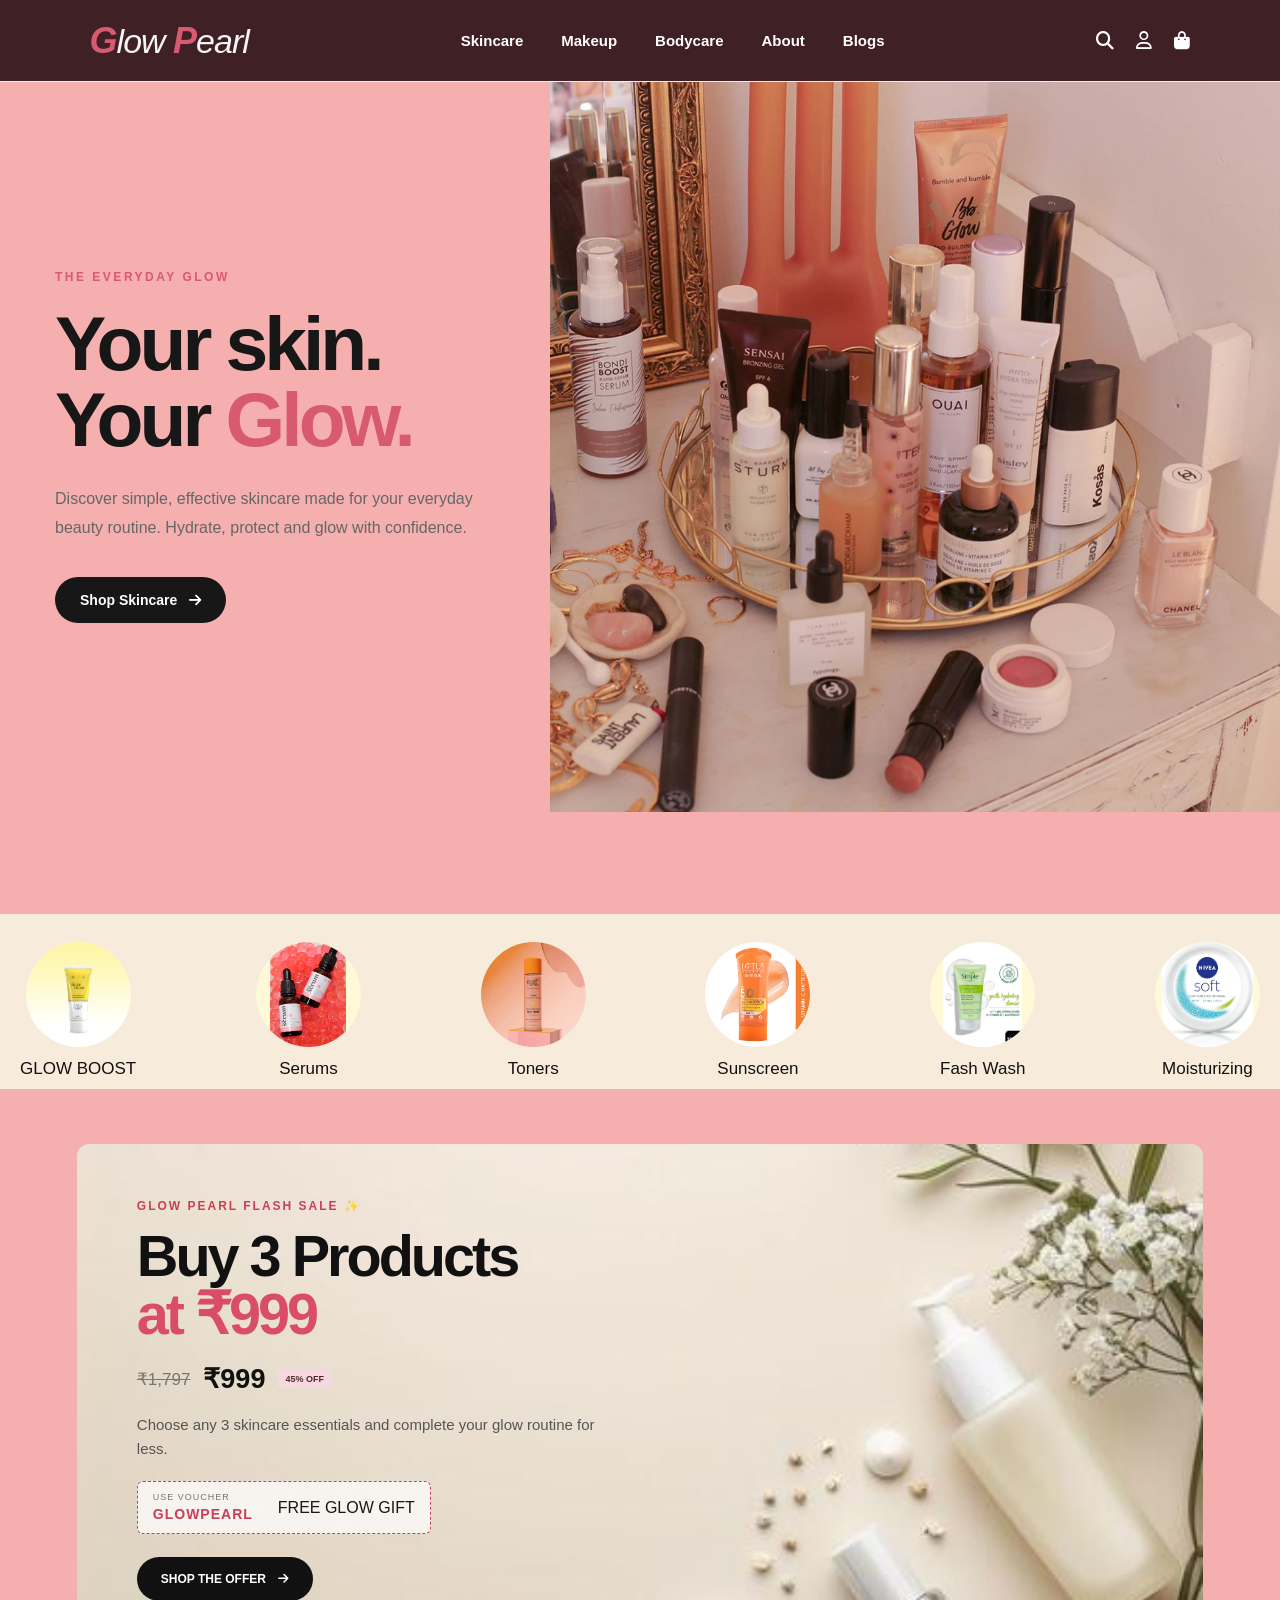
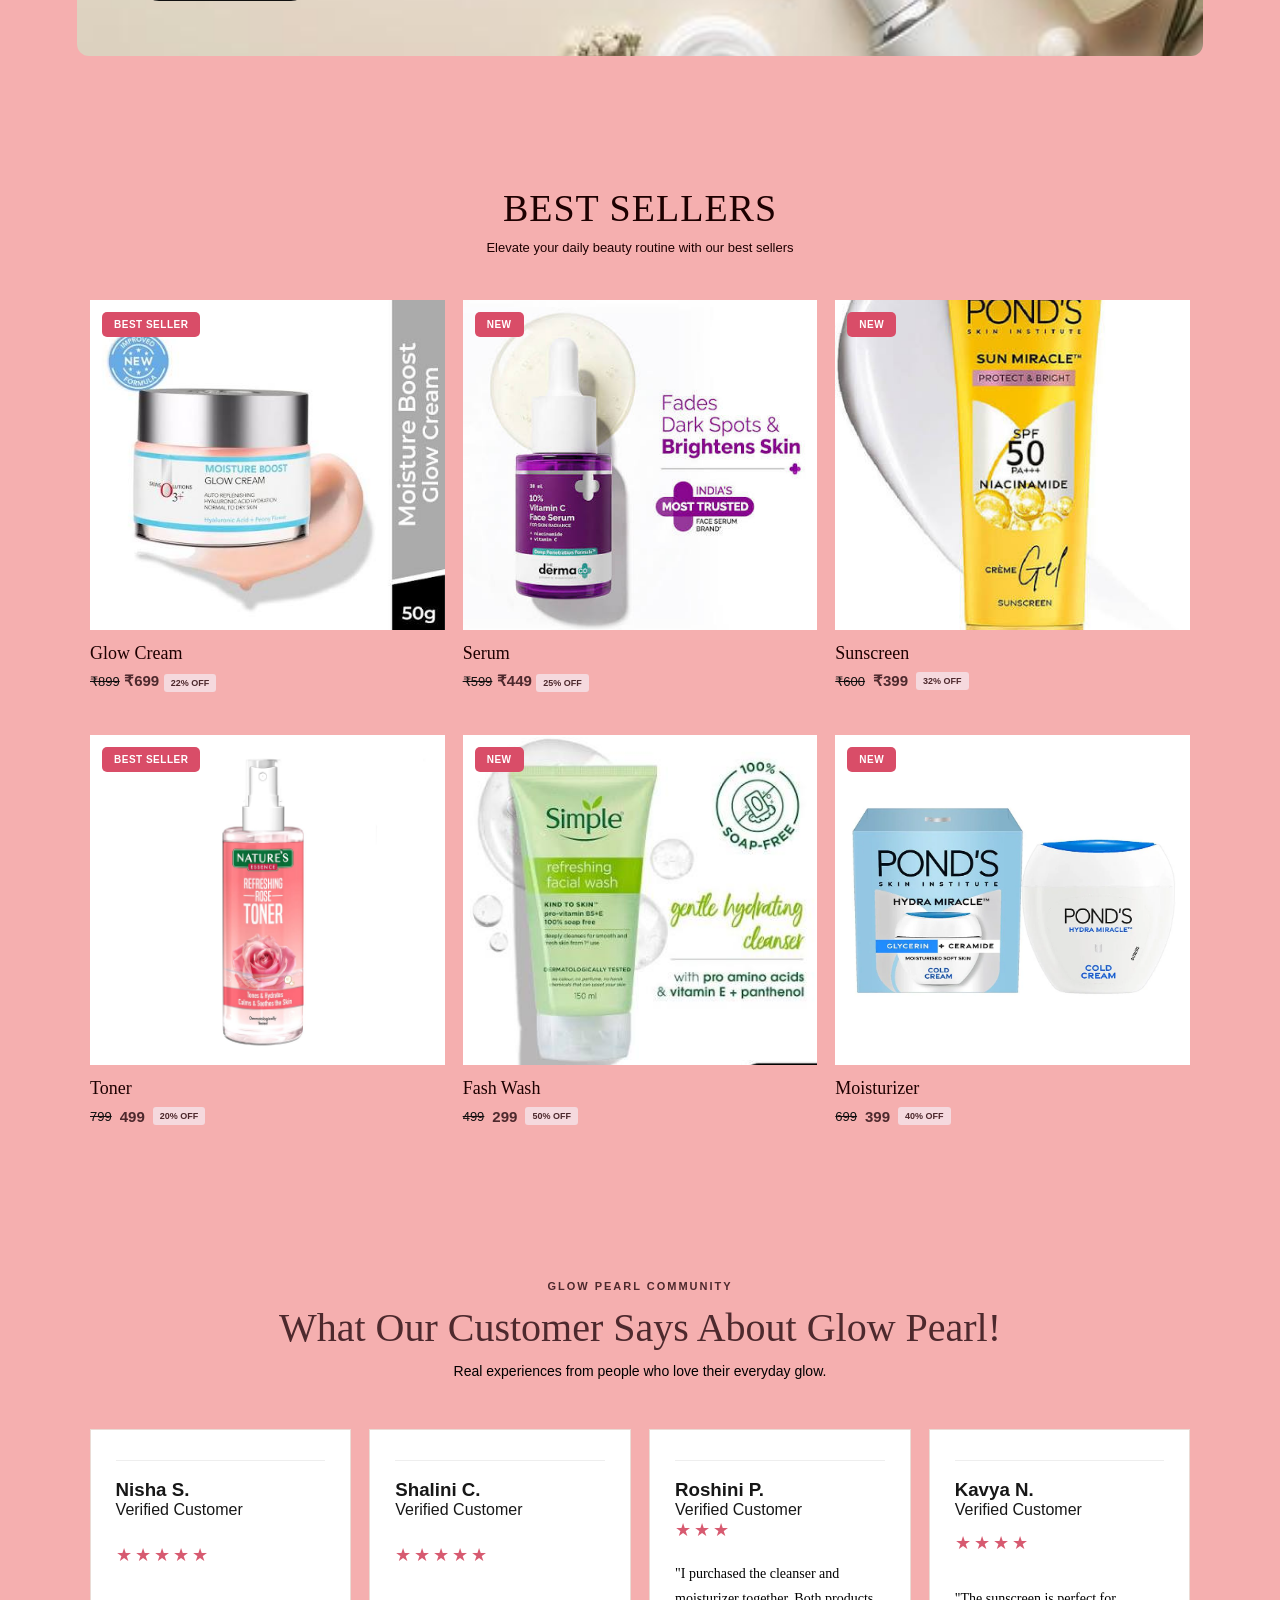
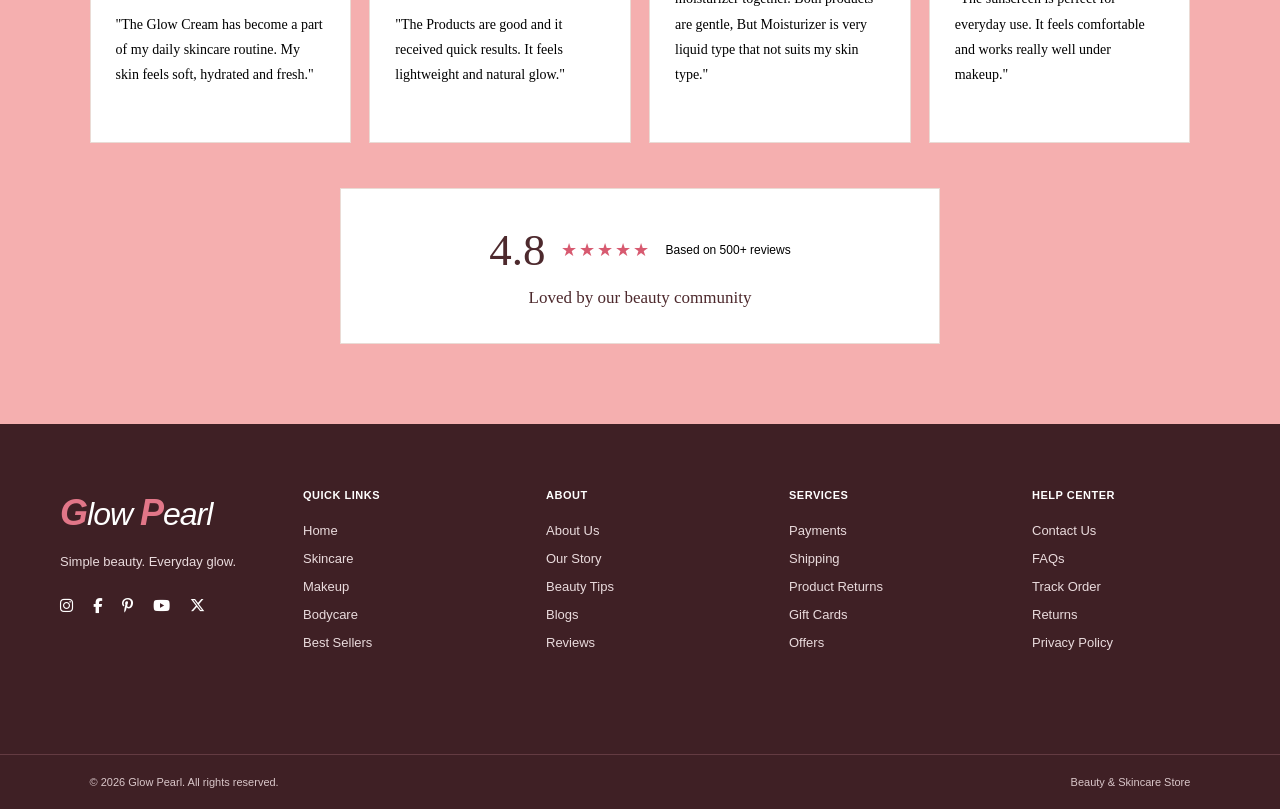
==== index.html @ 1fd9b57a "first commit" ====
<!DOCTYPE html>
<html lang="en">
<head>
    <meta charset="UTF-8">
    <meta name="viewport" content="width=device-width, initial-scale=1.0">
      <link rel = "icon" href = "gp.jpg"></a>
    <title>Glow Pearl | Beauty & Skincare</title>
    <link rel="stylesheet" href="style.css">
    <link rel="stylesheet"
        href="https://cdnjs.cloudflare.com/ajax/libs/font-awesome/6.5.2/css/all.min.css">
</head>
<body>
    <header class="navbar">
        <div class="logo">
  <span class="highlight">G</span>low <span class="highlight">P</span>earl
        </div>
        <nav class="nav-links">
            <a href="product.html">Skincare</a>
            <a href="product.html">Makeup</a>
            <a href="product.html">Bodycare</a>
            <a href="about.html">About</a>
            <a href="about.html">Blogs</a>
        </nav>
        <div class="nav-icons">
            <i class="fa-solid fa-magnifying-glass"></i>
            <i class="fa-regular fa-user"></i>
            <i class="fa-solid fa-bag-shopping"></i>
        </div>
    </header>
    <main>
        <section class="hero" id="skincare">
            <div class="hero-content">
                <p class="hero-small-text">
                    THE EVERYDAY GLOW
                </p>
                <h1>
                    Your skin.<br>
                    Your <span>Glow.</span>
                </h1>
                <p class="hero-description">
                    Discover simple, effective skincare made for
                    your everyday beauty routine. Hydrate, protect
                    and glow with confidence.
                </p>
                <a href="#" class="primary-btn">
                    Shop Skincare
                    <i class="fa-solid fa-arrow-right"></i>
                </a>   
            </div>
            <div class="hero-image">
                <img
                    src="images/skincare.jpg"
                    alt="Skincare products">
            </div>
        </section>

         <section class="category-strip">

            <div class="category-container">
                <div class="category-item active">

                    <div class="category-circle">
                        <img src="images/glowbost.webp" alt="Glow Boost">
                    </div>

                    <h3>GLOW BOOST</h3>

                </div>
                <div class="category-item">

                    <div class="category-circle">
                        <img src="images/serum.avif" alt="Serums">
                    </div>

                    <h3>Serums</h3>

                </div>

                <div class="category-item">

                    <div class="category-circle">
                        <img src="images/Toners.webp" alt="Toners">
                    </div>
                    <h3>Toners</h3>
                </div>
                <div class="category-item">
                    <div class = "category-circle">
                        <img src = "images/Sunscreen.webp" alt="Sunscreen">
                    </div>
                    <h3> Sunscreen</h3>
                </div>
                 <div class="category-item">
                    <div class = "category-circle">
                        <img src = "images/facewash.jpg" alt="Face Wash">
                    </div>
                    <h3> Fash Wash</h3>
                </div>
                 <div class="category-item">
                    <div class = "category-circle">
                        <img src = "images/moisturizing.jpg" alt="Moisturizing">
                    </div>
                    <h3>Moisturizing</h3>
                </div>
                </div>
         </section>
         <section class="sale-section">

    <div class="sale-banner">

        <img src="images/sales.jpg" alt="Glow Pearl Sale Offer">


        <div class="sale-content">

            <p class="sale-small">
                GLOW PEARL FLASH SALE ✨
            </p>

            <h2>
                Buy 3 Products
                <span>at ₹999</span>
            </h2>

            <div class="price-details">

                <span class="original-price">
                    ₹1,797
                </span>

                <span class="offer-price">
                    ₹999
                </span>

                <span class="discount">
                    45% OFF
                </span>

            </div>

            <p class="sale-description">
                Choose any 3 skincare essentials and
                complete your glow routine for less.
            </p>

            <div class="voucher-box">

                <div>
                    <small>USE VOUCHER</small>
                    <strong>GLOWPEARL</strong>
                </div>

                <div class="gift">
                     FREE GLOW GIFT
                </div>

            </div>

            <a href="#" class="sale-btn">
                SHOP THE OFFER
                <i class="fa-solid fa-arrow-right"></i>
            </a>

        </div>

    </div>

</section>


<section class="best-sellers">

    <div class="section-heading">
        <h2>BEST SELLERS</h2>
        <p>Elevate your daily beauty routine with our best sellers</p>
    </div>


    <div class="products-grid">

        <div class="product-card">

            <div class="product-image">

                <span class="product-badge">BEST SELLER</span>

                <img src="images/glowbostprice.jpg" alt="Glow Boost Cream">

                <div class="product-action">
                    <button>
                        Add To Cart
                        <i class="fa-solid fa-arrow-right"></i>
                    </button>
                </div>

            </div>

            <div class="product-info">

                <h3>Glow Cream</h3>

                <div class="price">
                    <span class="old-price">₹899</span>
                    <span class="new-price">₹699</span>
                    <span class="discount">22% OFF</span>
                </div>

            </div>

        </div>

        <div class="product-card">

            <div class="product-image">

                <span class="product-badge">NEW</span>

                <img src="images/serumprice.jpg" alt="Serum">

                <div class="product-action">
                    <button>
                        Add To Cart
                        <i class="fa-solid fa-arrow-right"></i>
                    </button>
                </div>

            </div>

            <div class="product-info">

                <h3>Serum</h3>

                <div class="price">
                    <span class="old-price">₹599</span>
                    <span class="new-price">₹449</span>
                    <span class="discount">25% OFF</span>
                </div>
            </div>

        </div>

      <div class="product-card">
        <div class="product-image">
            <span class = "product-badge">NEW</span>
            <img src = "images/sunscreenprice.jpg" alt="Sunscreen">
            <div class = "product-action">
                    <button>Add To Cart
                        <i class="fa-solid fa-arrow-right"></i>
                    </button>
                </div>
            </div>
            <div class="product-info">
                <h3> Sunscreen </h3>
                <div class="product-price">
                    <span class="old-price">₹600</span>
                    <span class = "new-price">₹399</span>
                    <span class = "discount">32% OFF</span>
                </div>
            </div>
        </div>
        <div class ="product-card">
            <div class = "product-image">
                <span class = "product-badge"> BEST SELLER</span>
                <img src = "images/tonerprice.jpg" alt = "Toner">
            <div class = "product-action">
                <button> Add To Cart</button>
                 <i class="fa-solid fa-arrow-right"></i>
            </div>
        </div>
            <div class="product-info">
                <h3> Toner</h3>
            <div class = "product-price">
                <span class="old-price"> 799</span>
                <span class="new-price">499</span>
                <span class="discount"> 20% OFF</span>
            </div>
            </div>
        </div>
    
       <div class = "product-card">
        <div class = "product-image">
        <span class = "product-badge"> NEW</span>
        <img src = "images/facewash.jpg" alt = "Fash wash">
        <div class = "product-action">
            <button> Add To Cart</button>
            <i class="fa-solid fa-arrow-right"></i>
        </div>
            </div>
        <div class = "product-info">
            <h3> Fash Wash</h3>
            <div class = "product-price">
                <span class="old-price"> 499 </span>
                <span class="new-price">299</span>
                <span class="discount">50% OFF</span>
            </div>
        </div>
        </div>
      
        <div class ="product-card">
            <div class = "product-image">
                <span class = "product-badge"> NEW</span>
                <img src = "images/moisturizingprice.jpg" alt = "Moisturize">
            <div class = "product-action">
                <button> Add To Cart</button>
                 <i class="fa-solid fa-arrow-right"></i>
            </div>
        </div>
            <div class="product-info">
                <h3> Moisturizer</h3>
            <div class = "product-price">
                <span class="old-price"> 699</span>
                <span class="new-price">399</span>
                <span class="discount"> 40% OFF</span>
            </div>
            </div>
        </div>
      </div>

</section>      

<section class = "review">
    <div class="review-section">
        <h1 class = "review-small"> GLOW PEARL COMMUNITY </h1>
        <h2> What Our Customer Says About Glow Pearl!</h2>
        <p class="review-description">Real experiences from people who love their everyday glow.</p>
        </div>
    <div class="review-container">
       <div class = "review-card">
        <div class="review-users">
                <div class="review-details">
                    <h3> Nisha S.</h3>
                    <span> Verified Customer</span>
                </div>
            </div>
            <div class="star">
                ★★★★★</div>
             <p class="review-text">
                "The Glow Cream has become a part of my
                daily skincare routine. My skin feels soft,
                hydrated and fresh."
            </p>
        </div>
        <div class="review-card">
            <div class="review-users">
                    <div class=""review-details>
                        <h3> Shalini C.</h3>
                        <span> Verified Customer</span>
                    </div>
                </div>
            <div class="star">
                   ★★★★★</div>
            <p class="review-text"> "The Products are good and it received quick results. 
                It feels lightweight and natural glow."</p>
        </div>

       <div class="review-card">
        <div class="review-users">
            <div class="'review-details">
            <h3> Roshini P.</h3>
            <span> Verified Customer</span>
        </div>
        </div>
        <div class="star"> ★★★ </div>
        <p class="review-text"> "I purchased the cleanser and moisturizer
                together. Both products are gentle, But Moisturizer is very liquid type that not suits my skin type."</p>
       </div>
       

       <div class="review-card">
        <div class="review-users">
            <div class="'review-details">
            <h3> Kavya N.</h3>
            <span> Verified Customer</span>
        </div>
        </div>
        <div class="star"> ★★★★ </div>
        <p class="review-text"> "The sunscreen is perfect for everyday use.
                It feels comfortable and works really well
                under makeup."</p>
       </div>
     </div>
      <div class="review-summary">
    <div class="summary-rating">
        <strong>4.8</strong>
        <div class="summary-stars">
            ★★★★★</div>
        <span> Based on 500+ reviews</span>
    </div>
    <div class="summary-message">
        <p>Loved by our beauty community</p>
    </div>
</div>
</section>
<footer class="footer">
    <div class="footer-container">
        <div class="footer-brand">
            <div class="footer-logo">
                <span>G</span>low <span>P</span>earl
            </div>
            <p>
                Simple beauty. Everyday glow.
            </p>
            <div class="social-icons">
                    <i class="fa-brands fa-instagram"></i> 
                    <i class="fa-brands fa-facebook-f"></i>
                    <i class="fa-brands fa-pinterest-p"></i>
                    <i class="fa-brands fa-youtube"></i>
                    <i class="fa-brands fa-x-twitter"></i>
            </div>
        </div>
        <div class="footer-column">
            <h3>QUICK LINKS</h3>
            <a href="#">Home</a>
            <a href="#">Skincare</a>
            <a href="#">Makeup</a>
            <a href="#">Bodycare</a>
            <a href="#">Best Sellers</a>
        </div>
        <div class="footer-column">
            <h3>ABOUT</h3>
            <a href="#">About Us</a>
            <a href="#">Our Story</a>
            <a href="#">Beauty Tips</a>
            <a href="#">Blogs</a>
            <a href="#">Reviews</a>
        </div>
        <div class="footer-column">
            <h3>SERVICES</h3>
            <a href="#">Payments</a>
            <a href="#">Shipping</a>
            <a href="#">Product Returns</a>
            <a href="#">Gift Cards</a>
            <a href="#">Offers</a>
        </div>
        <div class="footer-column">
            <h3>HELP CENTER</h3>
            <a href="#">Contact Us</a>
            <a href="#">FAQs</a>
            <a href="#">Track Order</a>
            <a href="#">Returns</a>
            <a href="#">Privacy Policy</a>
        </div>
    </div>
    <div class="footer-bottom">
        <p>
            &copy; 2026 Glow Pearl. All rights reserved.
        </p>
        <p>
            Beauty & Skincare Store
        </p>
    </div>
</footer>
</main>
</body>
</html>
---- style.css ----
* {
    margin: 0;
    padding: 0;
    box-sizing: border-box;
  }
  
  html {
    scroll-behavior: smooth;
  }
  
  body {
    font-family: Arial, Helvetica, sans-serif;
    background: #f5afaf;
    color: #171717;
  }
  
  img {
    width: 100%;
    display: block;
  }
  
  a {
    text-decoration: none;
    color: inherit;
  }
  
  button {
    font-family: inherit;
  }
  .navbar {
    width: 100%;
    height: 82px;
    padding: 0 7%;
    display: flex;
    align-items: center;
    justify-content: space-between;
    background: #3f2025;
    border-bottom: 1px solid #eeeeee;
    position: sticky;
    top: 0;
    z-index: 1000;
  }
  .logo {
    font-size: 34px;
    font-weight: 400;
    font-style: italic;
    letter-spacing: -1px;
    color: whitesmoke;
  }
  .logo .highlight {
    font-size: 36px;
    font-weight: bold;
    color: #d75a70;
  }
  .nav-links {
    display: flex;
    align-items: center;
    gap: 38px;
  }
  .nav-links a {
    font-size: 15px;
    font-weight: 600;
    color: white;
    position: relative;
    transition: 0.3s;
  }
  .nav-links a:hover {
    color: #d75a70;
  }
  .nav-links a::after {
    content: "";
    position: absolute;
    width: 0;
    height: 2px;
    background: #d75a70;
    left: 0;
    bottom: 0px;
    transition: 0.3s;
  }
  .nav-links a:hover::after {
    width: 100%;
  }
  .nav-icons {
    display: flex;
    align-items: center;
    gap: 22px;
    color: white;
    font-size: 18px;
  }
  .nav-icons i {
    cursor: pointer;
    transition: 0.3s;
  }
  .nav-icons i:hover {
    color: #d75a70;
  }
  .hero {
    min-height: 600px;
    display: grid;
    grid-template-columns: 43% 57%;
    background: #f5afaf;
  }
  .hero-content {
    padding: 80px 10%;
    display: flex;
    flex-direction: column;
    justify-content: center;
  }
  .hero-small-text {
    font-size: 12px;
    font-weight: 700;
    letter-spacing: 2.5px;
    color: #d75a70;
    margin-bottom: 22px;
  }
  .hero h1 {
    font-size: clamp(50px, 6vw, 82px);
    line-height: 0.98;
    letter-spacing: -4px;
    margin-bottom: 28px;
  }
  
  .hero h1 span {
    color: #d75a70;
  }
  
  .hero-description {
    max-width: 480px;
    color: #666;
    font-size: 16px;
    line-height: 1.8;
    margin-bottom: 35px;
  }
  .primary-btn {
    width: fit-content;
    display: inline-flex;
    align-items: center;
    gap: 12px;
    padding: 15px 25px;
    border-radius: 30px;
    font-size: 14px;
    font-weight: 600;
    transition: 0.3s;
  }
  
  .primary-btn {
    color: white;
  
    background: #171717;
  }
  .primary-btn:hover {
    background: #d75a70;
    transform: translateY(-3px);
  }
  .hero-image {
    min-height: 600px;
    overflow: hidden;
  }
  .hero-image img {
    width: 100%;
    height: 100%;
    object-fit: cover;
  }
  .category-strip {
    margin-top: 8%;
    width: 100%;
    height: 100%;
    background: rgb(247, 235, 220);
    padding: 28px 20px 0;
    border-bottom: 1 solid #dddddd;
  }
  .category-container {
    min-width: 1100px;
    display: flex;
    justify-content: space-between;
    align-items: flex-start;
    gap: 25px;
  }
  .category-item {
    min-width: 105px;
    text-align: center;
    cursor: pointer;
    position: relative;
    padding-bottom: 10px;
  }
  .category-circle {
    width: 105px;
    height: 105px;
    margin: 0 auto 12px;
    border-radius: 50%;
    background: #fff9d8;
    display: flex;
    align-items: center;
    justify-content: center;
    overflow: hidden;
  }
  .category-circle img {
    width: 100%;
    height: 100%;
    object-fit: contain;
    transition: transform 0.3s ease;
  }
  .category-item:hover .category-circle img {
    transform: scale(1.08);
  }
  .category-item h3 {
    font-size: 17px;
    font-weight: 500;
    color: #111;
    white-space: nowrap;
  }
  
  .sale-section {
    width: 100%;
  
    padding: 55px 6%;
  
    background: #f5afaf;
  }
  
  .sale-banner {
    width: 100%;
  
    min-height: 430px;
  
    position: relative;
  
    overflow: hidden;
  
    border-radius: 12px;
  
    background: #f5afaf;
  }
  
  .sale-banner > img {
    position: absolute;
  
    width: 100%;
    height: 100%;
  
    object-fit: cover;
  
    z-index: 1;
  }
  .sale-banner::after {
    content: "";
    position: absolute;
  }
  .sale-content {
    position: relative;
    z-index: 3;
    width: 55%;
    min-height: 430px;
    padding: 55px 60px;
    display: flex;
    flex-direction: column;
    justify-content: center;
  }
  .sale-small {
    font-size: 12px;
    font-weight: 700;
    letter-spacing: 2px;
    color: #c93f5a;
    margin-bottom: 15px;
  }
  .sale-content h2 {
    font-size: clamp(38px, 4.5vw, 65px);
    line-height: 1;
    letter-spacing: -3px;
    color: #111;
    margin-bottom: 20px;
  }
  .sale-content h2 span {
    display: block;
    color: #d94d68;
  }
  .price-details {
    display: flex;
    align-items: center;
    gap: 13px;
    margin-bottom: 18px;
  }
  .original-price {
    color: #777;
    font-size: 17px;
    text-decoration: line-through;
  }
  .offer-price {
    font-size: 27px;
    font-weight: 800;
    color: #111;
  }
  .discount {
    padding: 7px 11px;
    border-radius: 5px;
    background: #111;
    color: white;
    font-size: 11px;
    font-weight: 700;
  }
  .sale-description {
    max-width: 470px;
    color: #555;
    font-size: 15px;
  
    line-height: 1.6;
  
    margin-bottom: 20px;
  }
  
  .voucher-box {
    width: fit-content;
    display: flex;
    align-items: center;
    gap: 25px;
    padding: 10px 15px;
    margin-bottom: 23px;
    border: 1px dashed #c93f5a;
    background: rgba(255, 255, 255, 0.7);
    border-radius: 6px;
  }
  
  .voucher-box small {
    display: block;
  
    font-size: 9px;
  
    letter-spacing: 1px;
  
    color: #777;
  
    margin-bottom: 3px;
  }
  
  .voucher-box strong {
    font-size: 14px;
  
    letter-spacing: 1px;
  
    color: #c93f5a;
  }
  .sale-btn {
    width: fit-content;
  
    padding: 15px 24px;
  
    border-radius: 30px;
  
    background: #111;
  
    color: white;
  
    font-size: 12px;
  
    font-weight: 700;
  
    display: flex;
  
    align-items: center;
  
    gap: 12px;
  
    transition: 0.3s;
  }
  
  .sale-btn:hover {
    background: #d94d68;
    transform: translateY(-3px);
  }
  
  .best-sellers {
    width: 100%;
    padding: 75px 7%;
    background: #f5afaf;
  }
  .section-heading {
    text-align: center;
    margin-bottom: 45px;
  }
  
  .section-heading h2 {
    font-family: Georgia, "Times New Roman", serif;
    font-size: 38px;
    font-weight: 400;
    letter-spacing: 1px;
    color: #1d0101;
    margin-bottom: 10px;
  }
  
  .section-heading p {
    font-size: 13px;
    color: #1d0101;
  }
  .products-grid {
    max-width: 1100px;
    margin: 0 auto;
    display: grid;
    grid-template-columns: repeat(3, 1fr);
    gap: 45px 18px;
  }
  
  .product-card {
    width: 100%;
    background: transparent;
  }
  .product-image {
    position: relative;
    width: 100%;
    height: 330px;
    overflow: hidden;
    background: #f3eeee;
  }
  
  .product-image img {
    width: 100%;
    height: 100%;
    object-fit: cover;
    display: block;
    transition: transform 0.5s ease;
  }
  .product-card:hover .product-image img {
    transform: scale(1.05);
  }
  .product-badge {
    position: absolute;
    top: 12px;
    left: 12px;
    z-index: 5;
    padding: 7px 12px;
    background: #d94d68;
    color: white;
    border-radius: 5px;
    font-size: 10px;
    font-weight: 700;
    letter-spacing: 0.5px;
  }
  .product-action {
    position: absolute;
    left: 12px;
    right: 12px;
    bottom: -55px;
    height: 45px;
    display: flex;
    align-items: center;
    justify-content: center;
    background: rgba(255, 250, 245, 0.96);
    transition: 0.35s ease;
  }
  .product-card:hover .product-action {
    bottom: 12px;
  }
  .product-action button {
    border: none;
    background: transparent;
    color: #1d0101;
    font-size: 12px;
    font-weight: 600;
    cursor: pointer;
    display: flex;
    align-items: center;
    gap: 10px;
  }
  .product-action button i {
    font-size: 11px;
    transition: 0.3s;
  }
  .product-action button:hover i {
    transform: translateX(4px);
  }
  .product-info {
    padding-top: 13px;
  }
  .product-info h3 {
    font-family: Georgia, "Times New Roman", serif;
    font-size: 18px;
    font-weight: 400;
    color: #1d0101;
    margin-bottom: 8px;
  }
  .product-price {
    display: flex;
    align-items: center;
    gap: 8px;
    flex-wrap: wrap;
  }
  .old-price {
    font-size: 13px;
    color: #0f0f0f;
    text-decoration: line-through;
  }
  .new-price {
    font-size: 15px;
    font-weight: 700;
    color: #4d292d;
  }
  .discount {
    padding: 4px 7px;
    border-radius: 3px;
    background: #f5d9de;
    color: #4d292d;
    font-size: 9px;
    font-weight: 700;
  }
  .review {
    width: 100%;
    padding: 80px 7%;
    background: #f5afaf;
  }
  .review-section {
    text-align: center;
    margin-bottom: 50px;
  }
  .review-small {
    color: #4d292d;
    font-size: 11px;
    font-weight: 700;
    letter-spacing: 2px;
    margin-bottom: 12px;
  }
  .review-section h2 {
    font-family: Georgia, "Times New Roman", serif;
    font-size: 40px;
    font-weight: 400;
    color: #4d292d;
    margin-bottom: 12px;
  }
  .review-description {
    font-size: 14px;
    color: black;
  }
  .review-container {
    max-width: 1150px;
    margin: 0 auto;
    display: grid;
    grid-template-columns: repeat(4, 1fr);
    gap: 18px;
  }
  .review-card {
    background: #ffffff;
    padding: 30px 25px;
    min-height: 280px;
    display: flex;
    flex-direction: column;
    justify-content: space-between;
    border: 1px solid #eadbd5;
    transition: 0.3s ease;
  }
  .review-card:hover {
    transform: translateY(-6px);
  }
  .star {
    color: #d75a70;
    font-size: 18px;
    letter-spacing: 3px;
    margin-bottom: 20px;
  }
  .review-text {
    color: black;
    font-family: Georgia, "Times New Roman", serif;
    font-size: 14px;
    line-height: 1.8;
    margin-bottom: 25px;
  }
  .review-users {
    display: flex;
    align-items: center;
    gap: 12px;
    padding-top: 18px;
    border-top: 1px solid #eeeeee;
  }
  .user-details h3 {
    font-size: 13px;
    font-weight: 700;
    color: #3f292b;
    margin-bottom: 4px;
  }
  .user-details span {
    font-size: 10px;
    color: #8b7777;
  }
  .review-summary {
    max-width: 600px;
    margin: 45px auto 0;
    padding: 35px;
    background: #ffffff;
    border: 1px solid #eadbd5;
    display: flex;
    flex-direction: column;
    align-items: center;
    justify-content: center;
    gap: 12px;
    text-align: center;
  }
  .summary-rating {
    display: flex;
    align-items: center;
    justify-content: center;
    gap: 15px;
  }
  .summary-rating strong {
    font-family: Georgia, "Times New Roman", serif;
    font-size: 45px;
    font-weight: 400;
    color: #4d292d;
  }
  .summary-stars {
    color: #d75a70;
    font-size: 18px;
    letter-spacing: 2px;
  }
  .summary-rating span {
    font-size: 12px;
    color: black;
  }
  .summary-message p {
    margin: 0;
    font-family: Georgia, "Times New Roman", serif;
    font-size: 17px;
    color: #4d292d;
  }
  .footer {
    width: 100%;
    background: #3f2025;
    color: #ffffff;
    margin-top: 0;
  }
  .footer-container {
    max-width: 1200px;
    min-height: 330px;
    margin: 0 auto;
    padding: 65px 20px 55px;
    display: grid;
    grid-template-columns: repeat(5, 1fr);
    gap: 55px;
    align-items: start;
  }
  .footer-brand {
    padding-top: 3px;
  }
  .footer-logo {
    font-size: 32px;
    font-weight: 400;
    font-style: italic;
    letter-spacing: -1px;
    color: #ffffff;
    margin-bottom: 18px;
  }
  .footer-logo span {
    color: #e27688;
    font-size: 36px;
    font-weight: 700;
  }
  .footer-brand p {
    font-size: 13px;
    color: #eadbdd;
    line-height: 1.6;
    margin-bottom: 25px;
  }
  .social-icons {
    display: flex;
    align-items: center;
    gap: 20px;
  }
  .social-icons i {
    color: #ffffff;
    font-size: 15px;
    transition: 0.3s ease;
  }
  .social-icons i:hover {
    color: #e27688;
    transform: translateY(-3px);
  }
  .footer-column {
    display: flex;
    flex-direction: column;
    align-items: flex-start;
  }
  .footer-column h3 {
    font-size: 11px;
    font-weight: 700;
    letter-spacing: 0.5px;
    color: #ffffff;
    margin-bottom: 22px;
  }
  .footer-column a {
    font-size: 13px;
    color: #eadbdd;
    margin-bottom: 13px;
    transition: 0.3s ease;
  }
  .footer-column a:hover {
    color: #e27688;
    padding-left: 3px;
  }
  .footer-bottom {
    width: 100%;
    min-height: 55px;
    border-top: 1px solid #633b42;
    padding: 0 7%;
    display: flex;
    align-items: center;
    justify-content: space-between;
  }
  .footer-bottom p {
    font-size: 11px;
    color: #d9c6c9;
  }
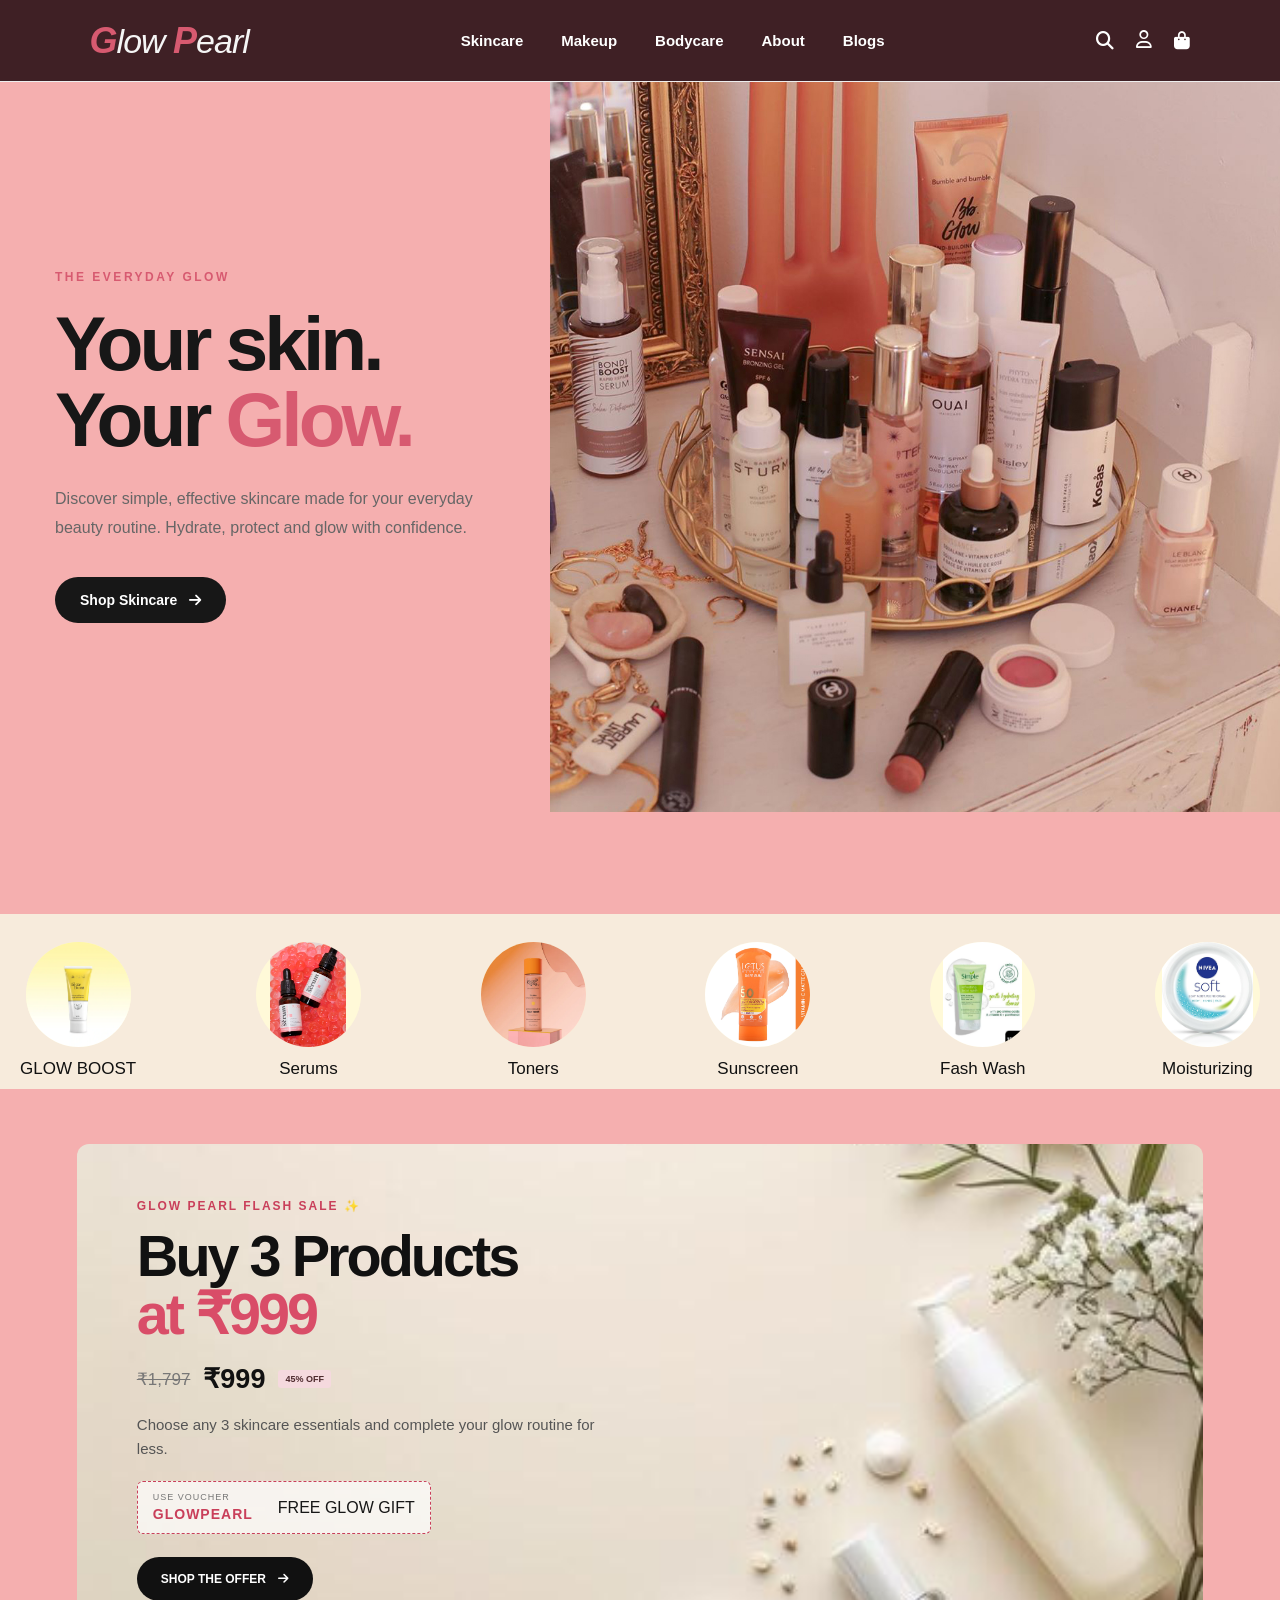
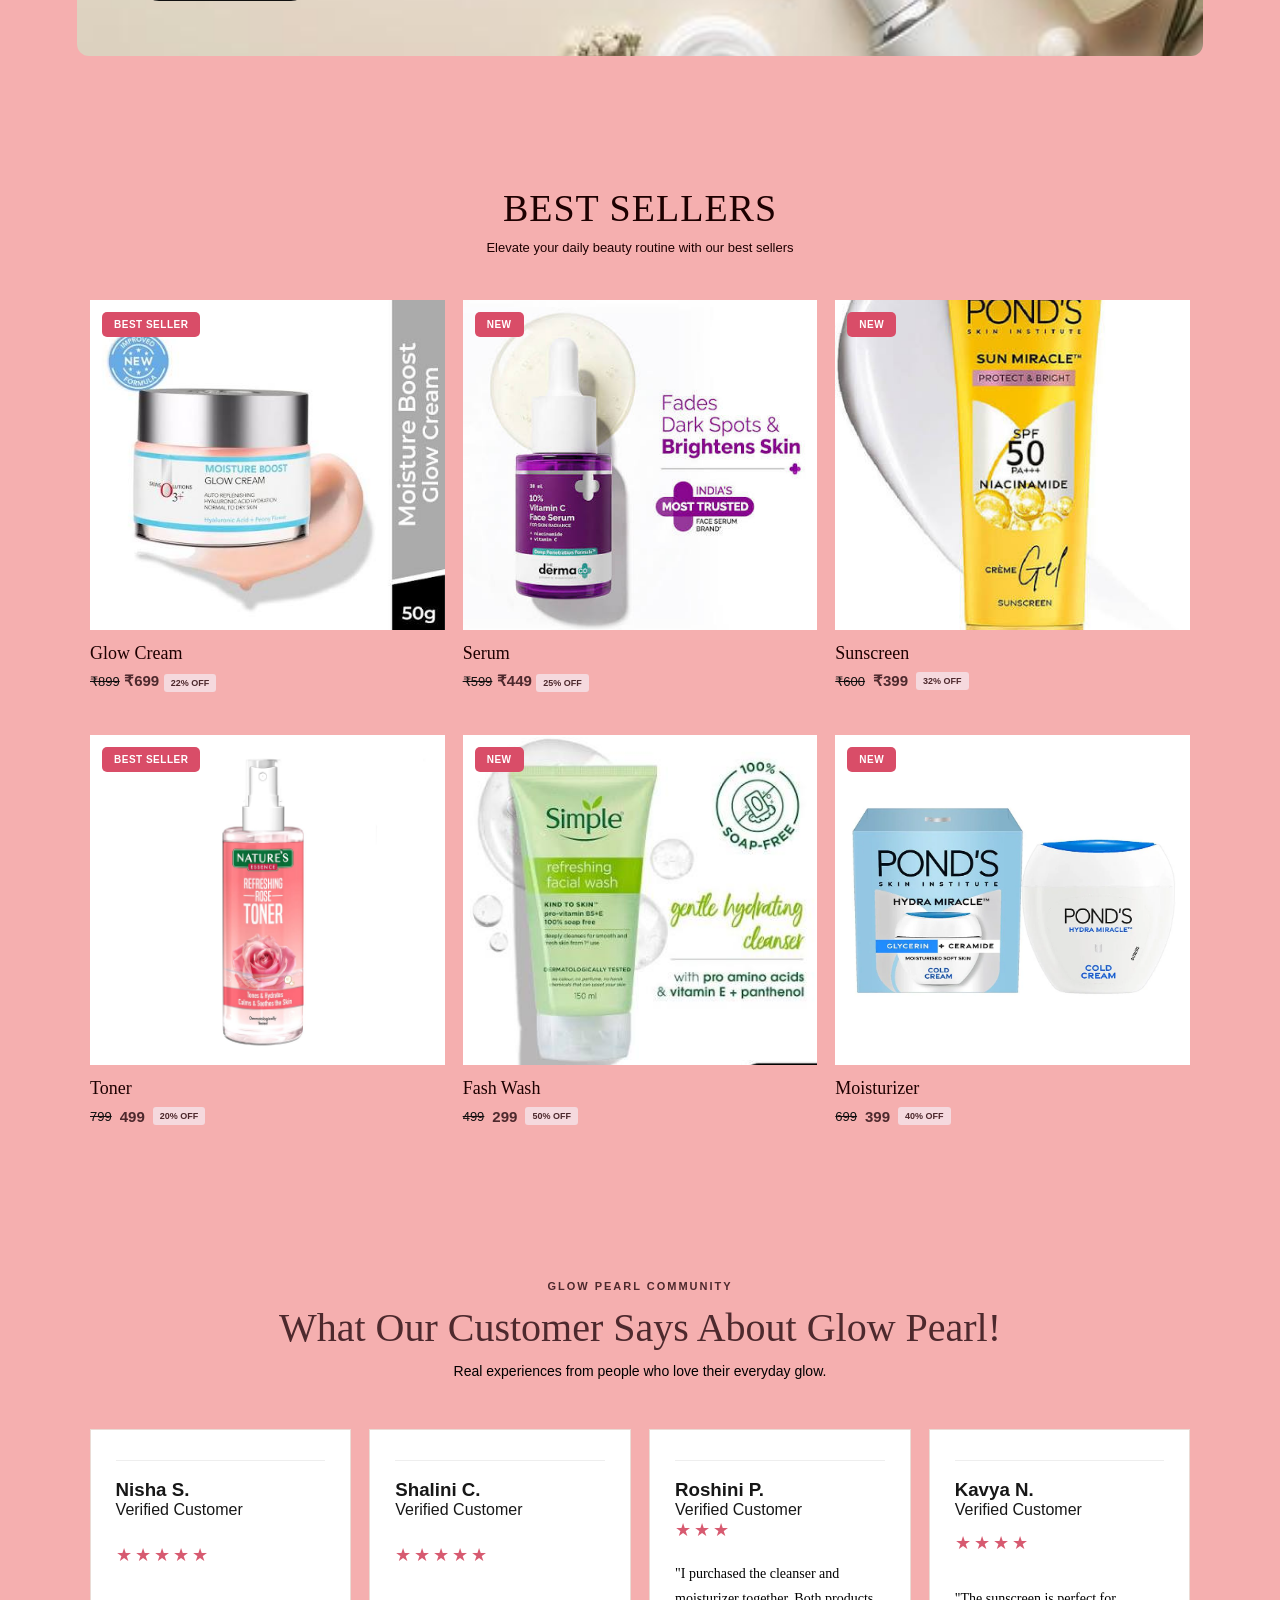
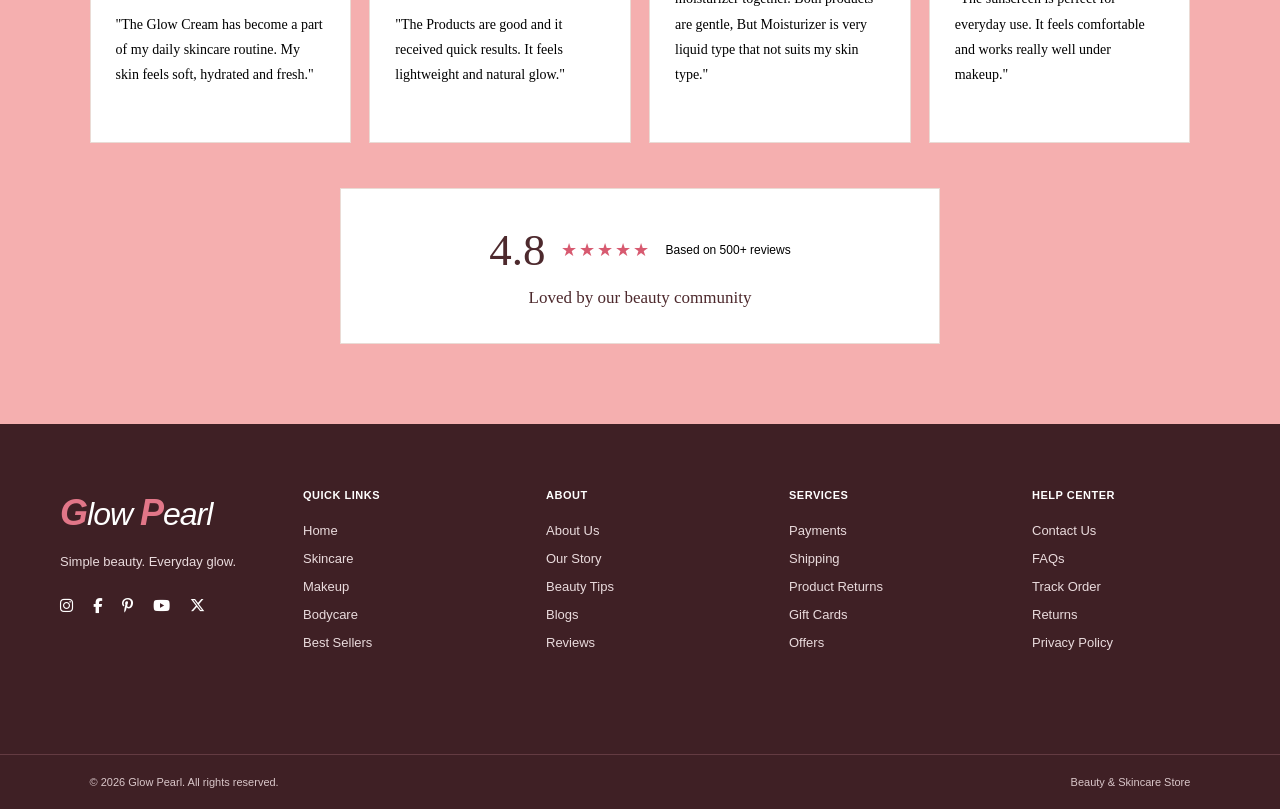
==== commit c2cdcb12: "changed all files" ====
--- a/index.html
+++ b/index.html
@@ -23,7 +23,9 @@
         </nav>
         <div class="nav-icons">
             <i class="fa-solid fa-magnifying-glass"></i>
+            <a href="login.html">
             <i class="fa-regular fa-user"></i>
+        </a>
             <i class="fa-solid fa-bag-shopping"></i>
         </div>
     </header>
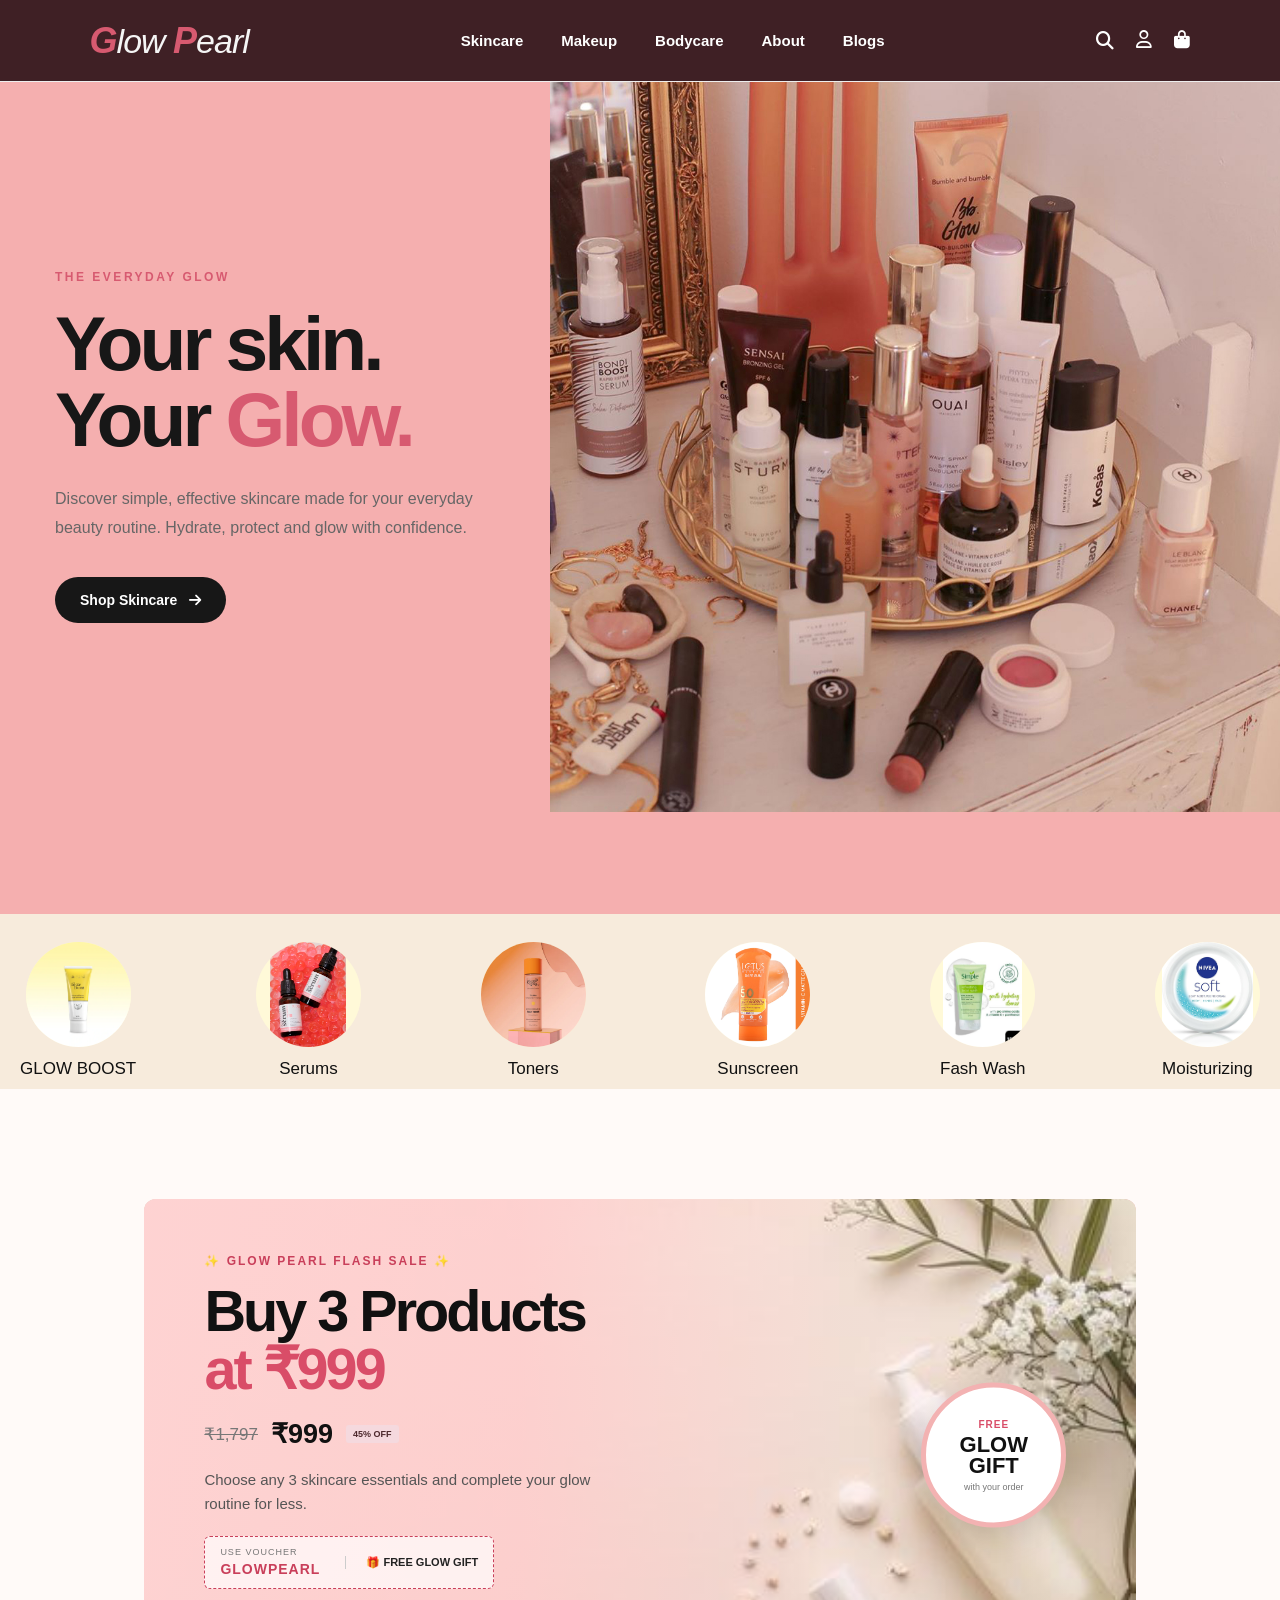
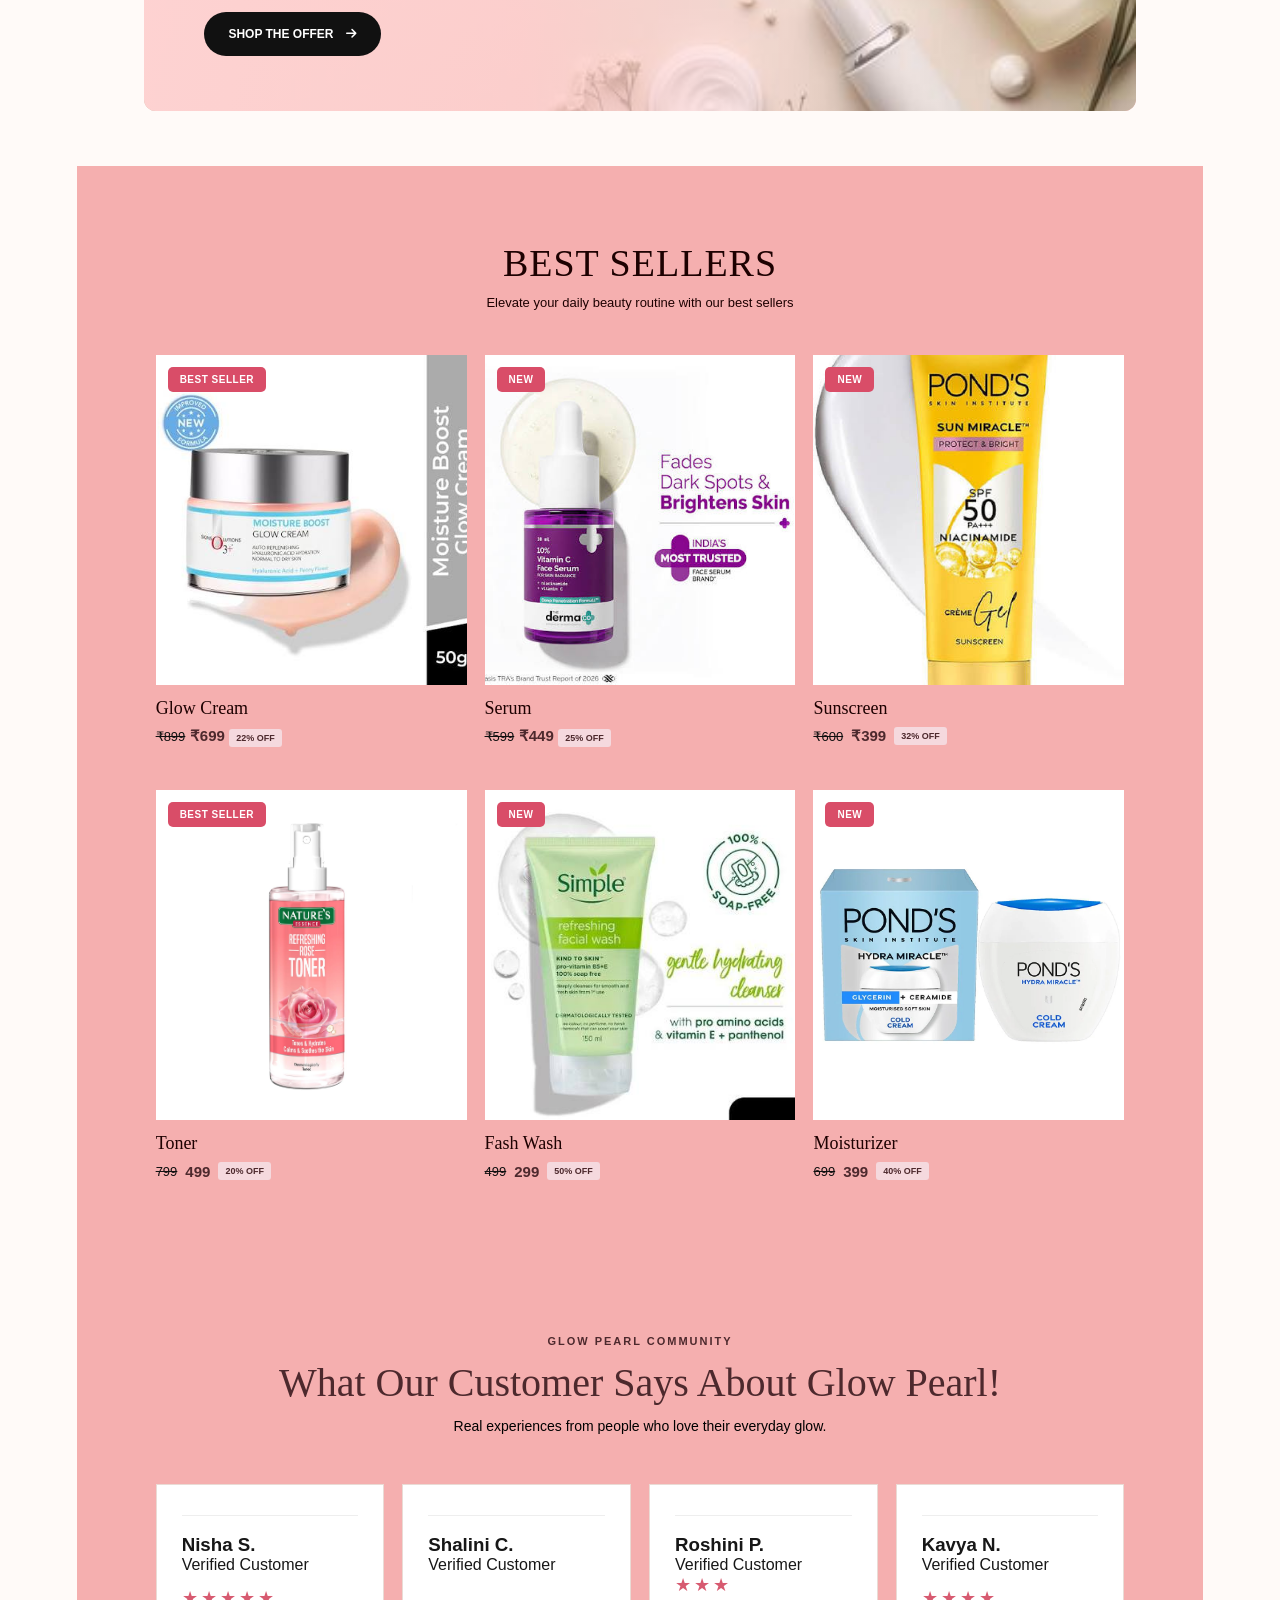
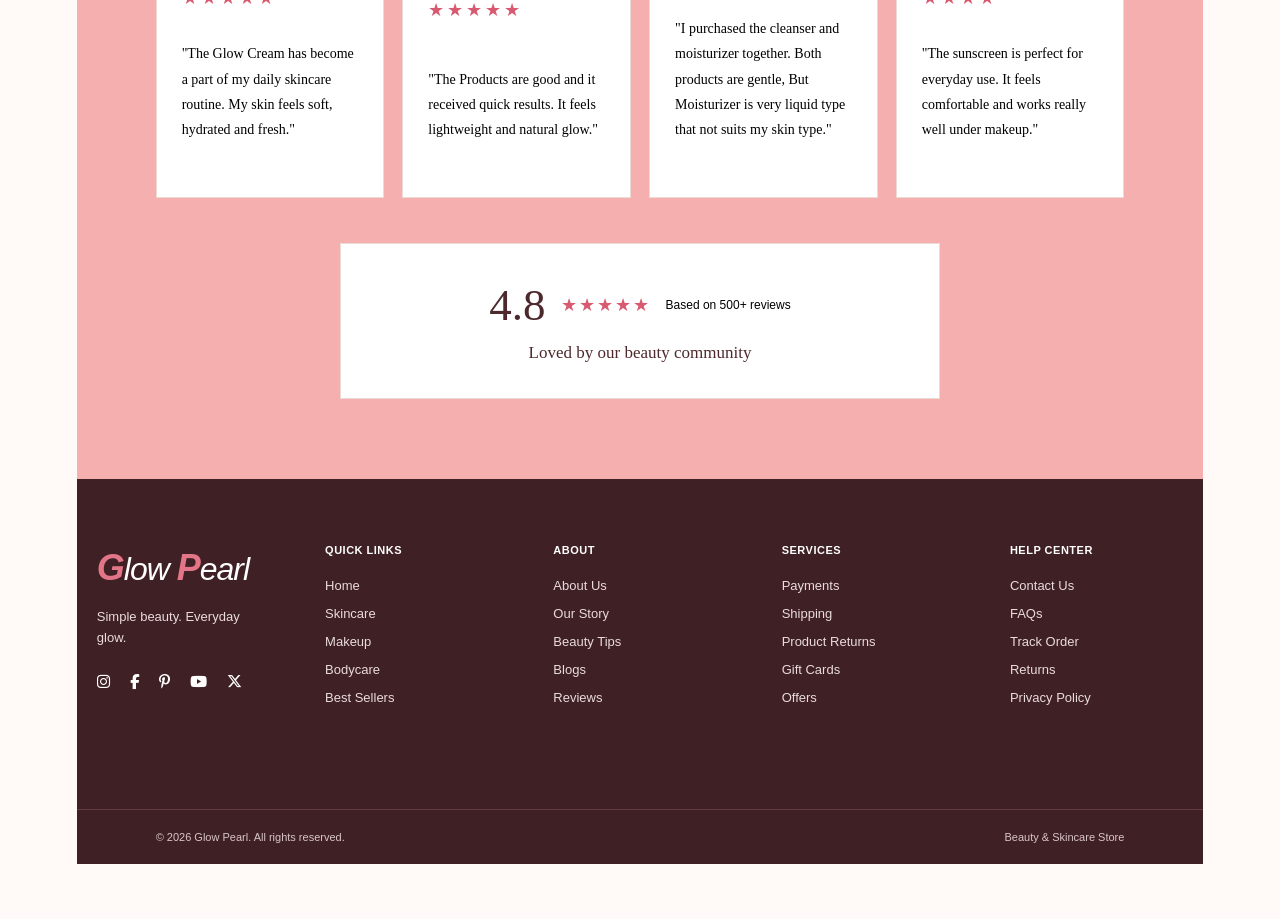
==== commit 3a76e916: "changed all files" ====
--- a/index.html
+++ b/index.html
@@ -26,7 +26,9 @@
             <a href="login.html">
             <i class="fa-regular fa-user"></i>
         </a>
+        <a href="cart.html">
             <i class="fa-solid fa-bag-shopping"></i>
+            </a>
         </div>
     </header>
     <main>
@@ -105,68 +107,93 @@
                 </div>
                 </div>
          </section>
+
          <section class="sale-section">
-
-    <div class="sale-banner">
-
-        <img src="images/sales.jpg" alt="Glow Pearl Sale Offer">
-
-
-        <div class="sale-content">
-
-            <p class="sale-small">
-                GLOW PEARL FLASH SALE ✨
-            </p>
-
-            <h2>
-                Buy 3 Products
-                <span>at ₹999</span>
-            </h2>
-
-            <div class="price-details">
-
-                <span class="original-price">
-                    ₹1,797
-                </span>
-
-                <span class="offer-price">
-                    ₹999
-                </span>
-
-                <span class="discount">
-                    45% OFF
-                </span>
-
-            </div>
-
-            <p class="sale-description">
-                Choose any 3 skincare essentials and
-                complete your glow routine for less.
-            </p>
-
-            <div class="voucher-box">
-
-                <div>
-                    <small>USE VOUCHER</small>
-                    <strong>GLOWPEARL</strong>
-                </div>
-
-                <div class="gift">
-                     FREE GLOW GIFT
-                </div>
-
-            </div>
-
-            <a href="#" class="sale-btn">
-                SHOP THE OFFER
-                <i class="fa-solid fa-arrow-right"></i>
-            </a>
-
-        </div>
-
-    </div>
-
-</section>
+            <!-- ================= SALE OFFER ================= -->
+
+            <section class="sale-section">
+            
+                <div class="sale-banner">
+            
+                    <!-- Background / Product Image -->
+                    <img src="images/sales.jpg" alt="Glow Pearl Sale Offer">
+            
+            
+                    <!-- Sale Content -->
+            
+                    <div class="sale-content">
+            
+                        <p class="sale-small">
+                            ✨ GLOW PEARL FLASH SALE ✨
+                        </p>
+            
+                        <h2>
+                            Buy 3 Products
+                            <span>at ₹999</span>
+                        </h2>
+            
+                        <div class="price-details">
+            
+                            <span class="original-price">
+                                ₹1,797
+                            </span>
+            
+                            <span class="offer-price">
+                                ₹999
+                            </span>
+            
+                            <span class="discount">
+                                45% OFF
+                            </span>
+            
+                        </div>
+            
+                        <p class="sale-description">
+                            Choose any 3 skincare essentials and
+                            complete your glow routine for less.
+                        </p>
+            
+                        <div class="voucher-box">
+            
+                            <div>
+                                <small>USE VOUCHER</small>
+                                <strong>GLOWPEARL</strong>
+                            </div>
+            
+                            <div class="gift">
+                                🎁 FREE GLOW GIFT
+                            </div>
+            
+                        </div>
+            
+                        <a href="#" class="sale-btn">
+                            SHOP THE OFFER
+                            <i class="fa-solid fa-arrow-right"></i>
+                        </a>
+            
+                    </div>
+            
+            
+                    <!-- Free Gift -->
+            
+                    <div class="gift-badge">
+            
+                        <span>FREE</span>
+            
+                        <strong>
+                            GLOW<br>
+                            GIFT
+                        </strong>
+            
+                        <small>
+                            with your order
+                        </small>
+            
+                    </div>
+            
+                </div>
+            
+            </section>
 
 
 <section class="best-sellers">
--- a/style.css
+++ b/style.css
@@ -210,70 +210,468 @@
     white-space: nowrap;
   }
   
-  .sale-section {
-    width: 100%;
-  
+  /* =====================================================
+   SALE OFFER SECTION
+===================================================== */
+
+.sale-section {
+    width: 100%;
+
     padding: 55px 6%;
-  
-    background: #f5afaf;
-  }
-  
-  .sale-banner {
-    width: 100%;
-  
+
+    background: #fffaf8;
+}
+
+
+/* Main Banner */
+
+.sale-banner {
+    width: 100%;
+
     min-height: 430px;
-  
+
     position: relative;
-  
+
     overflow: hidden;
-  
+
     border-radius: 12px;
-  
-    background: #f5afaf;
-  }
-  
-  .sale-banner > img {
+
+    background: #f3b2b2;
+}
+
+
+/* Banner Image */
+
+.sale-banner > img {
     position: absolute;
-  
+
+    inset: 0;
+
     width: 100%;
     height: 100%;
-  
+
     object-fit: cover;
-  
+
     z-index: 1;
-  }
-  .sale-banner::after {
+}
+
+
+/* Slight overlay so text is readable */
+
+.sale-banner::after {
     content: "";
+
     position: absolute;
-  }
-  .sale-content {
+
+    inset: 0;
+
+    background: linear-gradient(
+        90deg,
+        rgba(255, 210, 210, 0.96) 0%,
+        rgba(255, 205, 205, 0.88) 38%,
+        rgba(255, 205, 205, 0.25) 70%,
+        rgba(255, 205, 205, 0.05) 100%
+    );
+
+    z-index: 2;
+}
+
+
+/* =====================================================
+   SALE CONTENT
+===================================================== */
+
+.sale-content {
     position: relative;
+
     z-index: 3;
+
     width: 55%;
+
     min-height: 430px;
+
     padding: 55px 60px;
-    display: flex;
+
+    display: flex;
+
     flex-direction: column;
+
     justify-content: center;
-  }
-  .sale-small {
+}
+
+
+/* Small Heading */
+
+.sale-small {
     font-size: 12px;
-    font-weight: 700;
+
+    font-weight: 700;
+
     letter-spacing: 2px;
+
     color: #c93f5a;
+
     margin-bottom: 15px;
-  }
-  .sale-content h2 {
+}
+
+
+/* Main Heading */
+
+.sale-content h2 {
     font-size: clamp(38px, 4.5vw, 65px);
+
     line-height: 1;
+
     letter-spacing: -3px;
+
     color: #111;
+
     margin-bottom: 20px;
-  }
-  .sale-content h2 span {
+}
+
+.sale-content h2 span {
     display: block;
+
     color: #d94d68;
-  }
+}
+
+
+/* =====================================================
+   PRICE
+===================================================== */
+
+.price-details {
+    display: flex;
+
+    align-items: center;
+
+    gap: 13px;
+
+    margin-bottom: 18px;
+}
+
+
+.original-price {
+    color: #777;
+
+    font-size: 17px;
+
+    text-decoration: line-through;
+}
+
+
+.offer-price {
+    font-size: 27px;
+
+    font-weight: 800;
+
+    color: #111;
+}
+
+
+.discount {
+    padding: 7px 11px;
+
+    border-radius: 5px;
+
+    background: #111;
+
+    color: white;
+
+    font-size: 11px;
+
+    font-weight: 700;
+}
+
+
+/* Description */
+
+.sale-description {
+    max-width: 470px;
+
+    color: #555;
+
+    font-size: 15px;
+
+    line-height: 1.6;
+
+    margin-bottom: 20px;
+}
+
+
+/* =====================================================
+   VOUCHER
+===================================================== */
+
+.voucher-box {
+    width: fit-content;
+
+    display: flex;
+
+    align-items: center;
+
+    gap: 25px;
+
+    padding: 10px 15px;
+
+    margin-bottom: 23px;
+
+    border: 1px dashed #c93f5a;
+
+    background: rgba(255, 255, 255, 0.7);
+
+    border-radius: 6px;
+}
+
+
+.voucher-box small {
+    display: block;
+
+    font-size: 9px;
+
+    letter-spacing: 1px;
+
+    color: #777;
+
+    margin-bottom: 3px;
+}
+
+
+.voucher-box strong {
+    font-size: 14px;
+
+    letter-spacing: 1px;
+
+    color: #c93f5a;
+}
+
+
+.gift {
+    font-size: 11px;
+
+    font-weight: 700;
+
+    color: #222;
+
+    border-left: 1px solid #ccc;
+
+    padding-left: 20px;
+}
+
+
+/* =====================================================
+   SALE BUTTON
+===================================================== */
+
+.sale-btn {
+    width: fit-content;
+
+    padding: 15px 24px;
+
+    border-radius: 30px;
+
+    background: #111;
+
+    color: white;
+
+    font-size: 12px;
+
+    font-weight: 700;
+
+    display: flex;
+
+    align-items: center;
+
+    gap: 12px;
+
+    transition: 0.3s;
+}
+
+
+.sale-btn:hover {
+    background: #d94d68;
+
+    transform: translateY(-3px);
+}
+
+
+/* =====================================================
+   FREE GIFT BADGE
+===================================================== */
+
+.gift-badge {
+    position: absolute;
+
+    z-index: 4;
+
+    right: 7%;
+
+    top: 50%;
+
+    transform: translateY(-50%);
+
+    width: 145px;
+
+    height: 145px;
+
+    border-radius: 50%;
+
+    background: #fff;
+
+    border: 5px solid #f3b2b2;
+
+    box-shadow: 0 10px 30px rgba(0, 0, 0, 0.12);
+
+    display: flex;
+
+    flex-direction: column;
+
+    align-items: center;
+
+    justify-content: center;
+
+    text-align: center;
+
+    transform-origin: center;
+
+    animation: giftFloat 3s ease-in-out infinite;
+}
+
+
+.gift-badge span {
+    font-size: 10px;
+
+    font-weight: 800;
+
+    color: #d94d68;
+
+    letter-spacing: 1px;
+}
+
+
+.gift-badge strong {
+    font-size: 22px;
+
+    line-height: 0.95;
+
+    color: #111;
+
+    margin: 5px 0;
+}
+
+
+.gift-badge small {
+    font-size: 9px;
+
+    color: #777;
+}
+
+
+@keyframes giftFloat {
+
+    0%,
+    100% {
+        transform: translateY(-50%);
+    }
+
+    50% {
+        transform: translateY(-56%);
+    }
+}
+
+
+/* =====================================================
+   SALE RESPONSIVE
+===================================================== */
+
+@media (max-width: 900px) {
+
+    .sale-content {
+        width: 70%;
+
+        padding: 45px;
+    }
+
+    .gift-badge {
+        right: 4%;
+    }
+
+}
+
+
+@media (max-width: 700px) {
+
+    .sale-section {
+        padding: 35px 5%;
+    }
+
+    .sale-banner {
+        min-height: 600px;
+    }
+
+    .sale-content {
+        width: 100%;
+
+        min-height: 600px;
+
+        padding: 40px 25px;
+
+        justify-content: flex-start;
+
+        padding-top: 50px;
+    }
+
+    .sale-content h2 {
+        font-size: 43px;
+    }
+
+    .sale-banner::after {
+        background: linear-gradient(
+            180deg,
+            rgba(255, 210, 210, 0.97) 0%,
+            rgba(255, 205, 205, 0.88) 60%,
+            rgba(255, 205, 205, 0.35) 100%
+        );
+    }
+
+    .gift-badge {
+        width: 110px;
+        height: 110px;
+
+        right: 25px;
+
+        top: auto;
+        bottom: 25px;
+
+        transform: none;
+    }
+
+    .gift-badge strong {
+        font-size: 17px;
+    }
+
+    .price-details {
+        flex-wrap: wrap;
+    }
+
+    .voucher-box {
+        gap: 15px;
+    }
+
+    @keyframes giftFloat {
+
+        0%,
+        100% {
+            transform: translateY(0);
+        }
+
+        50% {
+            transform: translateY(-6px);
+        }
+
+    }
+
+}
   .price-details {
     display: flex;
     align-items: center;
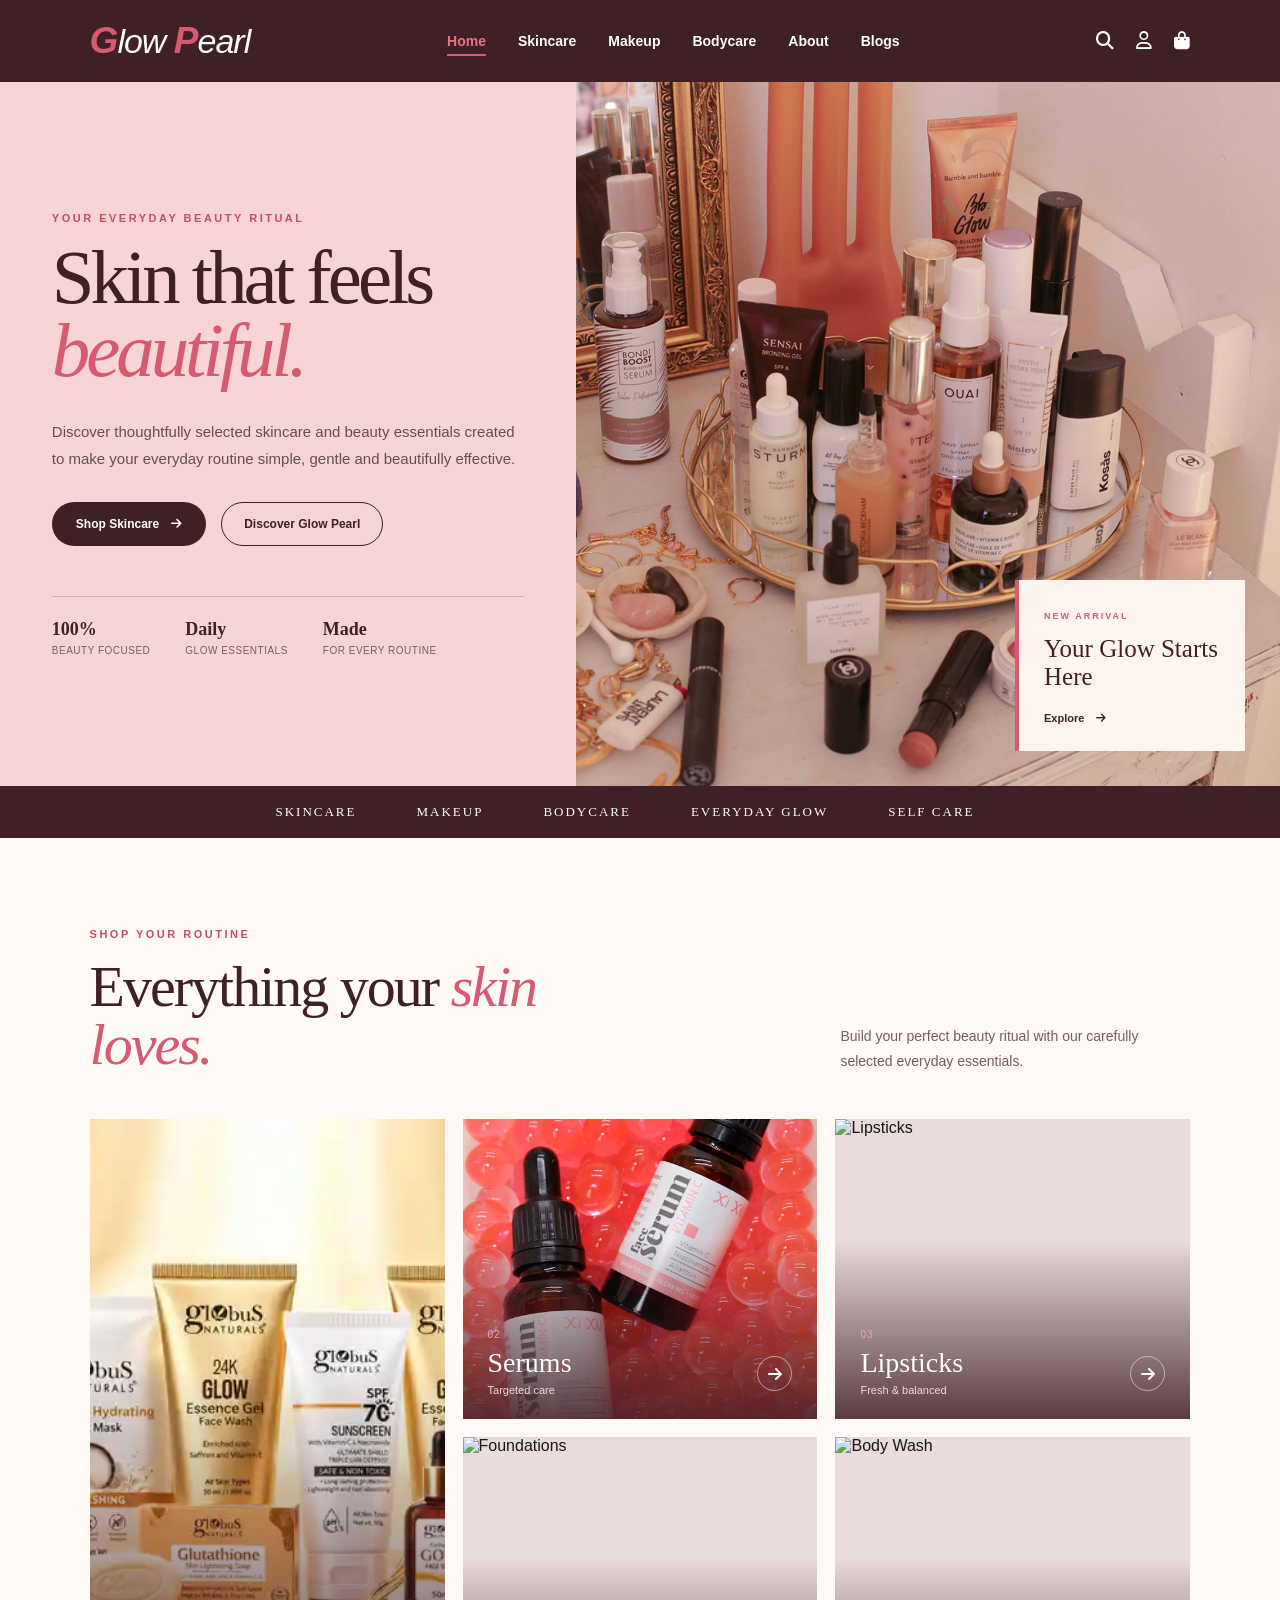
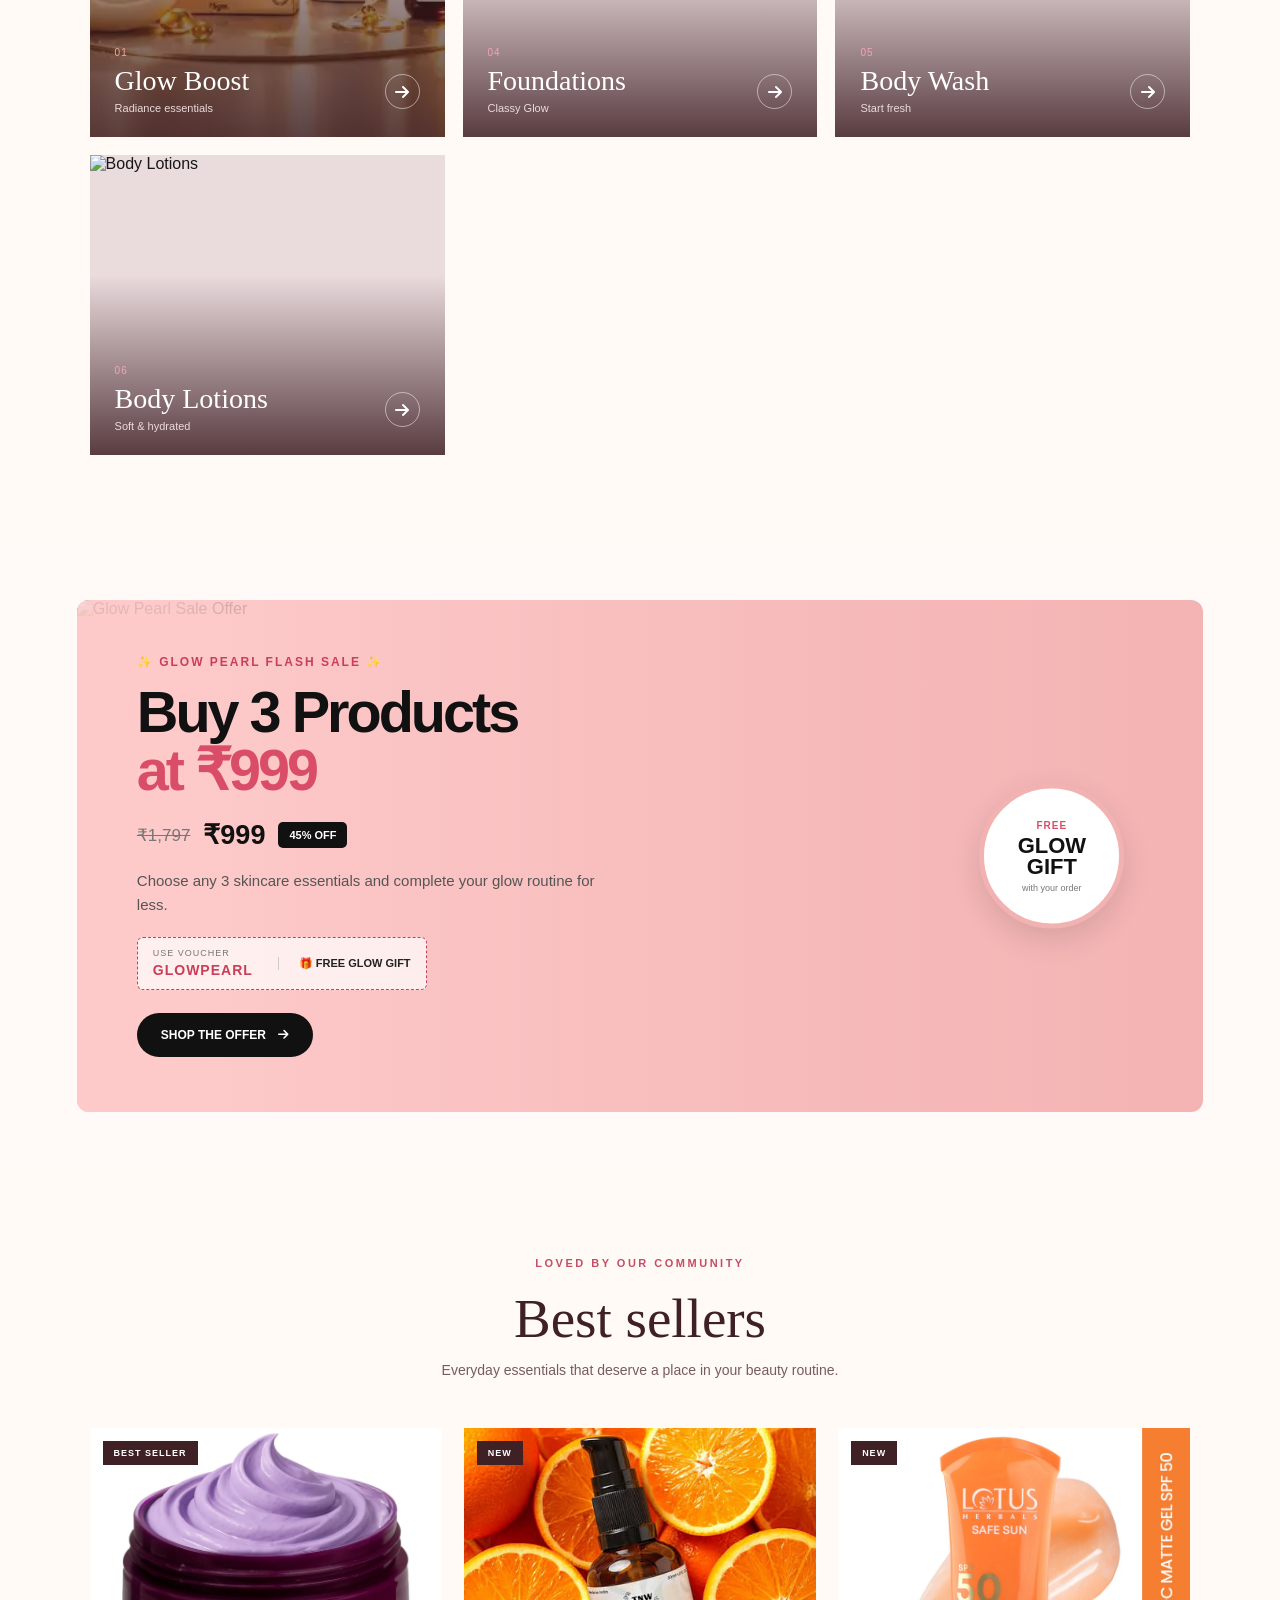
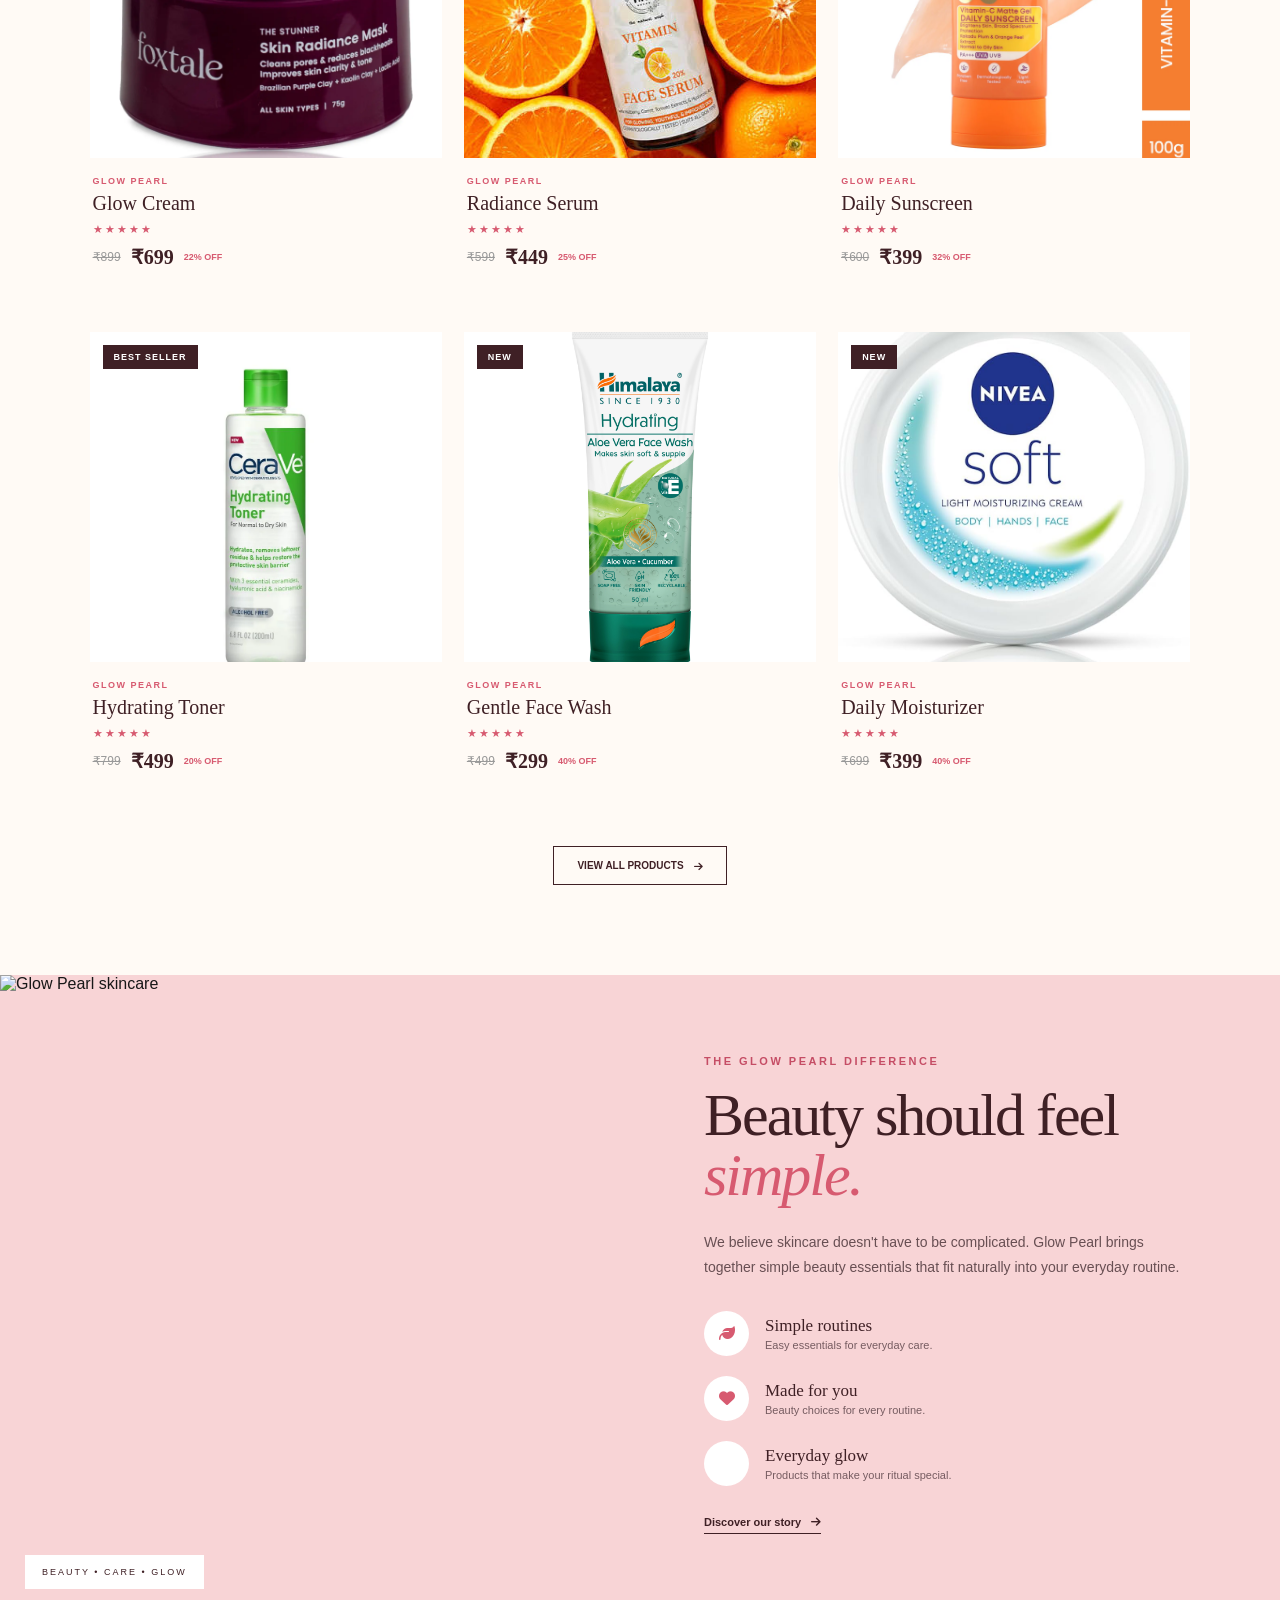
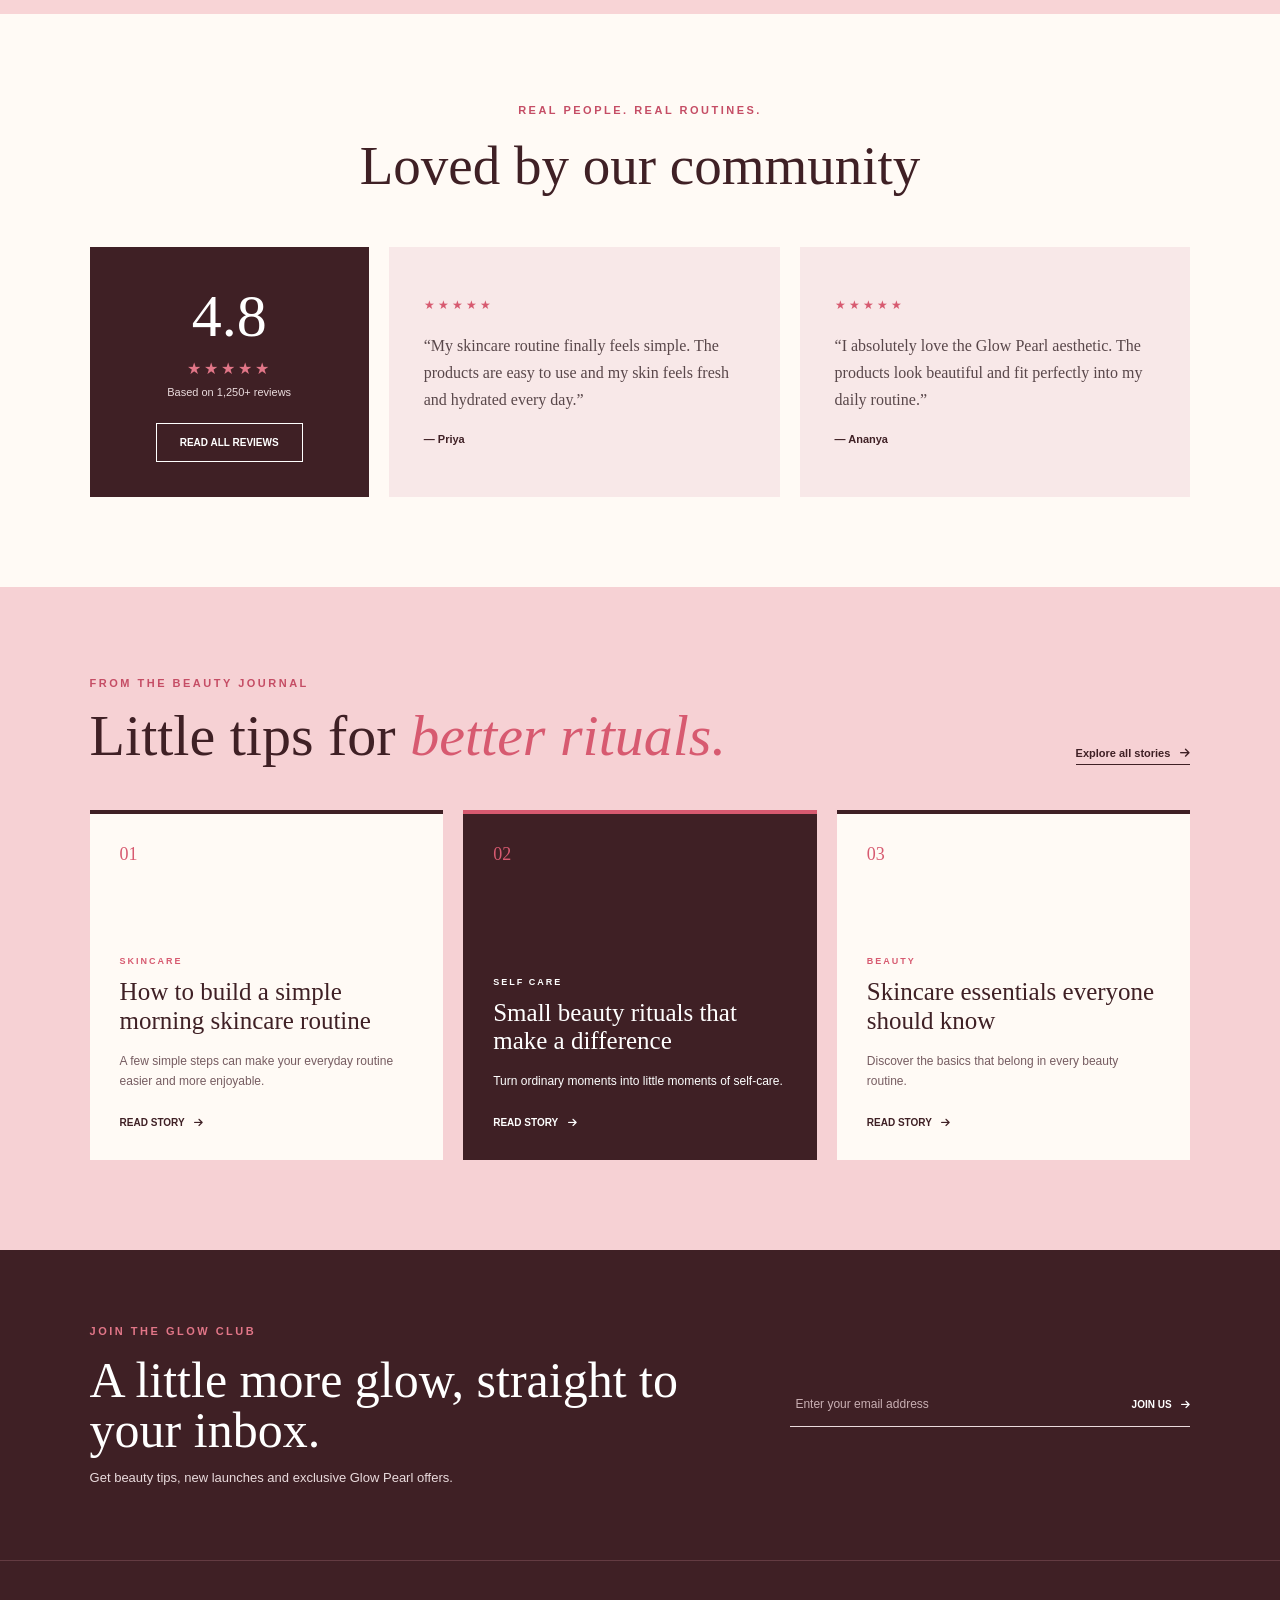
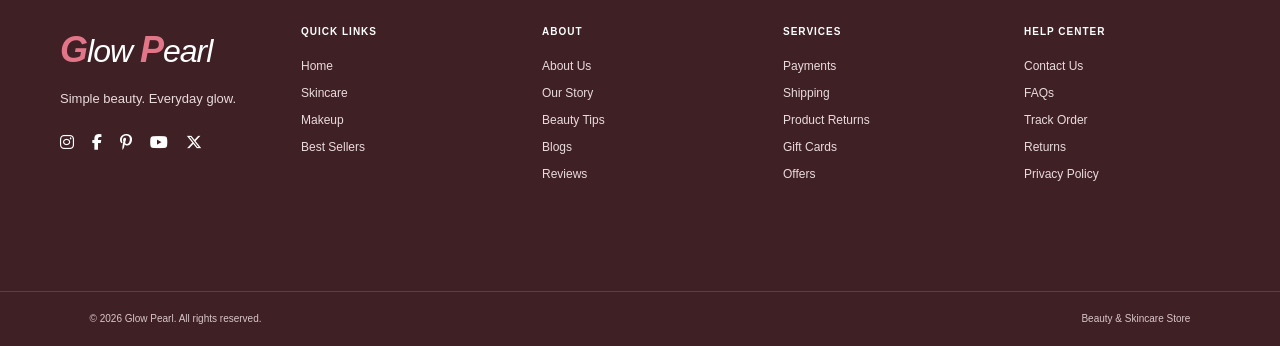
==== commit 8e1970c6: "Add 3 new files" ====
--- a/index.html
+++ b/index.html
@@ -1,483 +1,1437 @@
 <!DOCTYPE html>
 <html lang="en">
+
 <head>
+
     <meta charset="UTF-8">
     <meta name="viewport" content="width=device-width, initial-scale=1.0">
-      <link rel = "icon" href = "gp.jpg"></a>
+
+    <link rel="icon" href="gp.jpg">
+
     <title>Glow Pearl | Beauty & Skincare</title>
-    <link rel="stylesheet" href="style.css">
+
+    <!-- Font Awesome -->
     <link rel="stylesheet"
         href="https://cdnjs.cloudflare.com/ajax/libs/font-awesome/6.5.2/css/all.min.css">
+
+    <!-- CSS -->
+    <link rel="stylesheet" href="style.css">
+
 </head>
+
+
 <body>
-    <header class="navbar">
-        <div class="logo">
-  <span class="highlight">G</span>low <span class="highlight">P</span>earl
-        </div>
-        <nav class="nav-links">
-            <a href="product.html">Skincare</a>
-            <a href="product.html">Makeup</a>
-            <a href="product.html">Bodycare</a>
-            <a href="about.html">About</a>
-            <a href="about.html">Blogs</a>
-        </nav>
-        <div class="nav-icons">
-            <i class="fa-solid fa-magnifying-glass"></i>
-            <a href="login.html">
+
+
+<!-- =====================================================
+     NAVBAR
+===================================================== -->
+
+<header class="navbar">
+
+    <a href="index.html" class="logo">
+        <span>G</span>low <span>P</span>earl
+    </a>
+
+
+    <nav class="nav-links">
+
+        <a href="index.html" class="active">Home</a>
+
+        <a href="product.html">Skincare</a>
+
+        <a href="makeup.html">Makeup</a>
+
+        <a href="bodycare.html">Bodycare</a>
+
+        <a href="about.html">About</a>
+
+        <a href="blog.html">Blogs</a>
+
+    </nav>
+
+
+    <div class="nav-icons">
+
+        <i class="fa-solid fa-magnifying-glass"></i>
+
+        <a href="login.html">
             <i class="fa-regular fa-user"></i>
         </a>
+
         <a href="cart.html">
             <i class="fa-solid fa-bag-shopping"></i>
+        </a>
+
+    </div>
+
+</header>
+
+
+
+<main>
+
+
+<!-- =====================================================
+     HERO
+===================================================== -->
+
+<section class="hero">
+
+
+    <div class="hero-content">
+
+        <p class="hero-label">
+            YOUR EVERYDAY BEAUTY RITUAL
+        </p>
+
+
+        <h1>
+            Skin that feels
+            <span>beautiful.</span>
+        </h1>
+
+
+        <p class="hero-text">
+
+            Discover thoughtfully selected skincare and beauty
+            essentials created to make your everyday routine
+            simple, gentle and beautifully effective.
+
+        </p>
+
+
+        <div class="hero-buttons">
+
+            <a href="product.html" class="primary-btn">
+
+                Shop Skincare
+
+                <i class="fa-solid fa-arrow-right"></i>
+
             </a>
-        </div>
-    </header>
-    <main>
-        <section class="hero" id="skincare">
-            <div class="hero-content">
-                <p class="hero-small-text">
-                    THE EVERYDAY GLOW
+
+
+            <a href="about.html" class="secondary-btn">
+
+                Discover Glow Pearl
+
+            </a>
+
+        </div>
+
+
+        <div class="hero-note">
+
+            <div>
+
+                <strong>100%</strong>
+
+                <span>Beauty focused</span>
+
+            </div>
+
+
+            <div>
+
+                <strong>Daily</strong>
+
+                <span>Glow essentials</span>
+
+            </div>
+
+
+            <div>
+
+                <strong>Made</strong>
+
+                <span>For every routine</span>
+
+            </div>
+
+        </div>
+
+    </div>
+
+
+
+    <div class="hero-image">
+
+        <img src="images/skincare.jpg"
+             alt="Glow Pearl skincare collection">
+
+
+        <div class="hero-floating-card">
+
+            <span>NEW ARRIVAL</span>
+
+            <h3>
+                Your Glow
+                Starts Here
+            </h3>
+
+            <a href="product.html">
+
+                Explore
+
+                <i class="fa-solid fa-arrow-right"></i>
+
+            </a>
+
+        </div>
+
+    </div>
+
+</section>
+
+
+
+<!-- =====================================================
+     MARQUEE
+===================================================== -->
+
+<section class="beauty-marquee">
+
+    <div class="marquee-track">
+
+        <span>SKINCARE</span>
+
+        <i class="fa-solid fa-sparkles"></i>
+
+        <span>MAKEUP</span>
+
+        <i class="fa-solid fa-sparkles"></i>
+
+        <span>BODYCARE</span>
+
+        <i class="fa-solid fa-sparkles"></i>
+
+        <span>EVERYDAY GLOW</span>
+
+        <i class="fa-solid fa-sparkles"></i>
+
+        <span>SELF CARE</span>
+
+        <i class="fa-solid fa-sparkles"></i>
+
+    </div>
+
+</section>
+
+
+
+<!-- =====================================================
+     CATEGORIES
+===================================================== -->
+
+<section class="categories">
+
+
+    <div class="section-intro">
+
+        <div>
+
+            <p class="eyebrow">
+                SHOP YOUR ROUTINE
+            </p>
+
+            <h2>
+                Everything your
+                <span>skin loves.</span>
+            </h2>
+
+        </div>
+
+
+        <p>
+
+            Build your perfect beauty ritual with our
+            carefully selected everyday essentials.
+
+        </p>
+
+    </div>
+
+
+
+    <div class="category-grid">
+
+
+        <!-- 01 -->
+
+        <a href="product.html"
+           class="category-card large">
+
+            <img src="images/glowboost-5.webp"
+                 alt="Glow Boost">
+
+            <div class="category-overlay">
+
+                <span>01</span>
+
+                <h3>Glow Boost</h3>
+
+                <p>Radiance essentials</p>
+
+                <i class="fa-solid fa-arrow-right"></i>
+
+            </div>
+
+        </a>
+
+
+
+        <!-- 02 -->
+
+        <a href="product.html"
+           class="category-card">
+
+            <img src="images/serum.avif"
+                 alt="Serums">
+
+            <div class="category-overlay">
+
+                <span>02</span>
+
+                <h3>Serums</h3>
+
+                <p>Targeted care</p>
+
+                <i class="fa-solid fa-arrow-right"></i>
+
+            </div>
+
+        </a>
+
+
+
+        <!-- 03 -->
+
+        <a href="makeup.html"
+           class="category-card">
+
+            <img
+                src="https://i.pinimg.com/736x/de/99/5a/de995ac8e8c137c4af2bcf7f8c40796e.jpg"
+                alt="Lipsticks">
+
+            <div class="category-overlay">
+
+                <span>03</span>
+
+                <h3>Lipsticks</h3>
+
+                <p>Fresh & balanced</p>
+
+                <i class="fa-solid fa-arrow-right"></i>
+
+            </div>
+
+        </a>
+
+
+
+        <!-- 04 -->
+
+        <a href="makeup.html"
+           class="category-card">
+
+            <img
+                src="https://i.pinimg.com/736x/cd/43/e4/cd43e40e0e89c8de6c552ec912fab6aa.jpg"
+                alt="Foundations">
+
+            <div class="category-overlay">
+
+                <span>04</span>
+
+                <h3>Foundations</h3>
+
+                <p>Classy Glow</p>
+
+                <i class="fa-solid fa-arrow-right"></i>
+
+            </div>
+
+        </a>
+
+
+
+        <!-- 05 -->
+
+        <a href="bodycare.html"
+           class="category-card">
+
+            <img
+                src="https://i.pinimg.com/736x/48/0b/99/480b9929592357aecb2e9e99c1904316.jpg"
+                alt="Body Wash">
+
+            <div class="category-overlay">
+
+                <span>05</span>
+
+                <h3>Body Wash</h3>
+
+                <p>Start fresh</p>
+
+                <i class="fa-solid fa-arrow-right"></i>
+
+            </div>
+
+        </a>
+
+
+
+        <!-- 06 -->
+
+        <a href="bodycare.html"
+           class="category-card">
+
+            <img
+                src="https://i.pinimg.com/1200x/14/ad/67/14ad67471d77a09b7388239ba493c564.jpg"
+                alt="Body Lotions">
+
+            <div class="category-overlay">
+
+                <span>06</span>
+
+                <h3>Body Lotions</h3>
+
+                <p>Soft & hydrated</p>
+
+                <i class="fa-solid fa-arrow-right"></i>
+
+            </div>
+
+        </a>
+
+    </div>
+
+</section>
+
+
+
+<!-- =====================================================
+     NEW ATTRACTIVE OFFER BANNER
+===================================================== -->
+
+<!-- ================= SALE OFFER ================= -->
+
+<section class="sale-section">
+
+    <div class="sale-banner">
+
+        <!-- Background / Product Image -->
+        <img src="https://i.pinimg.com/736x/0b/99/94/0b9994b7d1da181bc47eac84e4d3b4c6.jpg" alt="Glow Pearl Sale Offer">
+
+
+        <!-- Sale Content -->
+
+        <div class="sale-content">
+
+            <p class="sale-small">
+                ✨ GLOW PEARL FLASH SALE ✨
+            </p>
+
+            <h2>
+                Buy 3 Products
+                <span>at ₹999</span>
+            </h2>
+
+            <div class="price-details">
+
+                <span class="original-price">
+                    ₹1,797
+                </span>
+
+                <span class="offer-price">
+                    ₹999
+                </span>
+
+                <span class="discount">
+                    45% OFF
+                </span>
+
+            </div>
+
+            <p class="sale-description">
+                Choose any 3 skincare essentials and
+                complete your glow routine for less.
+            </p>
+
+            <div class="voucher-box">
+
+                <div>
+                    <small>USE VOUCHER</small>
+                    <strong>GLOWPEARL</strong>
+                </div>
+
+                <div class="gift">
+                    🎁 FREE GLOW GIFT
+                </div>
+
+            </div>
+
+            <a href="#" class="sale-btn">
+                SHOP THE OFFER
+                <i class="fa-solid fa-arrow-right"></i>
+            </a>
+
+        </div>
+
+
+        <!-- Free Gift -->
+
+        <div class="gift-badge">
+
+            <span>FREE</span>
+
+            <strong>
+                GLOW<br>
+                GIFT
+            </strong>
+
+            <small>
+                with your order
+            </small>
+
+        </div>
+
+    </div>
+
+</section>
+
+<!-- =====================================================
+     BEST SELLERS
+===================================================== -->
+
+<section class="best-sellers">
+
+
+    <div class="section-heading">
+
+        <p class="eyebrow">
+            LOVED BY OUR COMMUNITY
+        </p>
+
+        <h2>
+            Best sellers
+        </h2>
+
+        <p>
+            Everyday essentials that deserve
+            a place in your beauty routine.
+        </p>
+
+    </div>
+
+
+
+    <div class="products-grid">
+
+
+        <!-- PRODUCT 1 -->
+
+        <article class="product-card">
+
+            <div class="product-image">
+
+                <span class="product-badge">
+                    BEST SELLER
+                </span>
+
+                <img src="images/glowboost-2.webp"
+                     alt="Glow Cream">
+
+                <a href="cart.html"
+                   class="quick-add">
+
+                    Add to cart
+
+                    <i class="fa-solid fa-arrow-right"></i>
+
+                </a>
+
+            </div>
+
+
+            <div class="product-details">
+
+                <p>GLOW PEARL</p>
+
+                <h3>Glow Cream</h3>
+
+                <div class="stars">
+                    ★★★★★
+                </div>
+
+                <div class="product-price">
+
+                    <del>₹899</del>
+
+                    <strong>₹699</strong>
+
+                    <span>22% OFF</span>
+
+                </div>
+
+            </div>
+
+        </article>
+
+
+
+        <!-- PRODUCT 2 -->
+
+        <article class="product-card">
+
+            <div class="product-image">
+
+                <span class="product-badge">
+                    NEW
+                </span>
+
+                <img src="images/serum1.jpg"
+                     alt="Radiance Serum">
+
+                <a href="cart.html"
+                   class="quick-add">
+
+                    Add to cart
+
+                    <i class="fa-solid fa-arrow-right"></i>
+
+                </a>
+
+            </div>
+
+
+            <div class="product-details">
+
+                <p>GLOW PEARL</p>
+
+                <h3>Radiance Serum</h3>
+
+                <div class="stars">
+                    ★★★★★
+                </div>
+
+                <div class="product-price">
+
+                    <del>₹599</del>
+
+                    <strong>₹449</strong>
+
+                    <span>25% OFF</span>
+
+                </div>
+
+            </div>
+
+        </article>
+
+
+
+        <!-- PRODUCT 3 -->
+
+        <article class="product-card">
+
+            <div class="product-image">
+
+                <span class="product-badge">
+                    NEW
+                </span>
+
+                <img src="images/Sunscreen.webp"
+                     alt="Daily Sunscreen">
+
+                <a href="cart.html"
+                   class="quick-add">
+
+                    Add to cart
+
+                    <i class="fa-solid fa-arrow-right"></i>
+
+                </a>
+
+            </div>
+
+
+            <div class="product-details">
+
+                <p>GLOW PEARL</p>
+
+                <h3>Daily Sunscreen</h3>
+
+                <div class="stars">
+                    ★★★★★
+                </div>
+
+                <div class="product-price">
+
+                    <del>₹600</del>
+
+                    <strong>₹399</strong>
+
+                    <span>32% OFF</span>
+
+                </div>
+
+            </div>
+
+        </article>
+
+
+
+        <!-- PRODUCT 4 -->
+
+        <article class="product-card">
+
+            <div class="product-image">
+
+                <span class="product-badge">
+                    BEST SELLER
+                </span>
+
+                <img src="images/toner-2.jpg"
+                     alt="Hydrating Toner">
+
+                <a href="cart.html"
+                   class="quick-add">
+
+                    Add to cart
+
+                    <i class="fa-solid fa-arrow-right"></i>
+
+                </a>
+
+            </div>
+
+
+            <div class="product-details">
+
+                <p>GLOW PEARL</p>
+
+                <h3>Hydrating Toner</h3>
+
+                <div class="stars">
+                    ★★★★★
+                </div>
+
+                <div class="product-price">
+
+                    <del>₹799</del>
+
+                    <strong>₹499</strong>
+
+                    <span>20% OFF</span>
+
+                </div>
+
+            </div>
+
+        </article>
+
+
+
+        <!-- PRODUCT 5 -->
+
+        <article class="product-card">
+
+            <div class="product-image">
+
+                <span class="product-badge">
+                    NEW
+                </span>
+
+                <img src="images/facewash-4.webp"
+                     alt="Gentle Face Wash">
+
+                <a href="cart.html"
+                   class="quick-add">
+
+                    Add to cart
+
+                    <i class="fa-solid fa-arrow-right"></i>
+
+                </a>
+
+            </div>
+
+
+            <div class="product-details">
+
+                <p>GLOW PEARL</p>
+
+                <h3>Gentle Face Wash</h3>
+
+                <div class="stars">
+                    ★★★★★
+                </div>
+
+                <div class="product-price">
+
+                    <del>₹499</del>
+
+                    <strong>₹299</strong>
+
+                    <span>40% OFF</span>
+
+                </div>
+
+            </div>
+
+        </article>
+
+
+
+        <!-- PRODUCT 6 -->
+
+        <article class="product-card">
+
+            <div class="product-image">
+
+                <span class="product-badge">
+                    NEW
+                </span>
+
+                <img src="images/moisturizing.jpg"
+                     alt="Daily Moisturizer">
+
+                <a href="cart.html"
+                   class="quick-add">
+
+                    Add to cart
+
+                    <i class="fa-solid fa-arrow-right"></i>
+
+                </a>
+
+            </div>
+
+
+            <div class="product-details">
+
+                <p>GLOW PEARL</p>
+
+                <h3>Daily Moisturizer</h3>
+
+                <div class="stars">
+                    ★★★★★
+                </div>
+
+                <div class="product-price">
+
+                    <del>₹699</del>
+
+                    <strong>₹399</strong>
+
+                    <span>40% OFF</span>
+
+                </div>
+
+            </div>
+
+        </article>
+
+    </div>
+
+
+
+    <div class="center-button">
+
+        <a href="product.html"
+           class="outline-btn">
+
+            VIEW ALL PRODUCTS
+
+            <i class="fa-solid fa-arrow-right"></i>
+
+        </a>
+
+    </div>
+
+</section>
+
+
+
+<!-- =====================================================
+     WHY GLOW PEARL
+===================================================== -->
+
+<section class="why-glow">
+
+
+    <div class="why-image">
+
+        <img
+            src="https://i.pinimg.com/736x/0e/d0/e6/0ed0e6e87aa581abde9eea9bd5dd2af9.jpg"
+            alt="Glow Pearl skincare">
+
+        <div class="image-label">
+            BEAUTY • CARE • GLOW
+        </div>
+
+    </div>
+
+
+
+    <div class="why-content">
+
+        <p class="eyebrow">
+            THE GLOW PEARL DIFFERENCE
+        </p>
+
+
+        <h2>
+
+            Beauty should feel
+            <span>simple.</span>
+
+        </h2>
+
+
+        <p class="why-description">
+
+            We believe skincare doesn't have to be complicated.
+            Glow Pearl brings together simple beauty essentials
+            that fit naturally into your everyday routine.
+
+        </p>
+
+
+
+        <div class="benefit-list">
+
+
+            <div class="benefit">
+
+                <div class="benefit-icon">
+
+                    <i class="fa-solid fa-leaf"></i>
+
+                </div>
+
+                <div>
+
+                    <h3>
+                        Simple routines
+                    </h3>
+
+                    <p>
+                        Easy essentials for everyday care.
+                    </p>
+
+                </div>
+
+            </div>
+
+
+
+            <div class="benefit">
+
+                <div class="benefit-icon">
+
+                    <i class="fa-solid fa-heart"></i>
+
+                </div>
+
+                <div>
+
+                    <h3>
+                        Made for you
+                    </h3>
+
+                    <p>
+                        Beauty choices for every routine.
+                    </p>
+
+                </div>
+
+            </div>
+
+
+
+            <div class="benefit">
+
+                <div class="benefit-icon">
+
+                    <i class="fa-solid fa-sparkles"></i>
+
+                </div>
+
+                <div>
+
+                    <h3>
+                        Everyday glow
+                    </h3>
+
+                    <p>
+                        Products that make your ritual special.
+                    </p>
+
+                </div>
+
+            </div>
+
+        </div>
+
+
+
+        <a href="about.html"
+           class="text-link">
+
+            Discover our story
+
+            <i class="fa-solid fa-arrow-right"></i>
+
+        </a>
+
+    </div>
+
+</section>
+
+
+
+<!-- =====================================================
+     REVIEWS
+===================================================== -->
+
+<section class="reviews">
+
+
+    <div class="section-heading">
+
+        <p class="eyebrow">
+            REAL PEOPLE. REAL ROUTINES.
+        </p>
+
+        <h2>
+            Loved by our community
+        </h2>
+
+    </div>
+
+
+
+    <div class="review-layout">
+
+
+        <div class="review-summary">
+
+            <strong>
+                4.8
+            </strong>
+
+            <div class="big-stars">
+                ★★★★★
+            </div>
+
+            <p>
+                Based on 1,250+ reviews
+            </p>
+
+            <a href="#"
+               class="outline-btn">
+
+                READ ALL REVIEWS
+
+            </a>
+
+        </div>
+
+
+
+        <div class="review-card">
+
+            <div class="review-stars">
+                ★★★★★
+            </div>
+
+            <p>
+
+                “My skincare routine finally feels simple.
+                The products are easy to use and my skin
+                feels fresh and hydrated every day.”
+
+            </p>
+
+            <strong>
+                — Priya
+            </strong>
+
+        </div>
+
+
+
+        <div class="review-card">
+
+            <div class="review-stars">
+                ★★★★★
+            </div>
+
+            <p>
+
+                “I absolutely love the Glow Pearl aesthetic.
+                The products look beautiful and fit perfectly
+                into my daily routine.”
+
+            </p>
+
+            <strong>
+                — Ananya
+            </strong>
+
+        </div>
+
+    </div>
+
+</section>
+
+
+
+<!-- =====================================================
+     BEAUTY JOURNAL
+===================================================== -->
+
+<section class="beauty-journal">
+
+
+    <div class="journal-heading">
+
+        <div>
+
+            <p class="eyebrow">
+                FROM THE BEAUTY JOURNAL
+            </p>
+
+            <h2>
+
+                Little tips for
+                <span>better rituals.</span>
+
+            </h2>
+
+        </div>
+
+
+        <a href="blog.html"
+           class="text-link">
+
+            Explore all stories
+
+            <i class="fa-solid fa-arrow-right"></i>
+
+        </a>
+
+    </div>
+
+
+
+    <div class="journal-grid">
+
+
+        <article class="journal-card">
+
+            <div class="journal-number">
+                01
+            </div>
+
+            <div class="journal-content">
+
+                <span>
+                    SKINCARE
+                </span>
+
+                <h3>
+                    How to build a simple
+                    morning skincare routine
+                </h3>
+
+                <p>
+                    A few simple steps can make your
+                    everyday routine easier and more enjoyable.
                 </p>
-                <h1>
-                    Your skin.<br>
-                    Your <span>Glow.</span>
-                </h1>
-                <p class="hero-description">
-                    Discover simple, effective skincare made for
-                    your everyday beauty routine. Hydrate, protect
-                    and glow with confidence.
+
+                <a href="blog.html">
+
+                    READ STORY
+
+                    <i class="fa-solid fa-arrow-right"></i>
+
+                </a>
+
+            </div>
+
+        </article>
+
+
+
+        <article class="journal-card pink">
+
+            <div class="journal-number">
+                02
+            </div>
+
+            <div class="journal-content">
+
+                <span>
+                    SELF CARE
+                </span>
+
+                <h3>
+                    Small beauty rituals
+                    that make a difference
+                </h3>
+
+                <p>
+                    Turn ordinary moments into
+                    little moments of self-care.
                 </p>
-                <a href="#" class="primary-btn">
-                    Shop Skincare
+
+                <a href="blog.html">
+
+                    READ STORY
+
                     <i class="fa-solid fa-arrow-right"></i>
-                </a>   
-            </div>
-            <div class="hero-image">
-                <img
-                    src="images/skincare.jpg"
-                    alt="Skincare products">
-            </div>
-        </section>
-
-         <section class="category-strip">
-
-            <div class="category-container">
-                <div class="category-item active">
-
-                    <div class="category-circle">
-                        <img src="images/glowbost.webp" alt="Glow Boost">
-                    </div>
-
-                    <h3>GLOW BOOST</h3>
-
-                </div>
-                <div class="category-item">
-
-                    <div class="category-circle">
-                        <img src="images/serum.avif" alt="Serums">
-                    </div>
-
-                    <h3>Serums</h3>
-
-                </div>
-
-                <div class="category-item">
-
-                    <div class="category-circle">
-                        <img src="images/Toners.webp" alt="Toners">
-                    </div>
-                    <h3>Toners</h3>
-                </div>
-                <div class="category-item">
-                    <div class = "category-circle">
-                        <img src = "images/Sunscreen.webp" alt="Sunscreen">
-                    </div>
-                    <h3> Sunscreen</h3>
-                </div>
-                 <div class="category-item">
-                    <div class = "category-circle">
-                        <img src = "images/facewash.jpg" alt="Face Wash">
-                    </div>
-                    <h3> Fash Wash</h3>
-                </div>
-                 <div class="category-item">
-                    <div class = "category-circle">
-                        <img src = "images/moisturizing.jpg" alt="Moisturizing">
-                    </div>
-                    <h3>Moisturizing</h3>
-                </div>
-                </div>
-         </section>
-
-         <section class="sale-section">
-            <!-- ================= SALE OFFER ================= -->
-
-            <section class="sale-section">
-            
-                <div class="sale-banner">
-            
-                    <!-- Background / Product Image -->
-                    <img src="images/sales.jpg" alt="Glow Pearl Sale Offer">
-            
-            
-                    <!-- Sale Content -->
-            
-                    <div class="sale-content">
-            
-                        <p class="sale-small">
-                            ✨ GLOW PEARL FLASH SALE ✨
-                        </p>
-            
-                        <h2>
-                            Buy 3 Products
-                            <span>at ₹999</span>
-                        </h2>
-            
-                        <div class="price-details">
-            
-                            <span class="original-price">
-                                ₹1,797
-                            </span>
-            
-                            <span class="offer-price">
-                                ₹999
-                            </span>
-            
-                            <span class="discount">
-                                45% OFF
-                            </span>
-            
-                        </div>
-            
-                        <p class="sale-description">
-                            Choose any 3 skincare essentials and
-                            complete your glow routine for less.
-                        </p>
-            
-                        <div class="voucher-box">
-            
-                            <div>
-                                <small>USE VOUCHER</small>
-                                <strong>GLOWPEARL</strong>
-                            </div>
-            
-                            <div class="gift">
-                                🎁 FREE GLOW GIFT
-                            </div>
-            
-                        </div>
-            
-                        <a href="#" class="sale-btn">
-                            SHOP THE OFFER
-                            <i class="fa-solid fa-arrow-right"></i>
-                        </a>
-            
-                    </div>
-            
-            
-                    <!-- Free Gift -->
-            
-                    <div class="gift-badge">
-            
-                        <span>FREE</span>
-            
-                        <strong>
-                            GLOW<br>
-                            GIFT
-                        </strong>
-            
-                        <small>
-                            with your order
-                        </small>
-            
-                    </div>
-            
-                </div>
-            
-            </section>
-
-
-<section class="best-sellers">
-
-    <div class="section-heading">
-        <h2>BEST SELLERS</h2>
-        <p>Elevate your daily beauty routine with our best sellers</p>
-    </div>
-
-
-    <div class="products-grid">
-
-        <div class="product-card">
-
-            <div class="product-image">
-
-                <span class="product-badge">BEST SELLER</span>
-
-                <img src="images/glowbostprice.jpg" alt="Glow Boost Cream">
-
-                <div class="product-action">
-                    <button>
-                        Add To Cart
-                        <i class="fa-solid fa-arrow-right"></i>
-                    </button>
-                </div>
-
-            </div>
-
-            <div class="product-info">
-
-                <h3>Glow Cream</h3>
-
-                <div class="price">
-                    <span class="old-price">₹899</span>
-                    <span class="new-price">₹699</span>
-                    <span class="discount">22% OFF</span>
-                </div>
-
-            </div>
-
-        </div>
-
-        <div class="product-card">
-
-            <div class="product-image">
-
-                <span class="product-badge">NEW</span>
-
-                <img src="images/serumprice.jpg" alt="Serum">
-
-                <div class="product-action">
-                    <button>
-                        Add To Cart
-                        <i class="fa-solid fa-arrow-right"></i>
-                    </button>
-                </div>
-
-            </div>
-
-            <div class="product-info">
-
-                <h3>Serum</h3>
-
-                <div class="price">
-                    <span class="old-price">₹599</span>
-                    <span class="new-price">₹449</span>
-                    <span class="discount">25% OFF</span>
-                </div>
-            </div>
-
-        </div>
-
-      <div class="product-card">
-        <div class="product-image">
-            <span class = "product-badge">NEW</span>
-            <img src = "images/sunscreenprice.jpg" alt="Sunscreen">
-            <div class = "product-action">
-                    <button>Add To Cart
-                        <i class="fa-solid fa-arrow-right"></i>
-                    </button>
-                </div>
-            </div>
-            <div class="product-info">
-                <h3> Sunscreen </h3>
-                <div class="product-price">
-                    <span class="old-price">₹600</span>
-                    <span class = "new-price">₹399</span>
-                    <span class = "discount">32% OFF</span>
-                </div>
-            </div>
-        </div>
-        <div class ="product-card">
-            <div class = "product-image">
-                <span class = "product-badge"> BEST SELLER</span>
-                <img src = "images/tonerprice.jpg" alt = "Toner">
-            <div class = "product-action">
-                <button> Add To Cart</button>
-                 <i class="fa-solid fa-arrow-right"></i>
-            </div>
-        </div>
-            <div class="product-info">
-                <h3> Toner</h3>
-            <div class = "product-price">
-                <span class="old-price"> 799</span>
-                <span class="new-price">499</span>
-                <span class="discount"> 20% OFF</span>
-            </div>
-            </div>
-        </div>
-    
-       <div class = "product-card">
-        <div class = "product-image">
-        <span class = "product-badge"> NEW</span>
-        <img src = "images/facewash.jpg" alt = "Fash wash">
-        <div class = "product-action">
-            <button> Add To Cart</button>
+
+                </a>
+
+            </div>
+
+        </article>
+
+
+
+        <article class="journal-card">
+
+            <div class="journal-number">
+                03
+            </div>
+
+            <div class="journal-content">
+
+                <span>
+                    BEAUTY
+                </span>
+
+                <h3>
+                    Skincare essentials
+                    everyone should know
+                </h3>
+
+                <p>
+                    Discover the basics that belong
+                    in every beauty routine.
+                </p>
+
+                <a href="blog.html">
+
+                    READ STORY
+
+                    <i class="fa-solid fa-arrow-right"></i>
+
+                </a>
+
+            </div>
+
+        </article>
+
+    </div>
+
+</section>
+
+
+
+<!-- =====================================================
+     NEWSLETTER
+===================================================== -->
+
+<section class="newsletter">
+
+
+    <div>
+
+        <p class="eyebrow">
+            JOIN THE GLOW CLUB
+        </p>
+
+        <h2>
+            A little more glow,
+            straight to your inbox.
+        </h2>
+
+        <p>
+            Get beauty tips, new launches and exclusive
+            Glow Pearl offers.
+        </p>
+
+    </div>
+
+
+    <form class="newsletter-form">
+
+        <input
+            type="email"
+            placeholder="Enter your email address"
+            required>
+
+        <button type="submit">
+
+            JOIN US
+
             <i class="fa-solid fa-arrow-right"></i>
-        </div>
-            </div>
-        <div class = "product-info">
-            <h3> Fash Wash</h3>
-            <div class = "product-price">
-                <span class="old-price"> 499 </span>
-                <span class="new-price">299</span>
-                <span class="discount">50% OFF</span>
-            </div>
-        </div>
-        </div>
-      
-        <div class ="product-card">
-            <div class = "product-image">
-                <span class = "product-badge"> NEW</span>
-                <img src = "images/moisturizingprice.jpg" alt = "Moisturize">
-            <div class = "product-action">
-                <button> Add To Cart</button>
-                 <i class="fa-solid fa-arrow-right"></i>
-            </div>
-        </div>
-            <div class="product-info">
-                <h3> Moisturizer</h3>
-            <div class = "product-price">
-                <span class="old-price"> 699</span>
-                <span class="new-price">399</span>
-                <span class="discount"> 40% OFF</span>
-            </div>
-            </div>
-        </div>
-      </div>
-
-</section>      
-
-<section class = "review">
-    <div class="review-section">
-        <h1 class = "review-small"> GLOW PEARL COMMUNITY </h1>
-        <h2> What Our Customer Says About Glow Pearl!</h2>
-        <p class="review-description">Real experiences from people who love their everyday glow.</p>
-        </div>
-    <div class="review-container">
-       <div class = "review-card">
-        <div class="review-users">
-                <div class="review-details">
-                    <h3> Nisha S.</h3>
-                    <span> Verified Customer</span>
-                </div>
-            </div>
-            <div class="star">
-                ★★★★★</div>
-             <p class="review-text">
-                "The Glow Cream has become a part of my
-                daily skincare routine. My skin feels soft,
-                hydrated and fresh."
+
+        </button>
+
+    </form>
+
+</section>
+
+</main>
+
+
+
+<!-- =====================================================
+     FOOTER
+===================================================== -->
+
+<footer class="footer">
+
+
+    <div class="footer-container">
+
+
+        <div class="footer-brand">
+
+            <div class="footer-logo">
+
+                <span>G</span>low <span>P</span>earl
+
+            </div>
+
+            <p>
+                Simple beauty.
+                Everyday glow.
             </p>
-        </div>
-        <div class="review-card">
-            <div class="review-users">
-                    <div class=""review-details>
-                        <h3> Shalini C.</h3>
-                        <span> Verified Customer</span>
-                    </div>
-                </div>
-            <div class="star">
-                   ★★★★★</div>
-            <p class="review-text"> "The Products are good and it received quick results. 
-                It feels lightweight and natural glow."</p>
-        </div>
-
-       <div class="review-card">
-        <div class="review-users">
-            <div class="'review-details">
-            <h3> Roshini P.</h3>
-            <span> Verified Customer</span>
-        </div>
-        </div>
-        <div class="star"> ★★★ </div>
-        <p class="review-text"> "I purchased the cleanser and moisturizer
-                together. Both products are gentle, But Moisturizer is very liquid type that not suits my skin type."</p>
-       </div>
-       
-
-       <div class="review-card">
-        <div class="review-users">
-            <div class="'review-details">
-            <h3> Kavya N.</h3>
-            <span> Verified Customer</span>
-        </div>
-        </div>
-        <div class="star"> ★★★★ </div>
-        <p class="review-text"> "The sunscreen is perfect for everyday use.
-                It feels comfortable and works really well
-                under makeup."</p>
-       </div>
-     </div>
-      <div class="review-summary">
-    <div class="summary-rating">
-        <strong>4.8</strong>
-        <div class="summary-stars">
-            ★★★★★</div>
-        <span> Based on 500+ reviews</span>
-    </div>
-    <div class="summary-message">
-        <p>Loved by our beauty community</p>
-    </div>
-</div>
-</section>
-<footer class="footer">
-    <div class="footer-container">
-        <div class="footer-brand">
-            <div class="footer-logo">
-                <span>G</span>low <span>P</span>earl
-            </div>
-            <p>
-                Simple beauty. Everyday glow.
-            </p>
+
+
             <div class="social-icons">
-                    <i class="fa-brands fa-instagram"></i> 
+
+                <a href="#">
+                    <i class="fa-brands fa-instagram"></i>
+                </a>
+
+                <a href="#">
                     <i class="fa-brands fa-facebook-f"></i>
+                </a>
+
+                <a href="#">
                     <i class="fa-brands fa-pinterest-p"></i>
+                </a>
+
+                <a href="#">
                     <i class="fa-brands fa-youtube"></i>
+                </a>
+
+                <a href="#">
                     <i class="fa-brands fa-x-twitter"></i>
-            </div>
-        </div>
+                </a>
+
+            </div>
+
+        </div>
+
+
+
         <div class="footer-column">
+
             <h3>QUICK LINKS</h3>
-            <a href="#">Home</a>
-            <a href="#">Skincare</a>
-            <a href="#">Makeup</a>
-            <a href="#">Bodycare</a>
-            <a href="#">Best Sellers</a>
-        </div>
+
+            <a href="index.html">Home</a>
+
+            <a href="skincare.html">Skincare</a>
+
+            <a href="makeup.html">Makeup</a>
+
+            <a href="skincare.html">Best Sellers</a>
+
+        
+
+        </div>
+
+
+
         <div class="footer-column">
+
             <h3>ABOUT</h3>
-            <a href="#">About Us</a>
-            <a href="#">Our Story</a>
-            <a href="#">Beauty Tips</a>
-            <a href="#">Blogs</a>
+
+            <a href="about.html">About Us</a>
+
+            <a href="about.html">Our Story</a>
+
+            <a href="blog.html">Beauty Tips</a>
+
+            <a href="blog.html">Blogs</a>
+
             <a href="#">Reviews</a>
-        </div>
+
+        </div>
+
+
+
         <div class="footer-column">
+
             <h3>SERVICES</h3>
+
             <a href="#">Payments</a>
+
             <a href="#">Shipping</a>
+
             <a href="#">Product Returns</a>
+
             <a href="#">Gift Cards</a>
+
             <a href="#">Offers</a>
-        </div>
+
+        </div>
+
+
+
         <div class="footer-column">
+
             <h3>HELP CENTER</h3>
+
             <a href="#">Contact Us</a>
+
             <a href="#">FAQs</a>
+
             <a href="#">Track Order</a>
+
             <a href="#">Returns</a>
+
             <a href="#">Privacy Policy</a>
-        </div>
-    </div>
+
+        </div>
+
+    </div>
+
+
+
     <div class="footer-bottom">
+
         <p>
-            &copy; 2026 Glow Pearl. All rights reserved.
+            &copy; 2026 Glow Pearl.
+            All rights reserved.
         </p>
+
         <p>
             Beauty & Skincare Store
         </p>
-    </div>
+
+    </div>
+
 </footer>
-</main>
+
+
 </body>
+
 </html>
--- a/style.css
+++ b/style.css
@@ -1,254 +1,678 @@
+/* =====================================================
+   GLOBAL
+===================================================== */
+
 * {
     margin: 0;
     padding: 0;
     box-sizing: border-box;
-  }
-  
-  html {
+}
+
+html {
     scroll-behavior: smooth;
-  }
-  
-  body {
+}
+
+body {
     font-family: Arial, Helvetica, sans-serif;
-    background: #f5afaf;
+    background: #fffaf5;
     color: #171717;
-  }
-  
-  img {
+}
+
+img {
     width: 100%;
     display: block;
-  }
-  
-  a {
+}
+
+a {
     text-decoration: none;
     color: inherit;
-  }
-  
-  button {
+}
+
+button,
+input {
     font-family: inherit;
-  }
-  .navbar {
+}
+
+
+
+/* =====================================================
+   NAVBAR
+===================================================== */
+
+.navbar {
     width: 100%;
     height: 82px;
+
     padding: 0 7%;
+
     display: flex;
     align-items: center;
     justify-content: space-between;
+
     background: #3f2025;
-    border-bottom: 1px solid #eeeeee;
+
     position: sticky;
     top: 0;
+
     z-index: 1000;
-  }
-  .logo {
+}
+
+.logo {
     font-size: 34px;
     font-weight: 400;
     font-style: italic;
+
     letter-spacing: -1px;
-    color: whitesmoke;
-  }
-  .logo .highlight {
-    font-size: 36px;
-    font-weight: bold;
+
+    color: white;
+}
+
+.logo span {
     color: #d75a70;
-  }
-  .nav-links {
+
+    font-size: 37px;
+
+    font-weight: 700;
+}
+
+.nav-links {
     display: flex;
     align-items: center;
-    gap: 38px;
-  }
-  .nav-links a {
-    font-size: 15px;
+
+    gap: 32px;
+}
+
+.nav-links a {
+    color: white;
+
+    font-size: 14px;
+
     font-weight: 600;
-    color: white;
+
     position: relative;
+
     transition: 0.3s;
-  }
-  .nav-links a:hover {
-    color: #d75a70;
-  }
-  .nav-links a::after {
+}
+
+.nav-links a:hover,
+.nav-links a.active {
+    color: #e27688;
+}
+
+.nav-links a::after {
     content: "";
+
     position: absolute;
+
     width: 0;
     height: 2px;
+
     background: #d75a70;
+
     left: 0;
-    bottom: 0px;
+    bottom: -7px;
+
     transition: 0.3s;
-  }
-  .nav-links a:hover::after {
+}
+
+.nav-links a:hover::after,
+.nav-links a.active::after {
     width: 100%;
-  }
-  .nav-icons {
-    display: flex;
+}
+
+.nav-icons {
+    display: flex;
+
     align-items: center;
+
     gap: 22px;
+
     color: white;
+}
+
+.nav-icons a {
+    color: white;
+}
+
+.nav-icons i {
     font-size: 18px;
-  }
-  .nav-icons i {
+
     cursor: pointer;
+
     transition: 0.3s;
-  }
-  .nav-icons i:hover {
+}
+
+.nav-icons i:hover {
     color: #d75a70;
-  }
-  .hero {
-    min-height: 600px;
+}
+
+
+
+/* =====================================================
+   HERO
+===================================================== */
+
+.hero {
+    min-height: 680px;
+
     display: grid;
-    grid-template-columns: 43% 57%;
-    background: #f5afaf;
-  }
-  .hero-content {
-    padding: 80px 10%;
-    display: flex;
+
+    grid-template-columns: 45% 55%;
+
+    background: #f8d4d6;
+}
+
+.hero-content {
+    padding: 80px 9%;
+
+    display: flex;
+
     flex-direction: column;
+
     justify-content: center;
-  }
-  .hero-small-text {
+
+    position: relative;
+
+    z-index: 2;
+}
+
+.hero-label,
+.eyebrow {
+    color: #c54d65;
+
+    font-size: 11px;
+
+    font-weight: 700;
+
+    letter-spacing: 2.5px;
+
+    margin-bottom: 18px;
+}
+
+.hero h1 {
+    max-width: 600px;
+
+    font-family: Georgia, "Times New Roman", serif;
+
+    font-size: clamp(55px, 6vw, 85px);
+
+    line-height: 0.95;
+
+    font-weight: 400;
+
+    letter-spacing: -4px;
+
+    color: #3f2025;
+
+    margin-bottom: 30px;
+}
+
+.hero h1 span {
+    display: block;
+
+    color: #d75a70;
+
+    font-style: italic;
+}
+
+.hero-text {
+    max-width: 500px;
+
+    color: #644e51;
+
+    font-size: 15px;
+
+    line-height: 1.8;
+
+    margin-bottom: 30px;
+}
+
+.hero-buttons {
+    display: flex;
+
+    align-items: center;
+
+    gap: 15px;
+
+    flex-wrap: wrap;
+}
+
+.primary-btn {
+    display: inline-flex;
+
+    align-items: center;
+
+    justify-content: center;
+
+    gap: 12px;
+
+    padding: 15px 24px;
+
+    background: #3f2025;
+
+    color: white;
+
+    border-radius: 30px;
+
     font-size: 12px;
+
     font-weight: 700;
-    letter-spacing: 2.5px;
+
+    transition: 0.3s;
+}
+
+.primary-btn:hover {
+    background: #d75a70;
+
+    transform: translateY(-3px);
+}
+
+.secondary-btn {
+    padding: 14px 22px;
+
+    border: 1px solid #3f2025;
+
+    border-radius: 30px;
+
+    color: #3f2025;
+
+    font-size: 12px;
+
+    font-weight: 700;
+
+    transition: 0.3s;
+}
+
+.secondary-btn:hover {
+    background: #3f2025;
+
+    color: white;
+}
+
+.hero-note {
+    display: flex;
+
+    gap: 35px;
+
+    margin-top: 50px;
+
+    padding-top: 22px;
+
+    border-top: 1px solid rgba(63, 32, 37, 0.2);
+}
+
+.hero-note div {
+    display: flex;
+
+    flex-direction: column;
+
+    gap: 5px;
+}
+
+.hero-note strong {
+    font-family: Georgia, serif;
+
+    color: #3f2025;
+
+    font-size: 18px;
+}
+
+.hero-note span {
+    font-size: 10px;
+
+    color: #765c61;
+
+    text-transform: uppercase;
+
+    letter-spacing: 0.5px;
+}
+
+
+
+/* =====================================================
+   HERO IMAGE
+===================================================== */
+
+.hero-image {
+    min-height: 680px;
+
+    position: relative;
+
+    overflow: hidden;
+}
+
+.hero-image > img {
+    width: 100%;
+
+    height: 100%;
+
+    object-fit: cover;
+}
+
+.hero-floating-card {
+    position: absolute;
+
+    right: 35px;
+
+    bottom: 35px;
+
+    width: 230px;
+
+    padding: 25px;
+
+    background: rgba(255, 250, 245, 0.94);
+
+    backdrop-filter: blur(8px);
+
+    border-left: 4px solid #d75a70;
+}
+
+.hero-floating-card span {
     color: #d75a70;
-    margin-bottom: 22px;
-  }
-  .hero h1 {
-    font-size: clamp(50px, 6vw, 82px);
-    line-height: 0.98;
-    letter-spacing: -4px;
-    margin-bottom: 28px;
-  }
-  
-  .hero h1 span {
+
+    font-size: 9px;
+
+    font-weight: 700;
+
+    letter-spacing: 2px;
+}
+
+.hero-floating-card h3 {
+    color: #3f2025;
+
+    font-family: Georgia, serif;
+
+    font-size: 25px;
+
+    font-weight: 400;
+
+    line-height: 1.1;
+
+    margin: 12px 0 18px;
+}
+
+.hero-floating-card a {
+    color: #3f2025;
+
+    font-size: 11px;
+
+    font-weight: 700;
+}
+
+.hero-floating-card i {
+    margin-left: 8px;
+}
+
+
+
+/* =====================================================
+   MARQUEE
+===================================================== */
+
+.beauty-marquee {
+    width: 100%;
+
+    overflow: hidden;
+
+    background: #3f2025;
+
+    padding: 18px 0;
+}
+
+.marquee-track {
+    display: flex;
+
+    justify-content: center;
+
+    align-items: center;
+
+    gap: 30px;
+
+    color: white;
+
+    white-space: nowrap;
+}
+
+.marquee-track span {
+    font-family: Georgia, serif;
+
+    font-size: 13px;
+
+    letter-spacing: 2px;
+}
+
+.marquee-track i {
     color: #d75a70;
-  }
-  
-  .hero-description {
-    max-width: 480px;
-    color: #666;
-    font-size: 16px;
+
+    font-size: 8px;
+}
+
+
+
+/* =====================================================
+   CATEGORIES
+===================================================== */
+
+.categories {
+    padding: 90px 7%;
+
+    background: #fffaf5;
+}
+
+.section-intro {
+    max-width: 1200px;
+
+    margin: 0 auto 45px;
+
+    display: flex;
+
+    justify-content: space-between;
+
+    align-items: end;
+
+    gap: 50px;
+}
+
+.section-intro h2 {
+    max-width: 550px;
+
+    color: #3f2025;
+
+    font-family: Georgia, serif;
+
+    font-size: clamp(38px, 5vw, 58px);
+
+    font-weight: 400;
+
+    line-height: 1;
+
+    letter-spacing: -2px;
+}
+
+.section-intro h2 span {
+    color: #d75a70;
+
+    font-style: italic;
+}
+
+.section-intro > p {
+    max-width: 350px;
+
+    color: #765c61;
+
+    font-size: 14px;
+
     line-height: 1.8;
-    margin-bottom: 35px;
-  }
-  .primary-btn {
-    width: fit-content;
-    display: inline-flex;
+}
+
+.category-grid {
+    max-width: 1200px;
+
+    margin: auto;
+
+    display: grid;
+
+    grid-template-columns: repeat(3, 1fr);
+
+    gap: 18px;
+}
+
+.category-card {
+    height: 300px;
+
+    position: relative;
+
+    overflow: hidden;
+
+    background: #eadbdd;
+}
+
+.category-card.large {
+    grid-row: span 2;
+
+    height: 618px;
+}
+
+.category-card img {
+    width: 100%;
+
+    height: 100%;
+
+    object-fit: cover;
+
+    transition: transform 0.6s ease;
+}
+
+.category-card:hover img {
+    transform: scale(1.08);
+}
+
+.category-card::after {
+    content: "";
+
+    position: absolute;
+
+    inset: 0;
+
+    background: linear-gradient(
+        to top,
+        rgba(63, 32, 37, 0.85),
+        transparent 60%
+    );
+}
+
+.category-overlay {
+    position: absolute;
+
+    z-index: 2;
+
+    left: 25px;
+
+    right: 25px;
+
+    bottom: 23px;
+
+    color: white;
+}
+
+.category-overlay span {
+    font-size: 10px;
+
+    color: #f2a5b3;
+
+    letter-spacing: 1px;
+}
+
+.category-overlay h3 {
+    font-family: Georgia, serif;
+
+    font-size: 28px;
+
+    font-weight: 400;
+
+    margin: 5px 0;
+}
+
+.category-overlay p {
+    font-size: 11px;
+
+    color: #eadbdd;
+}
+
+.category-overlay i {
+    position: absolute;
+
+    right: 0;
+
+    bottom: 5px;
+
+    width: 35px;
+
+    height: 35px;
+
+    display: flex;
+
     align-items: center;
-    gap: 12px;
-    padding: 15px 25px;
-    border-radius: 30px;
-    font-size: 14px;
-    font-weight: 600;
+
+    justify-content: center;
+
+    border: 1px solid rgba(255,255,255,0.5);
+
+    border-radius: 50%;
+
     transition: 0.3s;
-  }
-  
-  .primary-btn {
-    color: white;
-  
-    background: #171717;
-  }
-  .primary-btn:hover {
-    background: #d75a70;
-    transform: translateY(-3px);
-  }
-  .hero-image {
-    min-height: 600px;
+}
+
+.category-card:hover .category-overlay i {
+    background: white;
+
+    color: #3f2025;
+}
+
+
+
+/* =====================================================
+   ATTRACTIVE OFFER BANNER
+===================================================== */
+/* =====================================================
+   SALE OFFER SECTION
+===================================================== */
+
+.sale-section {
+    width: 100%;
+
+    padding: 55px 6%;
+
+    background: #fffaf8;
+}
+
+
+/* Main Banner */
+
+.sale-banner {
+    width: 100%;
+
+    min-height: 430px;
+
+    position: relative;
+
     overflow: hidden;
-  }
-  .hero-image img {
+
+    border-radius: 12px;
+
+    background: #f3b2b2;
+}
+
+
+/* Banner Image */
+
+.sale-banner > img {
+    position: absolute;
+
+    inset: 0;
+
     width: 100%;
     height: 100%;
-    object-fit: cover;
-  }
-  .category-strip {
-    margin-top: 8%;
-    width: 100%;
-    height: 100%;
-    background: rgb(247, 235, 220);
-    padding: 28px 20px 0;
-    border-bottom: 1 solid #dddddd;
-  }
-  .category-container {
-    min-width: 1100px;
-    display: flex;
-    justify-content: space-between;
-    align-items: flex-start;
-    gap: 25px;
-  }
-  .category-item {
-    min-width: 105px;
-    text-align: center;
-    cursor: pointer;
-    position: relative;
-    padding-bottom: 10px;
-  }
-  .category-circle {
-    width: 105px;
-    height: 105px;
-    margin: 0 auto 12px;
-    border-radius: 50%;
-    background: #fff9d8;
-    display: flex;
-    align-items: center;
-    justify-content: center;
-    overflow: hidden;
-  }
-  .category-circle img {
-    width: 100%;
-    height: 100%;
-    object-fit: contain;
-    transition: transform 0.3s ease;
-  }
-  .category-item:hover .category-circle img {
-    transform: scale(1.08);
-  }
-  .category-item h3 {
-    font-size: 17px;
-    font-weight: 500;
-    color: #111;
-    white-space: nowrap;
-  }
-  
-  /* =====================================================
-   SALE OFFER SECTION
-===================================================== */
-
-.sale-section {
-    width: 100%;
-
-    padding: 55px 6%;
-
-    background: #fffaf8;
-}
-
-
-/* Main Banner */
-
-.sale-banner {
-    width: 100%;
-
-    min-height: 430px;
-
-    position: relative;
-
-    overflow: hidden;
-
-    border-radius: 12px;
-
-    background: #f3b2b2;
-}
-
-
-/* Banner Image */
-
-.sale-banner > img {
-    position: absolute;
-
-    inset: 0;
-
-    width: 100%;
-    height: 100%;
 
     object-fit: cover;
 
@@ -267,8 +691,8 @@
 
     background: linear-gradient(
         90deg,
-        rgba(255, 210, 210, 0.96) 0%,
-        rgba(255, 205, 205, 0.88) 38%,
+      
+        rgba(255, 205, 205, 0.88) 8%,
         rgba(255, 205, 205, 0.25) 70%,
         rgba(255, 205, 205, 0.05) 100%
     );
@@ -672,435 +1096,1250 @@
     }
 
 }
-  .price-details {
-    display: flex;
+
+
+
+/* =====================================================
+   BEST SELLERS
+===================================================== */
+
+.best-sellers {
+    padding: 90px 7%;
+
+    background: #fffaf5;
+}
+
+.section-heading {
+    text-align: center;
+
+    margin-bottom: 50px;
+}
+
+.section-heading h2 {
+    color: #3f2025;
+
+    font-family: Georgia, serif;
+
+    font-size: clamp(40px, 5vw, 55px);
+
+    font-weight: 400;
+
+    margin-bottom: 12px;
+}
+
+.section-heading > p:last-child {
+    color: #765c61;
+
+    font-size: 14px;
+}
+
+.products-grid {
+    max-width: 1200px;
+
+    margin: auto;
+
+    display: grid;
+
+    grid-template-columns: repeat(3, 1fr);
+
+    gap: 45px 22px;
+}
+
+.product-card {
+    background: transparent;
+
+    transition: 0.3s;
+}
+
+.product-image {
+    height: 330px;
+
+    position: relative;
+
+    overflow: hidden;
+
+    background: #f5e4e4;
+}
+
+.product-image img {
+    width: 100%;
+
+    height: 100%;
+
+    object-fit: cover;
+
+    transition: transform 0.5s;
+}
+
+.product-card:hover .product-image img {
+    transform: scale(1.05);
+}
+
+.product-badge {
+    position: absolute;
+
+    top: 13px;
+
+    left: 13px;
+
+    z-index: 3;
+
+    padding: 7px 11px;
+
+    background: #3f2025;
+
+    color: white;
+
+    font-size: 9px;
+
+    font-weight: 700;
+
+    letter-spacing: 1px;
+}
+
+.quick-add {
+    position: absolute;
+
+    left: 15px;
+
+    right: 15px;
+
+    bottom: -55px;
+
+    padding: 13px;
+
+    background: white;
+
+    color: #3f2025;
+
+    text-align: center;
+
+    font-size: 11px;
+
+    font-weight: 700;
+
+    transition: 0.35s;
+}
+
+.product-card:hover .quick-add {
+    bottom: 15px;
+}
+
+.quick-add i {
+    margin-left: 8px;
+}
+
+.product-details {
+    padding: 18px 3px;
+}
+
+.product-details > p {
+    color: #d75a70;
+
+    font-size: 9px;
+
+    font-weight: 700;
+
+    letter-spacing: 1.5px;
+
+    margin-bottom: 6px;
+}
+
+.product-details h3 {
+    color: #3f2025;
+
+    font-family: Georgia, serif;
+
+    font-size: 20px;
+
+    font-weight: 400;
+
+    margin-bottom: 8px;
+}
+
+.stars {
+    color: #d75a70;
+
+    font-size: 11px;
+
+    letter-spacing: 2px;
+
+    margin-bottom: 9px;
+}
+
+.product-price {
+    display: flex;
+
     align-items: center;
-    gap: 13px;
+
+    gap: 10px;
+}
+
+.product-price del {
+    color: #999;
+
+    font-size: 12px;
+}
+
+.product-price strong {
+    color: #3f2025;
+
+    font-family: Georgia, serif;
+
+    font-size: 20px;
+}
+
+.product-price span {
+    color: #d75a70;
+
+    font-size: 9px;
+
+    font-weight: 700;
+}
+
+.center-button {
+    display: flex;
+
+    justify-content: center;
+
+    margin-top: 55px;
+}
+
+.outline-btn {
+    display: inline-flex;
+
+    align-items: center;
+
+    gap: 10px;
+
+    padding: 13px 23px;
+
+    border: 1px solid #3f2025;
+
+    color: #3f2025;
+
+    font-size: 10px;
+
+    font-weight: 700;
+
+    transition: 0.3s;
+}
+
+.outline-btn:hover {
+    background: #3f2025;
+
+    color: white;
+}
+
+
+
+/* =====================================================
+   WHY GLOW PEARL
+===================================================== */
+
+.why-glow {
+    display: grid;
+
+    grid-template-columns: 50% 50%;
+
+    background: #f8d4d6;
+}
+
+.why-image {
+    min-height: 600px;
+
+    position: relative;
+
+    overflow: hidden;
+}
+
+.why-image img {
+    width: 100%;
+
+    height: 100%;
+
+    object-fit: cover;
+}
+
+.image-label {
+    position: absolute;
+
+    left: 25px;
+
+    bottom: 25px;
+
+    padding: 12px 17px;
+
+    background: white;
+
+    color: #3f2025;
+
+    font-size: 9px;
+
+    letter-spacing: 2px;
+}
+
+.why-content {
+    padding: 80px 10%;
+
+    display: flex;
+
+    flex-direction: column;
+
+    justify-content: center;
+}
+
+.why-content h2 {
+    color: #3f2025;
+
+    font-family: Georgia, serif;
+
+    font-size: clamp(40px, 5vw, 60px);
+
+    line-height: 1;
+
+    font-weight: 400;
+
+    letter-spacing: -2px;
+
+    margin-bottom: 25px;
+}
+
+.why-content h2 span {
+    color: #d75a70;
+
+    font-style: italic;
+}
+
+.why-description {
+    max-width: 480px;
+
+    color: #684f53;
+
+    font-size: 14px;
+
+    line-height: 1.8;
+
+    margin-bottom: 30px;
+}
+
+.benefit-list {
+    display: flex;
+
+    flex-direction: column;
+
+    gap: 20px;
+
+    margin-bottom: 30px;
+}
+
+.benefit {
+    display: flex;
+
+    align-items: center;
+
+    gap: 16px;
+}
+
+.benefit-icon {
+    width: 45px;
+
+    height: 45px;
+
+    flex-shrink: 0;
+
+    display: flex;
+
+    align-items: center;
+
+    justify-content: center;
+
+    border-radius: 50%;
+
+    background: white;
+
+    color: #d75a70;
+}
+
+.benefit h3 {
+    color: #3f2025;
+
+    font-family: Georgia, serif;
+
+    font-size: 17px;
+
+    font-weight: 400;
+
+    margin-bottom: 3px;
+}
+
+.benefit p {
+    color: #765c61;
+
+    font-size: 11px;
+}
+
+.text-link {
+    width: fit-content;
+
+    color: #3f2025;
+
+    font-size: 11px;
+
+    font-weight: 700;
+
+    padding-bottom: 5px;
+
+    border-bottom: 1px solid #3f2025;
+}
+
+.text-link i {
+    margin-left: 7px;
+}
+
+
+
+/* =====================================================
+   REVIEWS
+===================================================== */
+
+.reviews {
+    padding: 90px 7%;
+
+    background: #fffaf5;
+}
+
+.review-layout {
+    max-width: 1150px;
+
+    margin: auto;
+
+    display: grid;
+
+    grid-template-columns: 1fr 1.4fr 1.4fr;
+
+    gap: 20px;
+}
+
+.review-summary {
+    padding: 35px;
+
+    background: #3f2025;
+
+    color: white;
+
+    display: flex;
+
+    flex-direction: column;
+
+    align-items: center;
+
+    justify-content: center;
+
+    text-align: center;
+}
+
+.review-summary strong {
+    font-family: Georgia, serif;
+
+    font-size: 60px;
+
+    font-weight: 400;
+}
+
+.big-stars {
+    color: #e27688;
+
+    letter-spacing: 3px;
+
+    margin: 8px 0;
+}
+
+.review-summary p {
+    color: #eadbdd;
+
+    font-size: 11px;
+
+    margin-bottom: 25px;
+}
+
+.review-summary .outline-btn {
+    border-color: white;
+
+    color: white;
+}
+
+.review-summary .outline-btn:hover {
+    background: white;
+
+    color: #3f2025;
+}
+
+.review-card {
+    padding: 35px;
+
+    background: #f8e8e8;
+
+    display: flex;
+
+    flex-direction: column;
+
+    justify-content: center;
+}
+
+.review-stars {
+    color: #d75a70;
+
+    letter-spacing: 3px;
+
+    font-size: 12px;
+
+    margin-bottom: 20px;
+}
+
+.review-card p {
+    color: #59474a;
+
+    font-family: Georgia, serif;
+
+    font-size: 16px;
+
+    line-height: 1.7;
+
+    margin-bottom: 20px;
+}
+
+.review-card strong {
+    color: #3f2025;
+
+    font-size: 11px;
+}
+
+
+
+/* =====================================================
+   BEAUTY JOURNAL
+===================================================== */
+
+.beauty-journal {
+    padding: 90px 7%;
+
+    background: #f6d1d4;
+}
+
+.journal-heading {
+    max-width: 1200px;
+
+    margin: 0 auto 45px;
+
+    display: flex;
+
+    justify-content: space-between;
+
+    align-items: end;
+}
+
+.journal-heading h2 {
+    color: #3f2025;
+
+    font-family: Georgia, serif;
+
+    font-size: clamp(40px, 5vw, 58px);
+
+    line-height: 1;
+
+    font-weight: 400;
+}
+
+.journal-heading h2 span {
+    color: #d75a70;
+
+    font-style: italic;
+}
+
+.journal-grid {
+    max-width: 1200px;
+
+    margin: auto;
+
+    display: grid;
+
+    grid-template-columns: repeat(3, 1fr);
+
+    gap: 20px;
+}
+
+.journal-card {
+    min-height: 350px;
+
+    padding: 30px;
+
+    background: #fffaf5;
+
+    display: flex;
+
+    flex-direction: column;
+
+    justify-content: space-between;
+
+    border-top: 4px solid #3f2025;
+}
+
+.journal-card.pink {
+    background: #3f2025;
+
+    border-color: #d75a70;
+
+    color: white;
+}
+
+.journal-card.pink .journal-content span,
+.journal-card.pink .journal-content h3,
+.journal-card.pink .journal-content p,
+.journal-card.pink .journal-content a {
+    color: white;
+}
+
+.journal-number {
+    color: #d75a70;
+
+    font-family: Georgia, serif;
+
+    font-size: 18px;
+}
+
+.journal-content span {
+    color: #d75a70;
+
+    font-size: 9px;
+
+    letter-spacing: 2px;
+
+    font-weight: 700;
+}
+
+.journal-content h3 {
+    color: #3f2025;
+
+    font-family: Georgia, serif;
+
+    font-size: 25px;
+
+    line-height: 1.15;
+
+    font-weight: 400;
+
+    margin: 10px 0 15px;
+}
+
+.journal-content p {
+    color: #765c61;
+
+    font-size: 12px;
+
+    line-height: 1.7;
+
+    margin-bottom: 20px;
+}
+
+.journal-content a {
+    color: #3f2025;
+
+    font-size: 10px;
+
+    font-weight: 700;
+}
+
+.journal-content a i {
+    margin-left: 7px;
+}
+
+
+
+/* =====================================================
+   NEWSLETTER
+===================================================== */
+
+.newsletter {
+    padding: 75px 7%;
+
+    background: #3f2025;
+
+    color: white;
+
+    display: flex;
+
+    align-items: center;
+
+    justify-content: space-between;
+
+    gap: 50px;
+}
+
+.newsletter .eyebrow {
+    color: #e27688;
+}
+
+.newsletter h2 {
+    max-width: 650px;
+
+    font-family: Georgia, serif;
+
+    font-size: clamp(35px, 4vw, 50px);
+
+    font-weight: 400;
+
+    line-height: 1;
+
+    margin-bottom: 15px;
+}
+
+.newsletter > div > p:last-child {
+    color: #eadbdd;
+
+    font-size: 13px;
+}
+
+.newsletter-form {
+    min-width: 400px;
+
+    display: flex;
+
+    border-bottom: 1px solid #eadbdd;
+}
+
+.newsletter-form input {
+    width: 100%;
+
+    padding: 15px 5px;
+
+    border: none;
+
+    outline: none;
+
+    background: transparent;
+
+    color: white;
+
+    font-size: 12px;
+}
+
+.newsletter-form input::placeholder {
+    color: #c9afb3;
+}
+
+.newsletter-form button {
+    border: none;
+
+    background: transparent;
+
+    color: white;
+
+    font-size: 10px;
+
+    font-weight: 700;
+
+    cursor: pointer;
+
+    white-space: nowrap;
+}
+
+.newsletter-form button i {
+    margin-left: 7px;
+}
+
+
+
+/* =====================================================
+   FOOTER
+===================================================== */
+
+.footer {
+    width: 100%;
+
+    background: #3f2025;
+
+    color: white;
+
+    border-top: 1px solid #633b42;
+}
+
+.footer-container {
+    max-width: 1200px;
+
+    min-height: 330px;
+
+    margin: auto;
+
+    padding: 65px 20px 55px;
+
+    display: grid;
+
+    grid-template-columns: repeat(5, 1fr);
+
+    gap: 45px;
+}
+
+.footer-brand {
+    padding-top: 3px;
+}
+
+.footer-logo {
+    font-size: 32px;
+
+    font-weight: 400;
+
+    font-style: italic;
+
+    letter-spacing: -1px;
+
     margin-bottom: 18px;
-  }
-  .original-price {
-    color: #777;
-    font-size: 17px;
-    text-decoration: line-through;
-  }
-  .offer-price {
-    font-size: 27px;
-    font-weight: 800;
-    color: #111;
-  }
-  .discount {
-    padding: 7px 11px;
-    border-radius: 5px;
-    background: #111;
+}
+
+.footer-logo span {
+    color: #e27688;
+
+    font-size: 36px;
+
+    font-weight: 700;
+}
+
+.footer-brand p {
+    color: #eadbdd;
+
+    font-size: 13px;
+
+    line-height: 1.6;
+
+    margin-bottom: 25px;
+}
+
+.social-icons {
+    display: flex;
+
+    gap: 18px;
+}
+
+.social-icons a {
     color: white;
-    font-size: 11px;
-    font-weight: 700;
-  }
-  .sale-description {
-    max-width: 470px;
-    color: #555;
-    font-size: 15px;
-  
-    line-height: 1.6;
-  
-    margin-bottom: 20px;
-  }
-  
-  .voucher-box {
-    width: fit-content;
-    display: flex;
+
+    transition: 0.3s;
+}
+
+.social-icons a:hover {
+    color: #e27688;
+
+    transform: translateY(-3px);
+}
+
+.footer-column {
+    display: flex;
+
+    flex-direction: column;
+
+    align-items: flex-start;
+}
+
+.footer-column h3 {
+    color: white;
+
+    font-size: 10px;
+
+    letter-spacing: 1px;
+
+    margin-bottom: 22px;
+}
+
+.footer-column a {
+    color: #eadbdd;
+
+    font-size: 12px;
+
+    margin-bottom: 13px;
+
+    transition: 0.3s;
+}
+
+.footer-column a:hover {
+    color: #e27688;
+
+    padding-left: 3px;
+}
+
+.footer-bottom {
+    min-height: 55px;
+
+    padding: 0 7%;
+
+    border-top: 1px solid #633b42;
+
+    display: flex;
+
     align-items: center;
-    gap: 25px;
-    padding: 10px 15px;
-    margin-bottom: 23px;
-    border: 1px dashed #c93f5a;
-    background: rgba(255, 255, 255, 0.7);
-    border-radius: 6px;
-  }
-  
-  .voucher-box small {
-    display: block;
-  
-    font-size: 9px;
-  
-    letter-spacing: 1px;
-  
-    color: #777;
-  
-    margin-bottom: 3px;
-  }
-  
-  .voucher-box strong {
-    font-size: 14px;
-  
-    letter-spacing: 1px;
-  
-    color: #c93f5a;
-  }
-  .sale-btn {
-    width: fit-content;
-  
-    padding: 15px 24px;
-  
-    border-radius: 30px;
-  
-    background: #111;
-  
-    color: white;
-  
-    font-size: 12px;
-  
-    font-weight: 700;
-  
-    display: flex;
-  
-    align-items: center;
-  
-    gap: 12px;
-  
-    transition: 0.3s;
-  }
-  
-  .sale-btn:hover {
-    background: #d94d68;
-    transform: translateY(-3px);
-  }
-  
-  .best-sellers {
-    width: 100%;
-    padding: 75px 7%;
-    background: #f5afaf;
-  }
-  .section-heading {
-    text-align: center;
-    margin-bottom: 45px;
-  }
-  
-  .section-heading h2 {
-    font-family: Georgia, "Times New Roman", serif;
-    font-size: 38px;
-    font-weight: 400;
-    letter-spacing: 1px;
-    color: #1d0101;
-    margin-bottom: 10px;
-  }
-  
-  .section-heading p {
-    font-size: 13px;
-    color: #1d0101;
-  }
-  .products-grid {
-    max-width: 1100px;
-    margin: 0 auto;
-    display: grid;
-    grid-template-columns: repeat(3, 1fr);
-    gap: 45px 18px;
-  }
-  
-  .product-card {
-    width: 100%;
-    background: transparent;
-  }
-  .product-image {
-    position: relative;
-    width: 100%;
-    height: 330px;
-    overflow: hidden;
-    background: #f3eeee;
-  }
-  
-  .product-image img {
-    width: 100%;
-    height: 100%;
-    object-fit: cover;
-    display: block;
-    transition: transform 0.5s ease;
-  }
-  .product-card:hover .product-image img {
-    transform: scale(1.05);
-  }
-  .product-badge {
-    position: absolute;
-    top: 12px;
-    left: 12px;
-    z-index: 5;
-    padding: 7px 12px;
-    background: #d94d68;
-    color: white;
-    border-radius: 5px;
+
+    justify-content: space-between;
+}
+
+.footer-bottom p {
+    color: #d9c6c9;
+
     font-size: 10px;
-    font-weight: 700;
-    letter-spacing: 0.5px;
-  }
-  .product-action {
-    position: absolute;
-    left: 12px;
-    right: 12px;
-    bottom: -55px;
-    height: 45px;
-    display: flex;
-    align-items: center;
-    justify-content: center;
-    background: rgba(255, 250, 245, 0.96);
-    transition: 0.35s ease;
-  }
-  .product-card:hover .product-action {
-    bottom: 12px;
-  }
-  .product-action button {
-    border: none;
-    background: transparent;
-    color: #1d0101;
-    font-size: 12px;
-    font-weight: 600;
-    cursor: pointer;
-    display: flex;
-    align-items: center;
-    gap: 10px;
-  }
-  .product-action button i {
-    font-size: 11px;
-    transition: 0.3s;
-  }
-  .product-action button:hover i {
-    transform: translateX(4px);
-  }
-  .product-info {
-    padding-top: 13px;
-  }
-  .product-info h3 {
-    font-family: Georgia, "Times New Roman", serif;
-    font-size: 18px;
-    font-weight: 400;
-    color: #1d0101;
-    margin-bottom: 8px;
-  }
-  .product-price {
-    display: flex;
-    align-items: center;
-    gap: 8px;
-    flex-wrap: wrap;
-  }
-  .old-price {
-    font-size: 13px;
-    color: #0f0f0f;
-    text-decoration: line-through;
-  }
-  .new-price {
-    font-size: 15px;
-    font-weight: 700;
-    color: #4d292d;
-  }
-  .discount {
-    padding: 4px 7px;
-    border-radius: 3px;
-    background: #f5d9de;
-    color: #4d292d;
-    font-size: 9px;
-    font-weight: 700;
-  }
-  .review {
-    width: 100%;
-    padding: 80px 7%;
-    background: #f5afaf;
-  }
-  .review-section {
-    text-align: center;
-    margin-bottom: 50px;
-  }
-  .review-small {
-    color: #4d292d;
-    font-size: 11px;
-    font-weight: 700;
-    letter-spacing: 2px;
-    margin-bottom: 12px;
-  }
-  .review-section h2 {
-    font-family: Georgia, "Times New Roman", serif;
-    font-size: 40px;
-    font-weight: 400;
-    color: #4d292d;
-    margin-bottom: 12px;
-  }
-  .review-description {
-    font-size: 14px;
-    color: black;
-  }
-  .review-container {
-    max-width: 1150px;
-    margin: 0 auto;
-    display: grid;
-    grid-template-columns: repeat(4, 1fr);
-    gap: 18px;
-  }
-  .review-card {
-    background: #ffffff;
-    padding: 30px 25px;
-    min-height: 280px;
-    display: flex;
-    flex-direction: column;
-    justify-content: space-between;
-    border: 1px solid #eadbd5;
-    transition: 0.3s ease;
-  }
-  .review-card:hover {
-    transform: translateY(-6px);
-  }
-  .star {
-    color: #d75a70;
-    font-size: 18px;
-    letter-spacing: 3px;
-    margin-bottom: 20px;
-  }
-  .review-text {
-    color: black;
-    font-family: Georgia, "Times New Roman", serif;
-    font-size: 14px;
-    line-height: 1.8;
-    margin-bottom: 25px;
-  }
-  .review-users {
-    display: flex;
-    align-items: center;
-    gap: 12px;
-    padding-top: 18px;
-    border-top: 1px solid #eeeeee;
-  }
-  .user-details h3 {
-    font-size: 13px;
-    font-weight: 700;
-    color: #3f292b;
-    margin-bottom: 4px;
-  }
-  .user-details span {
-    font-size: 10px;
-    color: #8b7777;
-  }
-  .review-summary {
-    max-width: 600px;
-    margin: 45px auto 0;
-    padding: 35px;
-    background: #ffffff;
-    border: 1px solid #eadbd5;
-    display: flex;
-    flex-direction: column;
-    align-items: center;
-    justify-content: center;
-    gap: 12px;
-    text-align: center;
-  }
-  .summary-rating {
-    display: flex;
-    align-items: center;
-    justify-content: center;
-    gap: 15px;
-  }
-  .summary-rating strong {
-    font-family: Georgia, "Times New Roman", serif;
-    font-size: 45px;
-    font-weight: 400;
-    color: #4d292d;
-  }
-  .summary-stars {
-    color: #d75a70;
-    font-size: 18px;
-    letter-spacing: 2px;
-  }
-  .summary-rating span {
-    font-size: 12px;
-    color: black;
-  }
-  .summary-message p {
-    margin: 0;
-    font-family: Georgia, "Times New Roman", serif;
-    font-size: 17px;
-    color: #4d292d;
-  }
-  .footer {
-    width: 100%;
-    background: #3f2025;
-    color: #ffffff;
-    margin-top: 0;
-  }
-  .footer-container {
-    max-width: 1200px;
-    min-height: 330px;
-    margin: 0 auto;
-    padding: 65px 20px 55px;
-    display: grid;
-    grid-template-columns: repeat(5, 1fr);
-    gap: 55px;
-    align-items: start;
-  }
-  .footer-brand {
-    padding-top: 3px;
-  }
-  .footer-logo {
-    font-size: 32px;
-    font-weight: 400;
-    font-style: italic;
-    letter-spacing: -1px;
-    color: #ffffff;
-    margin-bottom: 18px;
-  }
-  .footer-logo span {
-    color: #e27688;
-    font-size: 36px;
-    font-weight: 700;
-  }
-  .footer-brand p {
-    font-size: 13px;
-    color: #eadbdd;
-    line-height: 1.6;
-    margin-bottom: 25px;
-  }
-  .social-icons {
-    display: flex;
-    align-items: center;
-    gap: 20px;
-  }
-  .social-icons i {
-    color: #ffffff;
-    font-size: 15px;
-    transition: 0.3s ease;
-  }
-  .social-icons i:hover {
-    color: #e27688;
-    transform: translateY(-3px);
-  }
-  .footer-column {
-    display: flex;
-    flex-direction: column;
-    align-items: flex-start;
-  }
-  .footer-column h3 {
-    font-size: 11px;
-    font-weight: 700;
-    letter-spacing: 0.5px;
-    color: #ffffff;
-    margin-bottom: 22px;
-  }
-  .footer-column a {
-    font-size: 13px;
-    color: #eadbdd;
-    margin-bottom: 13px;
-    transition: 0.3s ease;
-  }
-  .footer-column a:hover {
-    color: #e27688;
-    padding-left: 3px;
-  }
-  .footer-bottom {
-    width: 100%;
-    min-height: 55px;
-    border-top: 1px solid #633b42;
-    padding: 0 7%;
-    display: flex;
-    align-items: center;
-    justify-content: space-between;
-  }
-  .footer-bottom p {
-    font-size: 11px;
-    color: #d9c6c9;
-  }
-  +}
+
+
+
+/* =====================================================
+   RESPONSIVE 1100px
+===================================================== */
+
+@media (max-width: 1100px) {
+
+    .navbar {
+        padding: 0 4%;
+    }
+
+    .nav-links {
+        gap: 18px;
+    }
+
+    .hero-content {
+        padding: 60px 7%;
+    }
+
+    .categories,
+    .best-sellers,
+    .reviews,
+    .beauty-journal {
+        padding-left: 5%;
+
+        padding-right: 5%;
+    }
+
+    .footer-container {
+        grid-template-columns: repeat(3, 1fr);
+    }
+
+    .newsletter {
+        padding-left: 5%;
+
+        padding-right: 5%;
+    }
+
+}
+
+
+
+/* =====================================================
+   RESPONSIVE 800px
+===================================================== */
+
+@media (max-width: 800px) {
+
+    .navbar {
+        height: auto;
+
+        min-height: 75px;
+
+        flex-wrap: wrap;
+
+        padding: 15px 5%;
+    }
+
+    .nav-links {
+        order: 3;
+
+        width: 100%;
+
+        overflow-x: auto;
+
+        justify-content: center;
+
+        padding-top: 15px;
+
+        padding-bottom: 5px;
+    }
+
+    .nav-links a {
+        white-space: nowrap;
+    }
+
+
+    .hero {
+        grid-template-columns: 1fr;
+    }
+
+    .hero-content {
+        min-height: 560px;
+    }
+
+    .hero-image {
+        min-height: 500px;
+    }
+
+
+    .section-intro {
+        flex-direction: column;
+
+        align-items: flex-start;
+    }
+
+
+    .category-grid {
+        grid-template-columns: repeat(2, 1fr);
+    }
+
+    .category-card.large {
+        grid-row: span 1;
+
+        height: 300px;
+    }
+
+
+    /* OFFER */
+
+    .ritual-offer {
+        grid-template-columns: 1fr;
+    }
+
+    .offer-image {
+        min-height: 500px;
+
+        height: 500px;
+    }
+
+    .offer-content {
+        min-height: 550px;
+
+        padding: 65px 8%;
+    }
+
+
+    .products-grid {
+        grid-template-columns: repeat(2, 1fr);
+    }
+
+
+    .why-glow {
+        grid-template-columns: 1fr;
+    }
+
+    .why-image {
+        min-height: 450px;
+    }
+
+
+    .review-layout {
+        grid-template-columns: 1fr;
+    }
+
+
+    .journal-heading {
+        flex-direction: column;
+
+        align-items: flex-start;
+
+        gap: 25px;
+    }
+
+    .journal-grid {
+        grid-template-columns: 1fr;
+    }
+
+
+    .newsletter {
+        flex-direction: column;
+
+        align-items: flex-start;
+    }
+
+    .newsletter-form {
+        width: 100%;
+
+        min-width: 0;
+    }
+
+}
+
+
+
+/* =====================================================
+   RESPONSIVE 550px
+===================================================== */
+
+@media (max-width: 550px) {
+
+    .logo {
+        font-size: 27px;
+    }
+
+    .logo span {
+        font-size: 30px;
+    }
+
+    .nav-icons {
+        gap: 14px;
+    }
+
+    .nav-icons i {
+        font-size: 16px;
+    }
+
+    .nav-links {
+        justify-content: flex-start;
+    }
+
+
+    .hero-content {
+        padding: 60px 7%;
+    }
+
+    .hero h1 {
+        font-size: 55px;
+
+        letter-spacing: -3px;
+    }
+
+
+    .hero-note {
+        gap: 18px;
+    }
+
+    .hero-note strong {
+        font-size: 15px;
+    }
+
+    .hero-note span {
+        font-size: 8px;
+    }
+
+
+    .hero-floating-card {
+        right: 15px;
+
+        bottom: 15px;
+
+        width: 200px;
+    }
+
+
+    .category-grid {
+        grid-template-columns: 1fr;
+    }
+
+    .category-card,
+    .category-card.large {
+        height: 320px;
+    }
+
+
+    /* OFFER MOBILE */
+
+    .offer-image {
+        height: 430px;
+
+        min-height: 430px;
+    }
+
+    .offer-image-text {
+        left: 25px;
+
+        bottom: 30px;
+    }
+
+    .offer-image-text strong {
+        font-size: 42px;
+    }
+
+    .offer-content {
+        padding: 55px 7%;
+    }
+
+    .offer-content h2 {
+        font-size: 48px;
+    }
+
+    .offer-price {
+        gap: 15px;
+    }
+
+    .offer-code {
+        gap: 12px;
+
+        padding: 12px;
+    }
+
+    .offer-code p {
+        font-size: 10px;
+    }
+
+
+    .products-grid {
+        grid-template-columns: 1fr;
+    }
+
+    .product-image {
+        height: 360px;
+    }
+
+
+    .why-content {
+        padding: 60px 7%;
+    }
+
+
+    .journal-card {
+        min-height: 320px;
+    }
+
+
+    .footer-container {
+        grid-template-columns: 1fr 1fr;
+
+        gap: 35px 25px;
+    }
+
+    .footer-brand {
+        grid-column: 1 / -1;
+    }
+
+
+    .footer-bottom {
+        padding: 18px 5%;
+
+        flex-direction: column;
+
+        gap: 8px;
+
+        align-items: flex-start;
+    }
+
+}
+
+
+
+/* =====================================================
+   VERY SMALL DEVICES
+===================================================== */
+
+@media (max-width: 380px) {
+
+    .hero-buttons {
+        flex-direction: column;
+
+        align-items: stretch;
+    }
+
+    .primary-btn,
+    .secondary-btn {
+        text-align: center;
+    }
+
+    .hero-note {
+        flex-wrap: wrap;
+    }
+
+    .offer-price {
+        flex-wrap: wrap;
+    }
+
+}
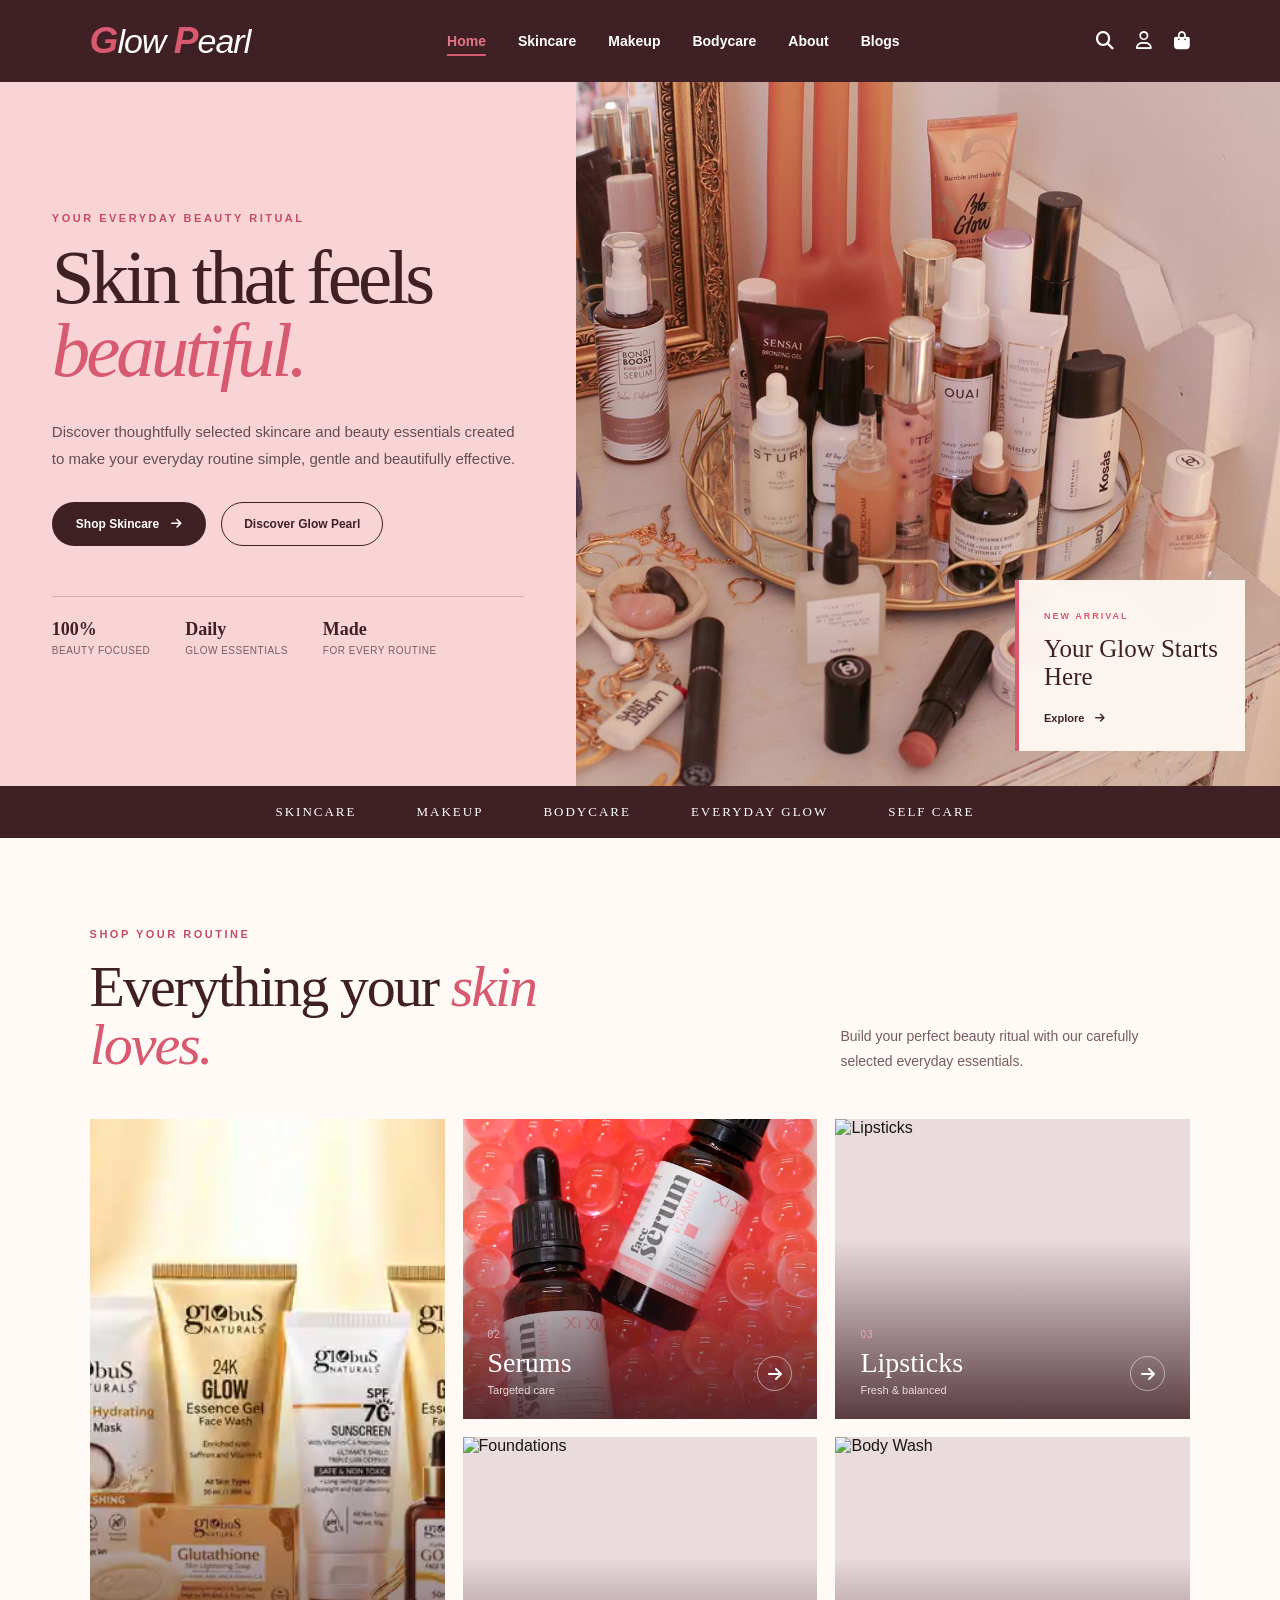
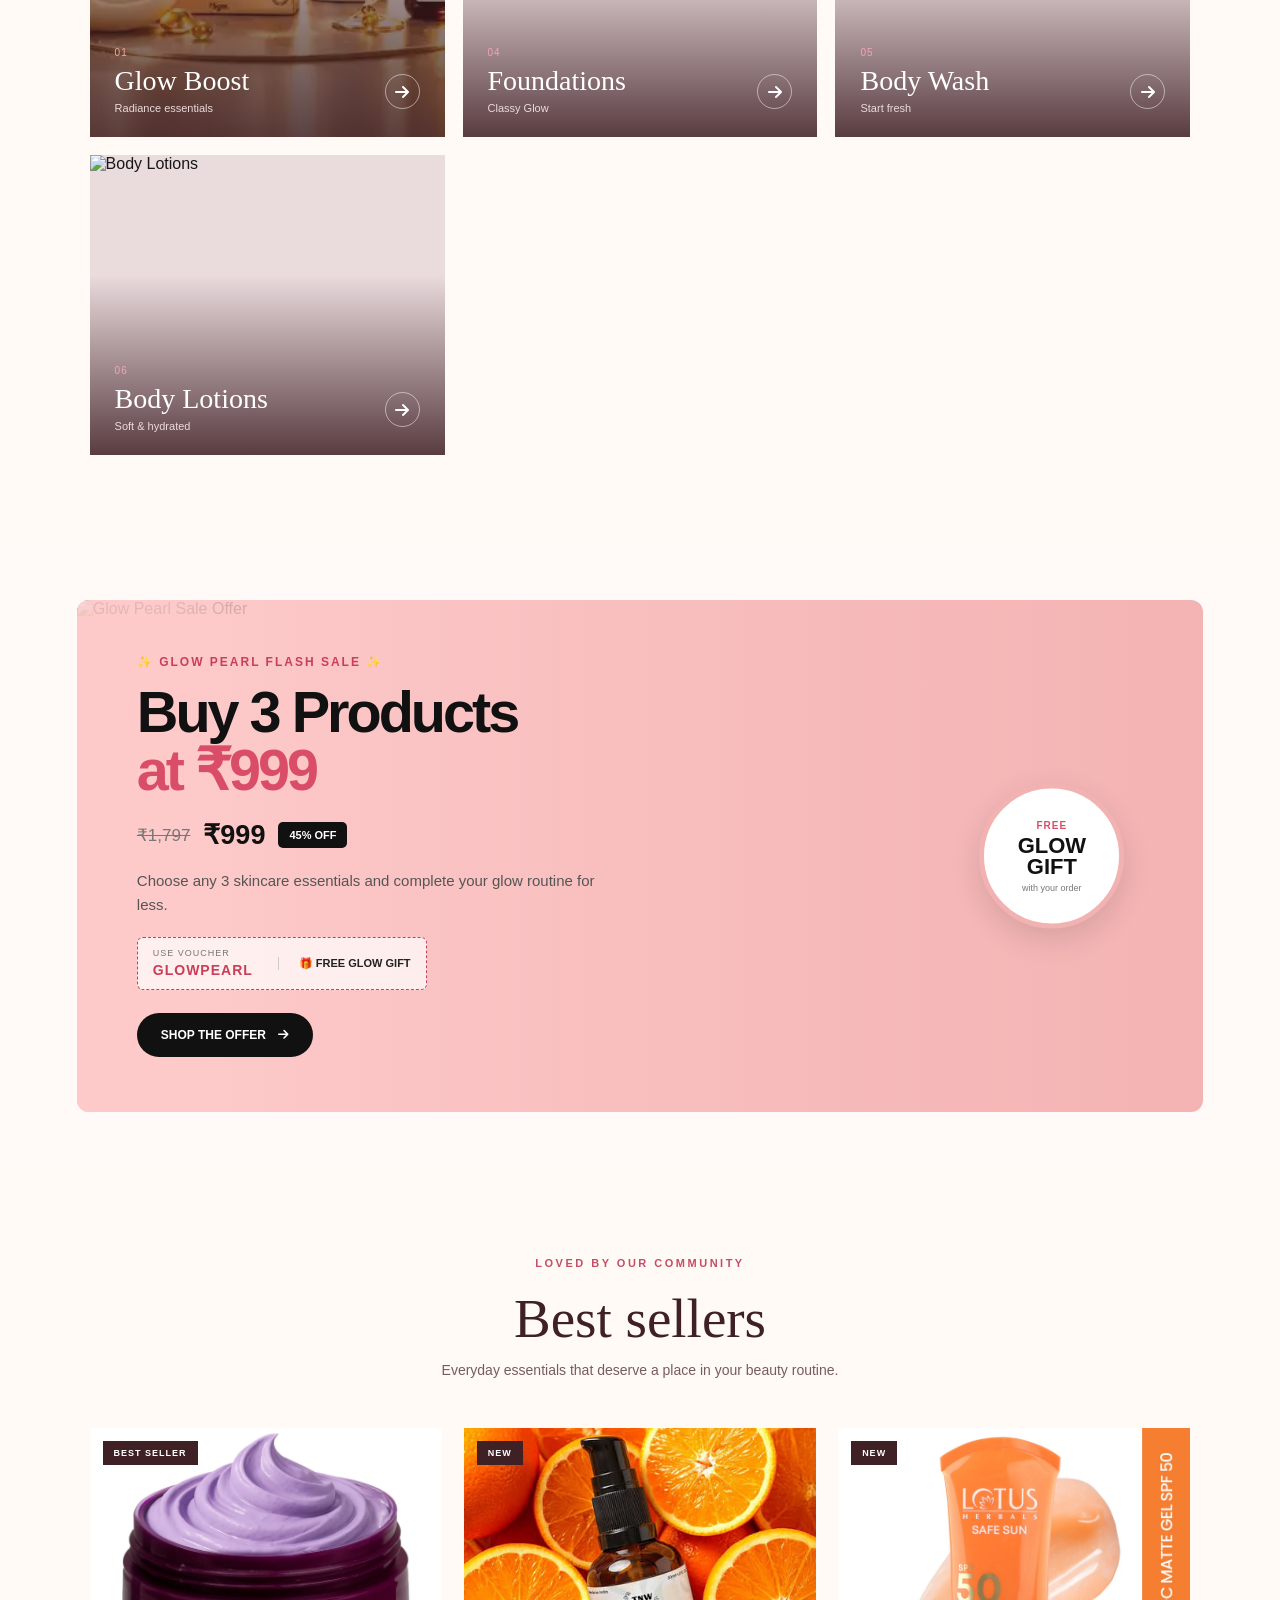
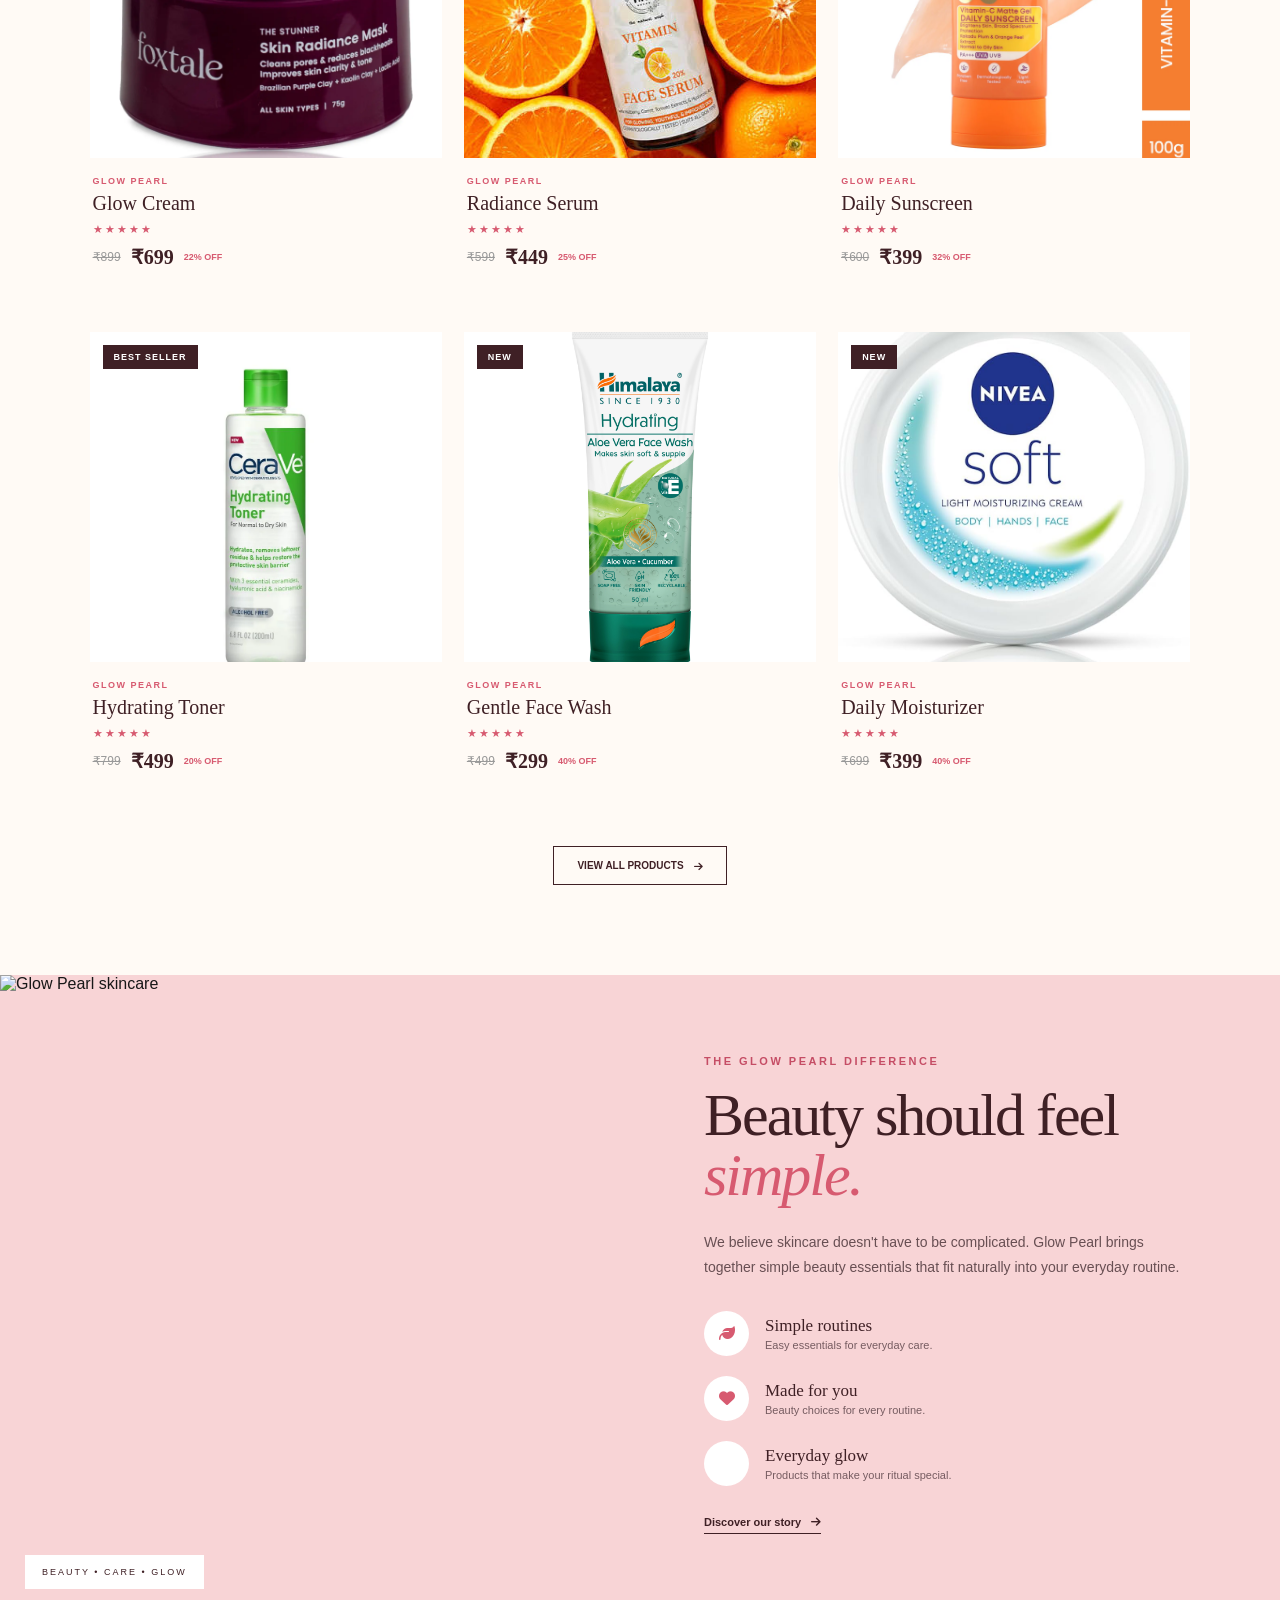
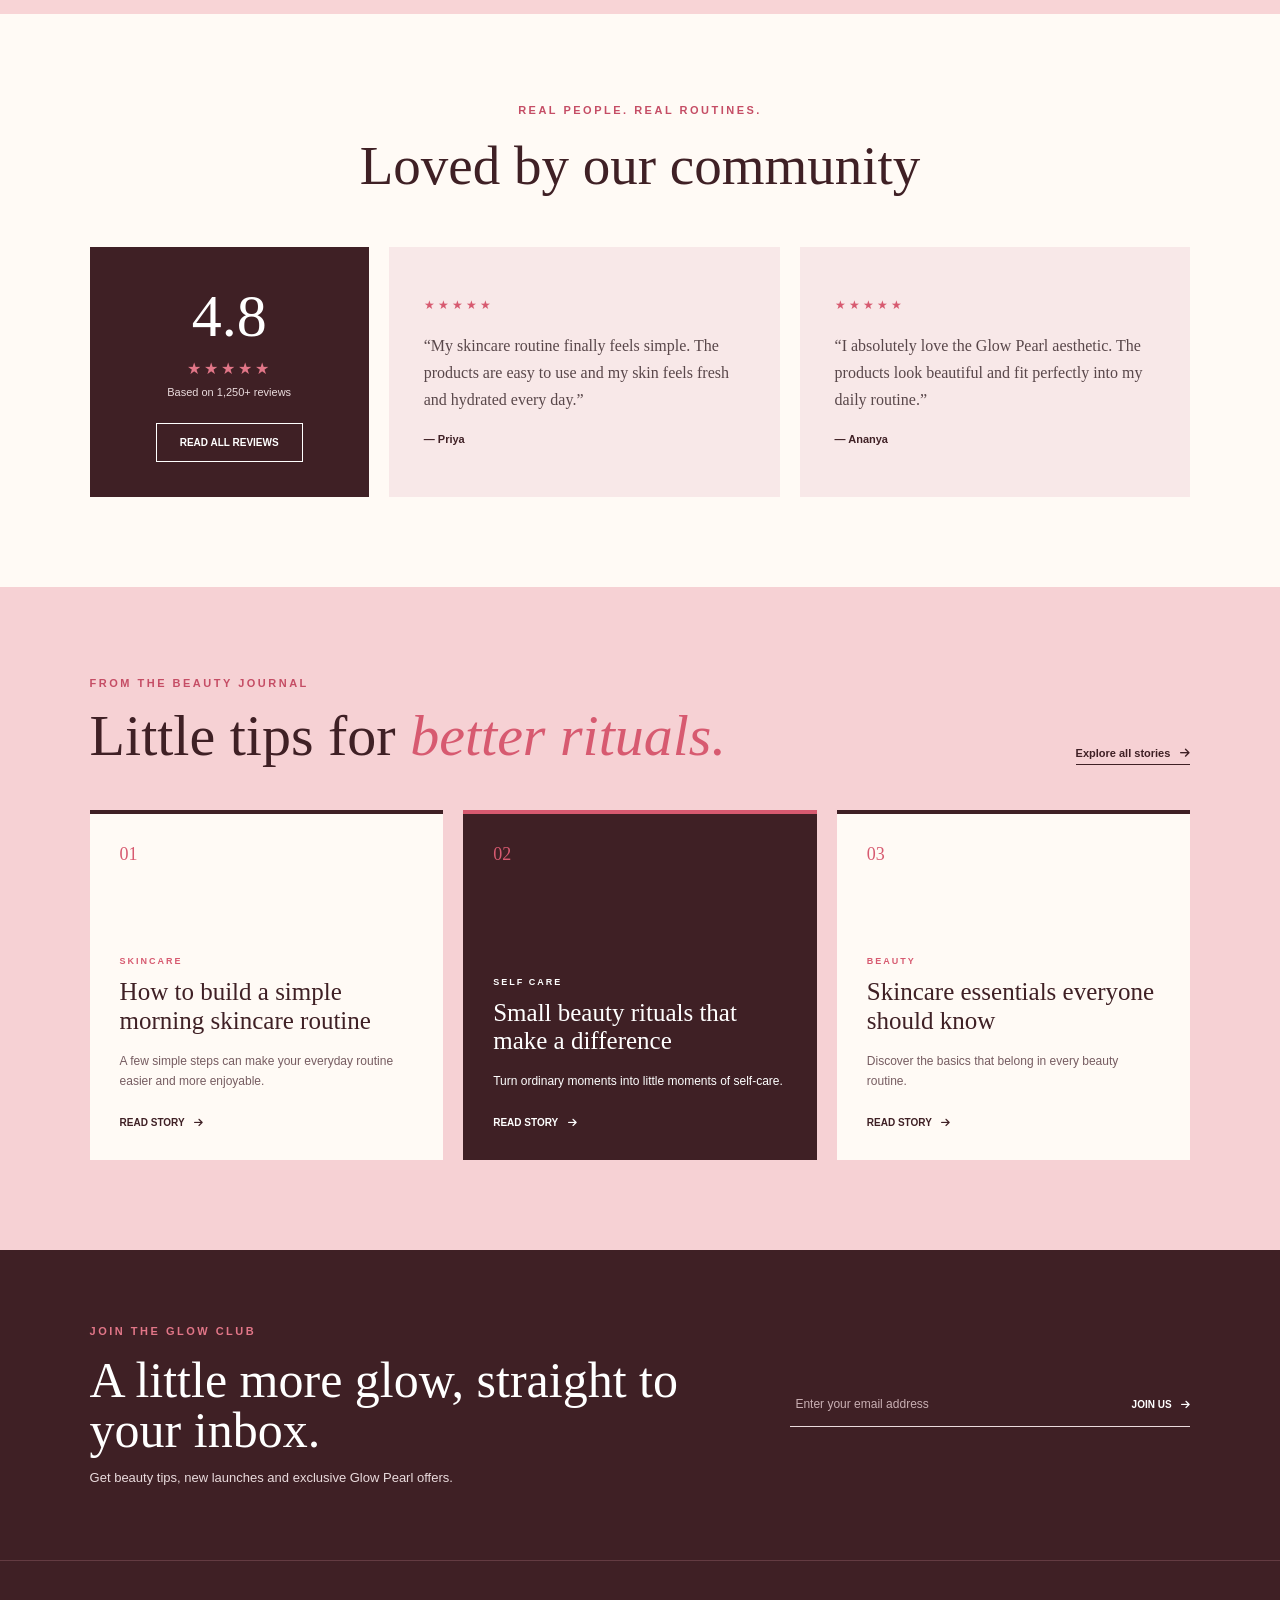
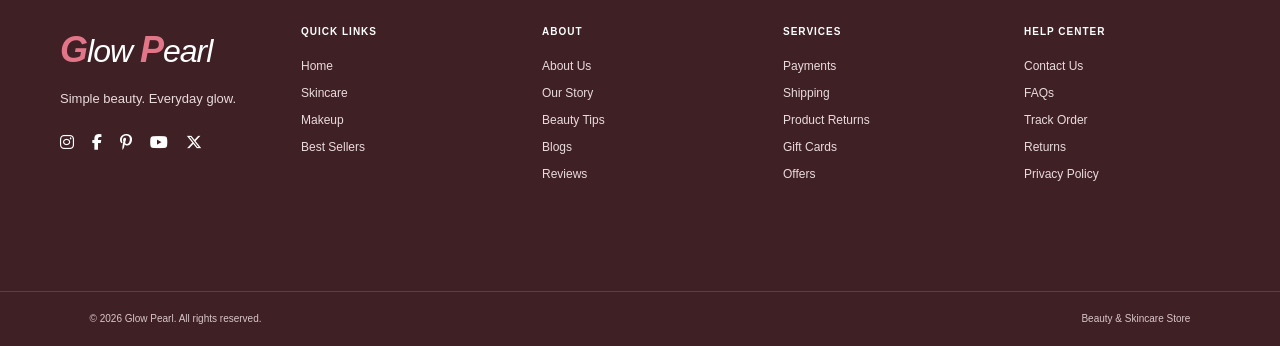
==== commit 4f49a7eb: "Add new files" ====
--- a/index.html
+++ b/index.html
@@ -38,7 +38,7 @@
 
         <a href="index.html" class="active">Home</a>
 
-        <a href="product.html">Skincare</a>
+        <a href="skincare.html">Skincare</a>
 
         <a href="makeup.html">Makeup</a>
 
@@ -103,7 +103,7 @@
 
         <div class="hero-buttons">
 
-            <a href="product.html" class="primary-btn">
+            <a href="skincare.html" class="primary-btn">
 
                 Shop Skincare
 
@@ -170,7 +170,7 @@
                 Starts Here
             </h3>
 
-            <a href="product.html">
+            <a href="makeup.html">
 
                 Explore
 
@@ -259,7 +259,7 @@
 
         <!-- 01 -->
 
-        <a href="product.html"
+        <a href="skincare.html"
            class="category-card large">
 
             <img src="images/glowboost-5.webp"
@@ -283,7 +283,7 @@
 
         <!-- 02 -->
 
-        <a href="product.html"
+        <a href="skincare.html"
            class="category-card">
 
             <img src="images/serum.avif"
@@ -838,7 +838,7 @@
 
     <div class="center-button">
 
-        <a href="product.html"
+        <a href="skincare.html"
            class="outline-btn">
 
             VIEW ALL PRODUCTS
